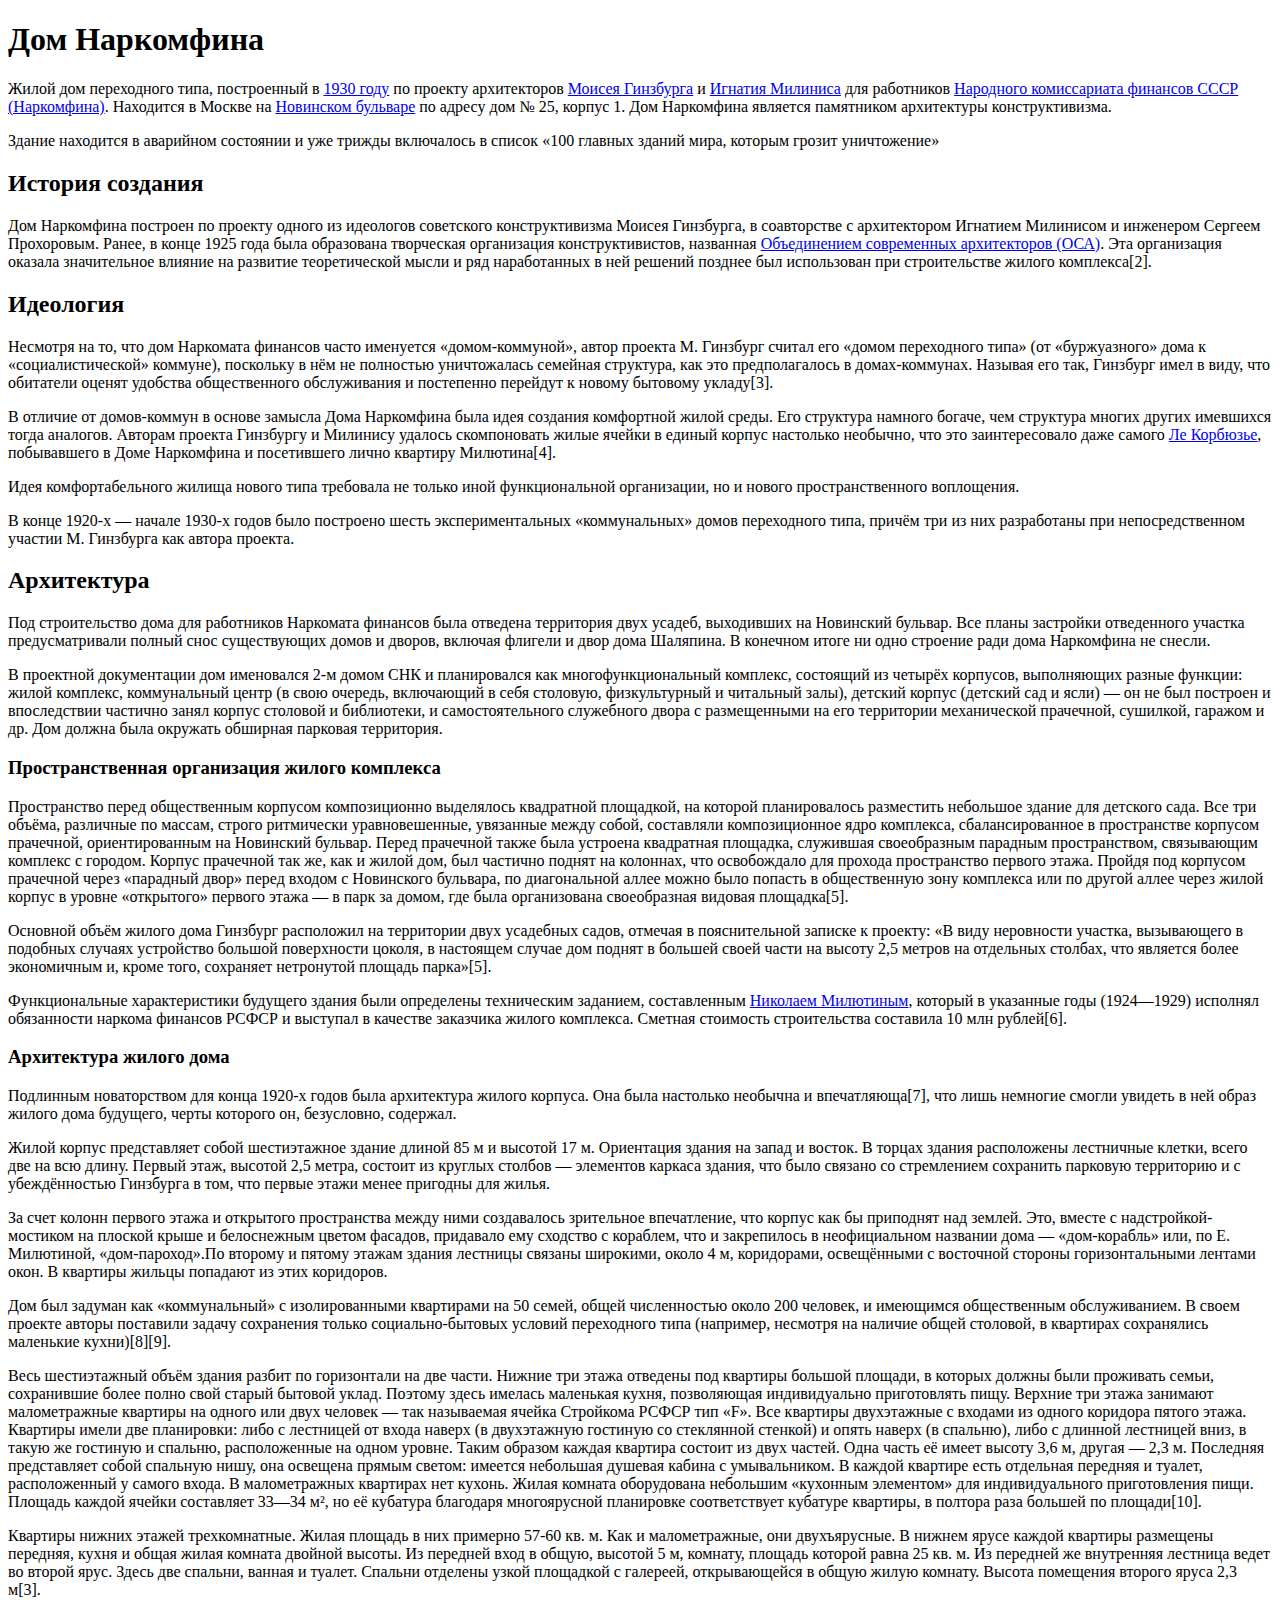
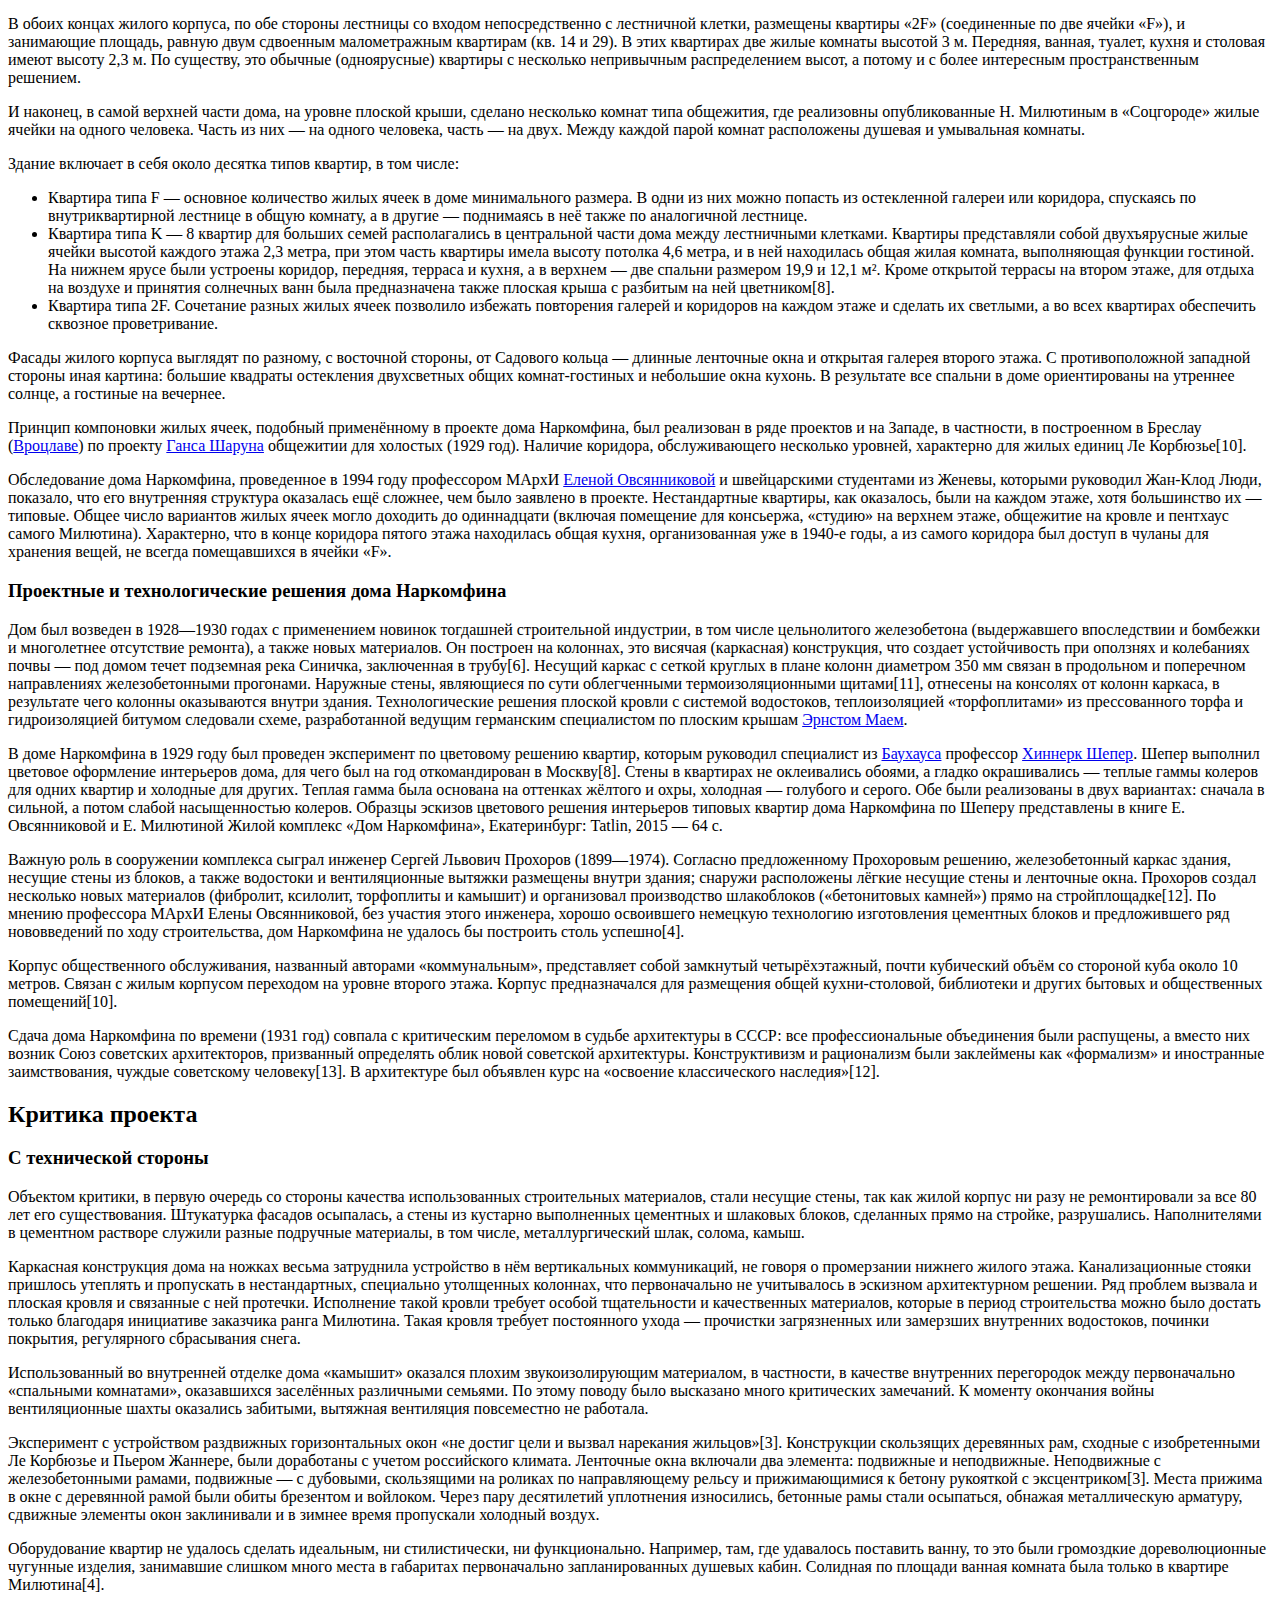
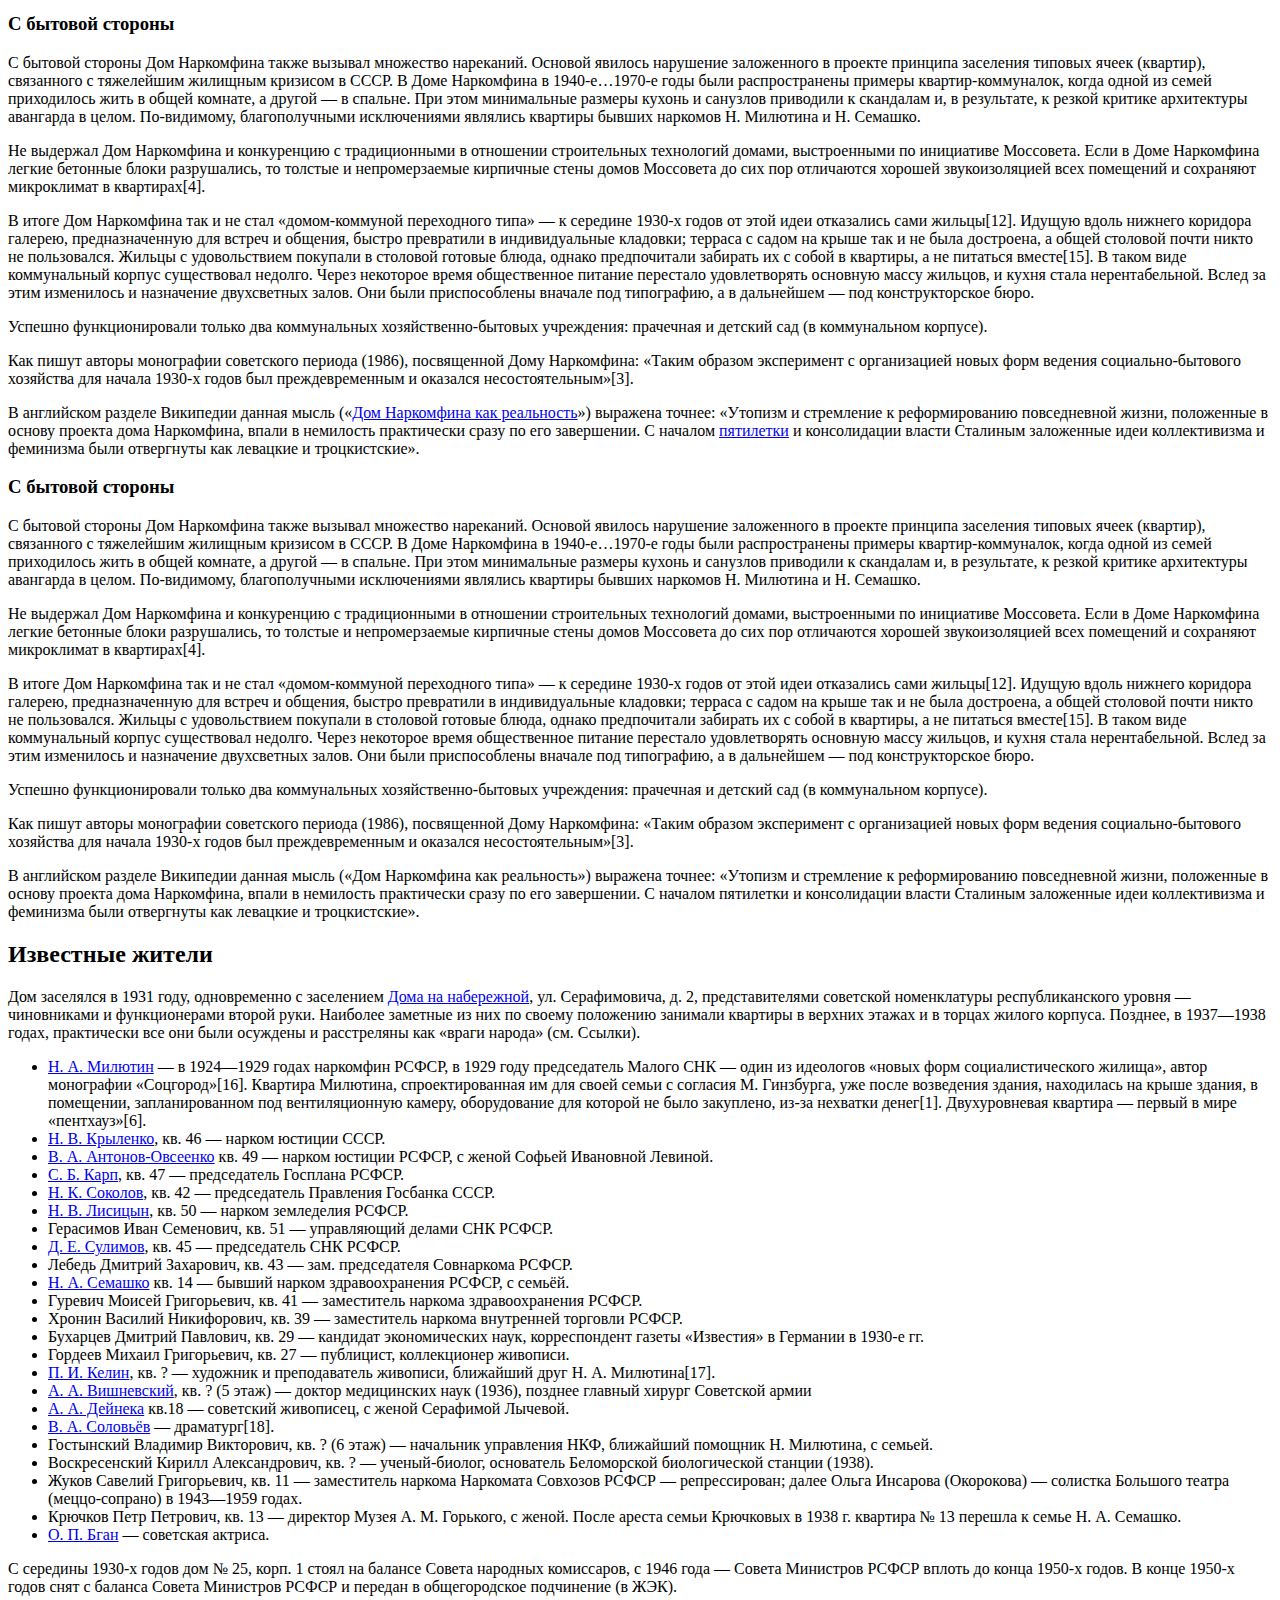
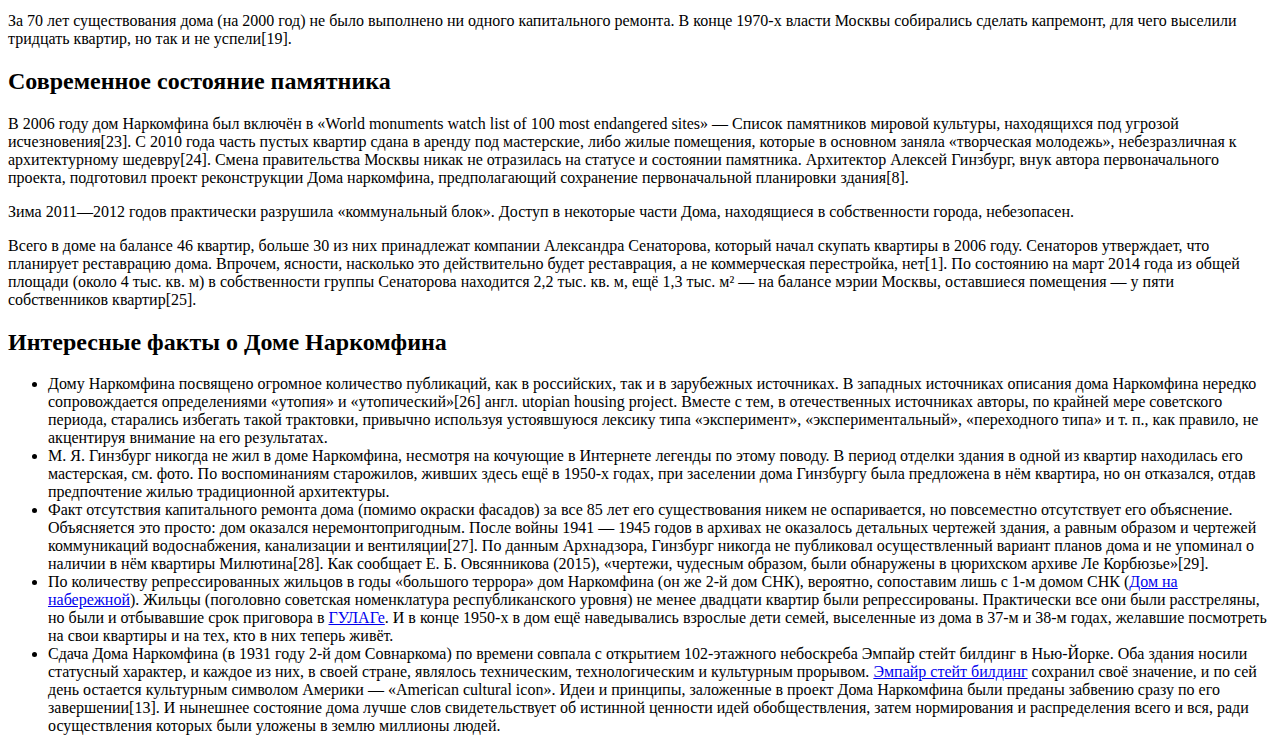
==== index.html @ de41ae31 "Revert "Revert "добавила index.html в проект""" ====
<!DOCTYPE html>
<html>
  <head>
    <meta charset="utf-8">
    <title>Дом Наркомфина</title>
  </head>
  <body>
    <h1>Дом Наркомфина</h1>
    <p>Жилой дом переходного типа, построенный в <a href="https://ru.wikipedia.org/wiki/1930_%D0%B3%D0%BE%D0%B4">1930 году</a> по проекту архитекторов <a href="https://ru.wikipedia.org/wiki/%D0%93%D0%B8%D0%BD%D0%B7%D0%B1%D1%83%D1%80%D0%B3,_%D0%9C%D0%BE%D0%B8%D1%81%D0%B5%D0%B9_%D0%AF%D0%BA%D0%BE%D0%B2%D0%BB%D0%B5%D0%B2%D0%B8%D1%87">Моисея Гинзбурга</a> и <a href="https://ru.wikipedia.org/wiki/%D0%9C%D0%B8%D0%BB%D0%B8%D0%BD%D0%B8%D1%81,_%D0%98%D0%B3%D0%BD%D0%B0%D1%82%D0%B8%D0%B9_%D0%A4%D1%80%D0%B0%D0%BD%D1%86%D0%B5%D0%B2%D0%B8%D1%87">Игнатия Милиниса</a> для работников <a href="https://ru.wikipedia.org/wiki/%D0%9D%D0%B0%D1%80%D0%BE%D0%B4%D0%BD%D1%8B%D0%B9_%D0%BA%D0%BE%D0%BC%D0%B8%D1%81%D1%81%D0%B0%D1%80%D0%B8%D0%B0%D1%82_%D1%84%D0%B8%D0%BD%D0%B0%D0%BD%D1%81%D0%BE%D0%B2">Народного комиссариата финансов СССР (Наркомфина)</a>. Находится в Москве на <a href="https://ru.wikipedia.org/wiki/%D0%9D%D0%BE%D0%B2%D0%B8%D0%BD%D1%81%D0%BA%D0%B8%D0%B9_%D0%B1%D1%83%D0%BB%D1%8C%D0%B2%D0%B0%D1%80">Новинском бульваре</a> по адресу дом № 25, корпус 1. Дом Наркомфина является памятником архитектуры конструктивизма.</p>
    <p>Здание находится в аварийном состоянии и уже трижды включалось в список «100 главных зданий мира, которым грозит уничтожение»</p>

    <h2>История создания</h2>
    <p>Дом Наркомфина построен по проекту одного из идеологов советского конструктивизма Моисея Гинзбурга, в соавторстве с архитектором Игнатием Милинисом и инженером Сергеем Прохоровым. Ранее, в конце 1925 года была образована творческая организация конструктивистов, названная <a href="https://ru.wikipedia.org/wiki/%D0%9E%D0%B1%D1%8A%D0%B5%D0%B4%D0%B8%D0%BD%D0%B5%D0%BD%D0%B8%D0%B5_%D1%81%D0%BE%D0%B2%D1%80%D0%B5%D0%BC%D0%B5%D0%BD%D0%BD%D1%8B%D1%85_%D0%B0%D1%80%D1%85%D0%B8%D1%82%D0%B5%D0%BA%D1%82%D0%BE%D1%80%D0%BE%D0%B2">Объединением современных архитекторов (ОСА)</a>. Эта организация оказала значительное влияние на развитие теоретической мысли и ряд наработанных в ней решений позднее был использован при строительстве жилого комплекса[2].</p>

    <h2>Идеология</h2>
    <p>Несмотря на то, что дом Наркомата финансов часто именуется «домом-коммуной», автор проекта М. Гинзбург считал его «домом переходного типа» (от «буржуазного» дома к «социалистической» коммуне), поскольку в нём не полностью уничтожалась семейная структура, как это предполагалось в домах-коммунах. Называя его так, Гинзбург имел в виду, что обитатели оценят удобства общественного обслуживания и постепенно перейдут к новому бытовому укладу[3].</p>
    <p>В отличие от домов-коммун в основе замысла Дома Наркомфина была идея создания комфортной жилой среды. Его структура намного богаче, чем структура многих других имевшихся тогда аналогов. Авторам проекта Гинзбургу и Милинису удалось скомпоновать жилые ячейки в единый корпус настолько необычно, что это заинтересовало даже самого <a href="https://ru.wikipedia.org/wiki/%D0%9B%D0%B5_%D0%9A%D0%BE%D1%80%D0%B1%D1%8E%D0%B7%D1%8C%D0%B5">Ле Корбюзье</a>, побывавшего в Доме Наркомфина и посетившего лично квартиру Милютина[4].</p>
    <p>Идея комфортабельного жилища нового типа требовала не только иной функциональной организации, но и нового пространственного воплощения.</p>
    <p>В конце 1920-х — начале 1930-х годов было построено шесть экспериментальных «коммунальных» домов переходного типа, причём три из них разработаны при непосредственном участии М. Гинзбурга как автора проекта.</p>

    <h2>Архитектура</h2>
    <p>Под строительство дома для работников Наркомата финансов была отведена территория двух усадеб, выходивших на Новинский бульвар. Все планы застройки отведенного участка предусматривали полный снос существующих домов и дворов, включая флигели и двор дома Шаляпина. В конечном итоге ни одно строение ради дома Наркомфина не снесли.</p>
    <p>В проектной документации дом именовался 2-м домом СНК и планировался как многофункциональный комплекс, состоящий из четырёх корпусов, выполняющих разные функции: жилой комплекс, коммунальный центр (в свою очередь, включающий в себя столовую, физкультурный и читальный залы), детский корпус (детский сад и ясли) — он не был построен и впоследствии частично занял корпус столовой и библиотеки, и самостоятельного служебного двора с размещенными на его территории механической прачечной, сушилкой, гаражом и др. Дом должна была окружать обширная парковая территория.</p>

    <h3>Пространственная организация жилого комплекса</h3>
    <p>Пространство перед общественным корпусом композиционно выделялось квадратной площадкой, на которой планировалось разместить небольшое здание для детского сада. Все три объёма, различные по массам, строго ритмически уравновешенные, увязанные между собой, составляли композиционное ядро комплекса, сбалансированное в пространстве корпусом прачечной, ориентированным на Новинский бульвар. Перед прачечной также была устроена квадратная площадка, служившая своеобразным парадным пространством, связывающим комплекс с городом. Корпус прачечной так же, как и жилой дом, был частично поднят на колоннах, что освобождало для прохода пространство первого этажа. Пройдя под корпусом прачечной через «парадный двор» перед входом с Новинского бульвара, по диагональной аллее можно было попасть в общественную зону комплекса или по другой аллее через жилой корпус в уровне «открытого» первого этажа — в парк за домом, где была организована своеобразная видовая площадка[5].</p>
    <p>Основной объём жилого дома Гинзбург расположил на территории двух усадебных садов, отмечая в пояснительной записке к проекту: «В виду неровности участка, вызывающего в подобных случаях устройство большой поверхности цоколя, в настоящем случае дом поднят в большей своей части на высоту 2,5 метров на отдельных столбах, что является более экономичным и, кроме того, сохраняет нетронутой площадь парка»[5].</p>
    <p>Функциональные характеристики будущего здания были определены техническим заданием, составленным <a href="https://ru.wikipedia.org/wiki/%D0%9C%D0%B8%D0%BB%D1%8E%D1%82%D0%B8%D0%BD,_%D0%9D%D0%B8%D0%BA%D0%BE%D0%BB%D0%B0%D0%B9_%D0%90%D0%BB%D0%B5%D0%BA%D1%81%D0%B0%D0%BD%D0%B4%D1%80%D0%BE%D0%B2%D0%B8%D1%87">Николаем Милютиным</a>, который в указанные годы (1924—1929) исполнял обязанности наркома финансов РСФСР и выступал в качестве заказчика жилого комплекса. Сметная стоимость строительства составила 10 млн рублей[6].</p>

    <h3>Архитектура жилого дома</h3>
    <p>Подлинным новаторством для конца 1920-х годов была архитектура жилого корпуса. Она была настолько необычна и впечатляюща[7], что лишь немногие смогли увидеть в ней образ жилого дома будущего, черты которого он, безусловно, содержал.</p>
    <p>Жилой корпус представляет собой шестиэтажное здание длиной 85 м и высотой 17 м. Ориентация здания на запад и восток. В торцах здания расположены лестничные клетки, всего две на всю длину. Первый этаж, высотой 2,5 метра, состоит из круглых столбов — элементов каркаса здания, что было связано со стремлением сохранить парковую территорию и с убеждённостью Гинзбурга в том, что первые этажи менее пригодны для жилья.</p>
    <p>За счет колонн первого этажа и открытого пространства между ними создавалось зрительное впечатление, что корпус как бы приподнят над землей. Это, вместе с надстройкой-мостиком на плоской крыше и белоснежным цветом фасадов, придавало ему сходство с кораблем, что и закрепилось в неофициальном названии дома — «дом-корабль» или, по Е. Милютиной, «дом-пароход».По второму и пятому этажам здания лестницы связаны широкими, около 4 м, коридорами, освещёнными с восточной стороны горизонтальными лентами окон. В квартиры жильцы попадают из этих коридоров.</p>
    <p>Дом был задуман как «коммунальный» с изолированными квартирами на 50 семей, общей численностью около 200 человек, и имеющимся общественным обслуживанием. В своем проекте авторы поставили задачу сохранения только социально-бытовых условий переходного типа (например, несмотря на наличие общей столовой, в квартирах сохранялись маленькие кухни)[8][9].</p>
    <p>Весь шестиэтажный объём здания разбит по горизонтали на две части. Нижние три этажа отведены под квартиры большой площади, в которых должны были проживать семьи, сохранившие более полно свой старый бытовой уклад. Поэтому здесь имелась маленькая кухня, позволяющая индивидуально приготовлять пищу. Верхние три этажа занимают малометражные квартиры на одного или двух человек — так называемая ячейка Стройкома РСФСР тип «F». Все квартиры двухэтажные с входами из одного коридора пятого этажа. Квартиры имели две планировки: либо с лестницей от входа наверх (в двухэтажную гостиную со стеклянной стенкой) и опять наверх (в спальню), либо с длинной лестницей вниз, в такую же гостиную и спальню, расположенные на одном уровне. Таким образом каждая квартира состоит из двух частей. Одна часть её имеет высоту 3,6 м, другая — 2,3 м. Последняя представляет собой спальную нишу, она освещена прямым светом: имеется небольшая душевая кабина с умывальником. В каждой квартире есть отдельная передняя и туалет, расположенный у самого входа. В малометражных квартирах нет кухонь. Жилая комната оборудована небольшим «кухонным элементом» для индивидуального приготовления пищи. Площадь каждой ячейки составляет 33—34 м², но её кубатура благодаря многоярусной планировке соответствует кубатуре квартиры, в полтора раза большей по площади[10].</p>
    <p>Квартиры нижних этажей трехкомнатные. Жилая площадь в них примерно 57-60 кв. м. Как и малометражные, они двухъярусные. В нижнем ярусе каждой квартиры размещены передняя, кухня и общая жилая комната двойной высоты. Из передней вход в общую, высотой 5 м, комнату, площадь которой равна 25 кв. м. Из передней же внутренняя лестница ведет во второй ярус. Здесь две спальни, ванная и туалет. Спальни отделены узкой площадкой с галереей, открывающейся в общую жилую комнату. Высота помещения второго яруса 2,3 м[3].</p>
    <p>В обоих концах жилого корпуса, по обе стороны лестницы со входом непосредственно с лестничной клетки, размещены квартиры «2F» (соединенные по две ячейки «F»), и занимающие площадь, равную двум сдвоенным малометражным квартирам (кв. 14 и 29). В этих квартирах две жилые комнаты высотой 3 м. Передняя, ванная, туалет, кухня и столовая имеют высоту 2,3 м. По существу, это обычные (одноярусные) квартиры с несколько непривычным распределением высот, а потому и с более интересным пространственным решением.</p>
    <p>И наконец, в самой верхней части дома, на уровне плоской крыши, сделано несколько комнат типа общежития, где реализовны опубликованные Н. Милютиным в «Соцгороде» жилые ячейки на одного человека. Часть из них — на одного человека, часть — на двух. Между каждой парой комнат расположены душевая и умывальная комнаты.</p>
    <p>Здание включает в себя около десятка типов квартир, в том числе:</p>

   <ul>
     <li>Квартира типа F — основное количество жилых ячеек в доме минимального размера. В одни из них можно попасть из остекленной галереи или коридора, спускаясь по внутриквартирной лестнице в общую комнату, а в другие — поднимаясь в неё также по аналогичной лестнице.</li>
     <li>Квартира типа K — 8 квартир для больших семей располагались в центральной части дома между лестничными клетками. Квартиры представляли собой двухъярусные жилые ячейки высотой каждого этажа 2,3 метра, при этом часть квартиры имела высоту потолка 4,6 метра, и в ней находилась общая жилая комната, выполняющая функции гостиной. На нижнем ярусе были устроены коридор, передняя, терраса и кухня, а в верхнем — две спальни размером 19,9 и 12,1 м². Кроме открытой террасы на втором этаже, для отдыха на воздухе и принятия солнечных ванн была предназначена также плоская крыша с разбитым на ней цветником[8].</li>
     <li>Квартира типа 2F. Сочетание разных жилых ячеек позволило избежать повторения галерей и коридоров на каждом этаже и сделать их светлыми, а во всех квартирах обеспечить сквозное проветривание.</li>
   </ul>

    <p>Фасады жилого корпуса выглядят по разному, с восточной стороны, от Садового кольца — длинные ленточные окна и открытая галерея второго этажа. С противоположной западной стороны иная картина: большие квадраты остекления двухсветных общих комнат-гостиных и небольшие окна кухонь. В результате все спальни в доме ориентированы на утреннее солнце, а гостиные на вечернее.</p>
    <p>Принцип компоновки жилых ячеек, подобный применённому в проекте дома Наркомфина, был реализован в ряде проектов и на Западе, в частности, в построенном в Бреслау (<a href="https://ru.wikipedia.org/wiki/%D0%92%D1%80%D0%BE%D1%86%D0%BB%D0%B0%D0%B2">Вроцлаве</a>) по проекту <a href="https://ru.wikipedia.org/wiki/%D0%A8%D0%B0%D1%80%D1%83%D0%BD,_%D0%93%D0%B0%D0%BD%D1%81_%D0%91%D0%B5%D1%80%D0%BD%D1%85%D0%B0%D1%80%D0%B4">Ганса Шаруна</a> общежитии для холостых (1929 год). Наличие коридора, обслуживающего несколько уровней, характерно для жилых единиц Ле Корбюзье[10].</p>
    <p>Обследование дома Наркомфина, проведенное в 1994 году профессором МАрхИ <a href="https://ru.wikipedia.org/wiki/%D0%9E%D0%B2%D1%81%D1%8F%D0%BD%D0%BD%D0%B8%D0%BA%D0%BE%D0%B2%D0%B0,_%D0%95%D0%BB%D0%B5%D0%BD%D0%B0_%D0%91%D0%BE%D1%80%D0%B8%D1%81%D0%BE%D0%B2%D0%BD%D0%B0">Еленой Овсянниковой</a> и швейцарскими студентами из Женевы, которыми руководил Жан-Клод Люди, показало, что его внутренняя структура оказалась ещё сложнее, чем было заявлено в проекте. Нестандартные квартиры, как оказалось, были на каждом этаже, хотя большинство их — типовые. Общее число вариантов жилых ячеек могло доходить до одиннадцати (включая помещение для консьержа, «студию» на верхнем этаже, общежитие на кровле и пентхаус самого Милютина). Характерно, что в конце коридора пятого этажа находилась общая кухня, организованная уже в 1940-е годы, а из самого коридора был доступ в чуланы для хранения вещей, не всегда помещавшихся в ячейки «F».</p>

    <h3>Проектные и технологические решения дома Наркомфина</h3>
    <p>Дом был возведен в 1928—1930 годах с применением новинок тогдашней строительной индустрии, в том числе цельнолитого железобетона (выдержавшего впоследствии и бомбежки и многолетнее отсутствие ремонта), а также новых материалов. Он построен на колоннах, это висячая (каркасная) конструкция, что создает устойчивость при оползнях и колебаниях почвы — под домом течет подземная река Синичка, заключенная в трубу[6]. Несущий каркас с сеткой круглых в плане колонн диаметром 350 мм связан в продольном и поперечном направлениях железобетонными прогонами. Наружные стены, являющиеся по сути облегченными термоизоляционными щитами[11], отнесены на консолях от колонн каркаса, в результате чего колонны оказываются внутри здания. Технологические решения плоской кровли с системой водостоков, теплоизоляцией «торфоплитами» из прессованного торфа и гидроизоляцией битумом следовали схеме, разработанной ведущим германским специалистом по плоским крышам <a href="https://ru.wikipedia.org/wiki/%D0%9C%D0%B0%D0%B9,_%D0%AD%D1%80%D0%BD%D1%81%D1%82">Эрнстом Маем</a>.</p>
    <p>В доме Наркомфина в 1929 году был проведен эксперимент по цветовому решению квартир, которым руководил специалист из <a href="https://ru.wikipedia.org/wiki/%D0%91%D0%B0%D1%83%D1%85%D0%B0%D1%83%D1%81">Баухауса</a> профессор <a href="дом гаркоhttps://de.wikipedia.org/wiki/Hinnerk_Scheper">Хиннерк Шепер</a>. Шепер выполнил цветовое оформление интерьеров дома, для чего был на год откомандирован в Москву[8]. Стены в квартирах не оклеивались обоями, а гладко окрашивались — теплые гаммы колеров для одних квартир и холодные для других. Теплая гамма была основана на оттенках жёлтого и охры, холодная — голубого и серого. Обе были реализованы в двух вариантах: сначала в сильной, а потом слабой насыщенностью колеров. Образцы эскизов цветового решения интерьеров типовых квартир дома Наркомфина по Шеперу представлены в книге Е. Овсянниковой и Е. Милютиной Жилой комплекс «Дом Наркомфина», Екатеринбург: Tatlin, 2015 — 64 с.</p>
    <p>Важную роль в сооружении комплекса сыграл инженер Сергей Львович Прохоров (1899—1974). Согласно предложенному Прохоровым решению, железобетонный каркас здания, несущие стены из блоков, а также водостоки и вентиляционные вытяжки размещены внутри здания; снаружи расположены лёгкие несущие стены и ленточные окна. Прохоров создал несколько новых материалов (фибролит, ксилолит, торфоплиты и камышит) и организовал производство шлакоблоков («бетонитовых камней») прямо на стройплощадке[12]. По мнению профессора МАрхИ Елены Овсянниковой, без участия этого инженера, хорошо освоившего немецкую технологию изготовления цементных блоков и предложившего ряд нововведений по ходу строительства, дом Наркомфина не удалось бы построить столь успешно[4].</p>
    <p>Корпус общественного обслуживания, названный авторами «коммунальным», представляет собой замкнутый четырёхэтажный, почти кубический объём со стороной куба около 10 метров. Связан с жилым корпусом переходом на уровне второго этажа. Корпус предназначался для размещения общей кухни-столовой, библиотеки и других бытовых и общественных помещений[10].</p>
    <p>Сдача дома Наркомфина по времени (1931 год) совпала с критическим переломом в судьбе архитектуры в СССР: все профессиональные объединения были распущены, а вместо них возник Союз советских архитекторов, призванный определять облик новой советской архитектуры. Конструктивизм и рационализм были заклеймены как «формализм» и иностранные заимствования, чуждые советскому человеку[13]. В архитектуре был объявлен курс на «освоение классического наследия»[12].</p>

    <h2>Критика проекта</h2>
    <h3>С технической стороны</h3>
    <p>Объектом критики, в первую очередь со стороны качества использованных строительных материалов, стали несущие стены, так как жилой корпус ни разу не ремонтировали за все 80 лет его существования. Штукатурка фасадов осыпалась, а стены из кустарно выполненных цементных и шлаковых блоков, сделанных прямо на стройке, разрушались. Наполнителями в цементном растворе служили разные подручные материалы, в том числе, металлургический шлак, солома, камыш.
    <p>Каркасная конструкция дома на ножках весьма затруднила устройство в нём вертикальных коммуникаций, не говоря о промерзании нижнего жилого этажа. Канализационные стояки пришлось утеплять и пропускать в нестандартных, специально утолщенных колоннах, что первоначально не учитывалось в эскизном архитектурном решении. Ряд проблем вызвала и плоская кровля и связанные с ней протечки. Исполнение такой кровли требует особой тщательности и качественных материалов, которые в период строительства можно было достать только благодаря инициативе заказчика ранга Милютина. Такая кровля требует постоянного ухода — прочистки загрязненных или замерзших внутренних водостоков, починки покрытия, регулярного сбрасывания снега.</p>
    <p>Использованный во внутренней отделке дома «камышит» оказался плохим звукоизолирующим материалом, в частности, в качестве внутренних перегородок между первоначально «спальными комнатами», оказавшихся заселённых различными семьями. По этому поводу было высказано много критических замечаний. К моменту окончания войны вентиляционные шахты оказались забитыми, вытяжная вентиляция повсеместно не работала.</p>
    <p>Эксперимент с устройством раздвижных горизонтальных окон «не достиг цели и вызвал нарекания жильцов»[3]. Конструкции скользящих деревянных рам, сходные с изобретенными Ле Корбюзье и Пьером Жаннере, были доработаны с учетом российского климата. Ленточные окна включали два элемента: подвижные и неподвижные. Неподвижные с железобетонными рамами, подвижные — с дубовыми, скользящими на роликах по направляющему рельсу и прижимающимися к бетону рукояткой с эксцентриком[3]. Места прижима в окне с деревянной рамой были обиты брезентом и войлоком. Через пару десятилетий уплотнения износились, бетонные рамы стали осыпаться, обнажая металлическую арматуру, сдвижные элементы окон заклинивали и в зимнее время пропускали холодный воздух.</p>
    <p>Оборудование квартир не удалось сделать идеальным, ни стилистически, ни функционально. Например, там, где удавалось поставить ванну, то это были громоздкие дореволюционные чугунные изделия, занимавшие слишком много места в габаритах первоначально запланированных душевых кабин. Солидная по площади ванная комната была только в квартире Милютина[4].</p>
    <h3>С бытовой стороны</h3>
    <p>С бытовой стороны Дом Наркомфина также вызывал множество нареканий. Основой явилось нарушение заложенного в проекте принципа заселения типовых ячеек (квартир), связанного с тяжелейшим жилищным кризисом в СССР. В Доме Наркомфина в 1940-е…1970-е годы были распространены примеры квартир-коммуналок, когда одной из семей приходилось жить в общей комнате, а другой — в спальне. При этом минимальные размеры кухонь и санузлов приводили к скандалам и, в результате, к резкой критике архитектуры авангарда в целом. По-видимому, благополучными исключениями являлись квартиры бывших наркомов Н. Милютина и Н. Семашко.</p>
    <p>Не выдержал Дом Наркомфина и конкуренцию с традиционными в отношении строительных технологий домами, выстроенными по инициативе Моссовета. Если в Доме Наркомфина легкие бетонные блоки разрушались, то толстые и непромерзаемые кирпичные стены домов Моссовета до сих пор отличаются хорошей звукоизоляцией всех помещений и сохраняют микроклимат в квартирах[4].</p>
    <p>В итоге Дом Наркомфина так и не стал «домом-коммуной переходного типа» — к середине 1930-х годов от этой идеи отказались сами жильцы[12]. Идущую вдоль нижнего коридора галерею, предназначенную для встреч и общения, быстро превратили в индивидуальные кладовки; терраса с садом на крыше так и не была достроена, а общей столовой почти никто не пользовался. Жильцы с удовольствием покупали в столовой готовые блюда, однако предпочитали забирать их с собой в квартиры, а не питаться вместе[15]. В таком виде коммунальный корпус существовал недолго. Через некоторое время общественное питание перестало удовлетворять основную массу жильцов, и кухня стала нерентабельной. Вслед за этим изменилось и назначение двухсветных залов. Они были приспособлены вначале под типографию, а в дальнейшем — под конструкторское бюро.</p>
    <p>Успешно функционировали только два коммунальных хозяйственно-бытовых учреждения: прачечная и детский сад (в коммунальном корпусе).</p>
    <p>Как пишут авторы монографии советского периода (1986), посвященной Дому Наркомфина: «Таким образом эксперимент с организацией новых форм ведения социально-бытового хозяйства для начала 1930-х годов был преждевременным и оказался несостоятельным»[3].</p>
    <p>В английском разделе Википедии данная мысль («<a href="https://en.wikipedia.org/wiki/Narkomfin_building#The_Narkomfin_building_as_reality">Дом Наркомфина как реальность</a>») выражена точнее: «Утопизм и стремление к реформированию повседневной жизни, положенные в основу проекта дома Наркомфина, впали в немилость практически сразу по его завершении. С началом <a href="https://ru.wikipedia.org/wiki/%D0%9F%D0%B5%D1%80%D0%B2%D0%B0%D1%8F_%D0%BF%D1%8F%D1%82%D0%B8%D0%BB%D0%B5%D1%82%D0%BA%D0%B0">пятилетки</a> и консолидации власти Сталиным заложенные идеи коллективизма и феминизма были отвергнуты как левацкие и троцкистские».</p>

    <h3>С бытовой стороны</h3>
    <p>С бытовой стороны Дом Наркомфина также вызывал множество нареканий. Основой явилось нарушение заложенного в проекте принципа заселения типовых ячеек (квартир), связанного с тяжелейшим жилищным кризисом в СССР. В Доме Наркомфина в 1940-е…1970-е годы были распространены примеры квартир-коммуналок, когда одной из семей приходилось жить в общей комнате, а другой — в спальне. При этом минимальные размеры кухонь и санузлов приводили к скандалам и, в результате, к резкой критике архитектуры авангарда в целом. По-видимому, благополучными исключениями являлись квартиры бывших наркомов Н. Милютина и Н. Семашко.</p>
    <p>Не выдержал Дом Наркомфина и конкуренцию с традиционными в отношении строительных технологий домами, выстроенными по инициативе Моссовета. Если в Доме Наркомфина легкие бетонные блоки разрушались, то толстые и непромерзаемые кирпичные стены домов Моссовета до сих пор отличаются хорошей звукоизоляцией всех помещений и сохраняют микроклимат в квартирах[4].</p>
    <p>В итоге Дом Наркомфина так и не стал «домом-коммуной переходного типа» — к середине 1930-х годов от этой идеи отказались сами жильцы[12]. Идущую вдоль нижнего коридора галерею, предназначенную для встреч и общения, быстро превратили в индивидуальные кладовки; терраса с садом на крыше так и не была достроена, а общей столовой почти никто не пользовался. Жильцы с удовольствием покупали в столовой готовые блюда, однако предпочитали забирать их с собой в квартиры, а не питаться вместе[15]. В таком виде коммунальный корпус существовал недолго. Через некоторое время общественное питание перестало удовлетворять основную массу жильцов, и кухня стала нерентабельной. Вслед за этим изменилось и назначение двухсветных залов. Они были приспособлены вначале под типографию, а в дальнейшем — под конструкторское бюро.</p>
    <p>Успешно функционировали только два коммунальных хозяйственно-бытовых учреждения: прачечная и детский сад (в коммунальном корпусе).</p>
    <p>Как пишут авторы монографии советского периода (1986), посвященной Дому Наркомфина: «Таким образом эксперимент с организацией новых форм ведения социально-бытового хозяйства для начала 1930-х годов был преждевременным и оказался несостоятельным»[3].</p>
    <p>В английском разделе Википедии данная мысль («Дом Наркомфина как реальность») выражена точнее: «Утопизм и стремление к реформированию повседневной жизни, положенные в основу проекта дома Наркомфина, впали в немилость практически сразу по его завершении. С началом пятилетки и консолидации власти Сталиным заложенные идеи коллективизма и феминизма были отвергнуты как левацкие и троцкистские».</p>

    <h2>Известные жители</h2>
    <p>Дом заселялся в 1931 году, одновременно с заселением <a href="https://ru.wikipedia.org/wiki/%D0%94%D0%BE%D0%BC_%D0%BD%D0%B0_%D0%BD%D0%B0%D0%B1%D0%B5%D1%80%D0%B5%D0%B6%D0%BD%D0%BE%D0%B9">Дома на набережной</a>, ул. Серафимовича, д. 2, представителями советской номенклатуры республиканского уровня — чиновниками и функционерами второй руки. Наиболее заметные из них по своему положению занимали квартиры в верхних этажах и в торцах жилого корпуса. Позднее, в 1937—1938 годах, практически все они были осуждены и расстреляны как «враги народа» (см. Ссылки).</p>

   <ul>
     <li><a href="https://ru.wikipedia.org/wiki/%D0%9C%D0%B8%D0%BB%D1%8E%D1%82%D0%B8%D0%BD,_%D0%9D%D0%B8%D0%BA%D0%BE%D0%BB%D0%B0%D0%B9_%D0%90%D0%BB%D0%B5%D0%BA%D1%81%D0%B0%D0%BD%D0%B4%D1%80%D0%BE%D0%B2%D0%B8%D1%87">Н. А. Милютин</a> — в 1924—1929 годах наркомфин РСФСР, в 1929 году председатель Малого СНК — один из идеологов «новых форм социалистического жилища», автор монографии «Соцгород»[16]. Квартира Милютина, спроектированная им для своей семьи с согласия М. Гинзбурга, уже после возведения здания, находилась на крыше здания, в помещении, запланированном под вентиляционную камеру, оборудование для которой не было закуплено, из-за нехватки денег[1]. Двухуровневая квартира — первый в мире «пентхауз»[6].</li>
     <li><a href="https://ru.wikipedia.org/wiki/%D0%9A%D1%80%D1%8B%D0%BB%D0%B5%D0%BD%D0%BA%D0%BE,_%D0%9D%D0%B8%D0%BA%D0%BE%D0%BB%D0%B0%D0%B9_%D0%92%D0%B0%D1%81%D0%B8%D0%BB%D1%8C%D0%B5%D0%B2%D0%B8%D1%87">Н. В. Крыленко</a>, кв. 46 — нарком юстиции СССР.</li>
     <li><a href="https://ru.wikipedia.org/wiki/%D0%90%D0%BD%D1%82%D0%BE%D0%BD%D0%BE%D0%B2-%D0%9E%D0%B2%D1%81%D0%B5%D0%B5%D0%BD%D0%BA%D0%BE,_%D0%92%D0%BB%D0%B0%D0%B4%D0%B8%D0%BC%D0%B8%D1%80_%D0%90%D0%BB%D0%B5%D0%BA%D1%81%D0%B0%D0%BD%D0%B4%D1%80%D0%BE%D0%B2%D0%B8%D1%87">В. А. Антонов-Овсеенко</a> кв. 49 — нарком юстиции РСФСР, с женой Софьей Ивановной Левиной.</li>
     <li><a href="https://ru.wikipedia.org/wiki/%D0%9A%D0%B0%D1%80%D0%BF,_%D0%A1%D0%B5%D1%80%D0%B3%D0%B5%D0%B9_%D0%91%D0%B5%D0%BD%D0%B5%D0%B4%D0%B8%D0%BA%D1%82%D0%BE%D0%B2%D0%B8%D1%87">С. Б. Карп</a>, кв. 47 — председатель Госплана РСФСР.</li>
     <li><a href="https://ru.wikipedia.org/wiki/%D0%A1%D0%BE%D0%BA%D0%BE%D0%BB%D0%BE%D0%B2,_%D0%9D%D0%B8%D0%BA%D0%BE%D0%BB%D0%B0%D0%B9_%D0%9A%D0%BE%D0%BD%D1%81%D1%82%D0%B0%D0%BD%D1%82%D0%B8%D0%BD%D0%BE%D0%B2%D0%B8%D1%87">Н. К. Соколов</a>, кв. 42 — председатель Правления Госбанка СССР.</li>
     <li><a href="https://ru.wikipedia.org/wiki/%D0%9B%D0%B8%D1%81%D0%B8%D1%86%D1%8B%D0%BD_%D0%9D%D0%B8%D0%BA%D0%BE%D0%BB%D0%B0%D0%B9_%D0%92%D0%B0%D1%81%D0%B8%D0%BB%D1%8C%D0%B5%D0%B2%D0%B8%D1%87">Н. В. Лисицын</a>, кв. 50 — нарком земледелия РСФСР.</li>
     <li>Герасимов Иван Семенович, кв. 51 — управляющий делами СНК РСФСР.</li>
     <li><a href="https://ru.wikipedia.org/wiki/%D0%A1%D1%83%D0%BB%D0%B8%D0%BC%D0%BE%D0%B2,_%D0%94%D0%B0%D0%BD%D0%B8%D0%B8%D0%BB_%D0%95%D0%B3%D0%BE%D1%80%D0%BE%D0%B2%D0%B8%D1%87">Д. Е. Сулимов</a>, кв. 45 — председатель СНК РСФСР.</li>
     <li>Лебедь Дмитрий Захарович, кв. 43 — зам. председателя Совнаркома РСФСР.</li>
     <li><a href="https://ru.wikipedia.org/wiki/%D0%A1%D0%B5%D0%BC%D0%B0%D1%88%D0%BA%D0%BE,_%D0%9D%D0%B8%D0%BA%D0%BE%D0%BB%D0%B0%D0%B9_%D0%90%D0%BB%D0%B5%D0%BA%D1%81%D0%B0%D0%BD%D0%B4%D1%80%D0%BE%D0%B2%D0%B8%D1%87">Н. А. Семашко</a> кв. 14 — бывший нарком здравоохранения РСФСР, с семьёй.</li>
     <li>Гуревич Моисей Григорьевич, кв. 41 — заместитель наркома здравоохранения РСФСР.</li>
     <li>Хронин Василий Никифорович, кв. 39 — заместитель наркома внутренней торговли РСФСР.</li>
     <li>Бухарцев Дмитрий Павлович, кв. 29 — кандидат экономических наук, корреспондент газеты «Известия» в Германии в 1930-е гг.</li>
     <li>Гордеев Михаил Григорьевич, кв. 27 — публицист, коллекционер живописи.</li>
     <li><a href="https://ru.wikipedia.org/wiki/%D0%9A%D0%B5%D0%BB%D0%B8%D0%BD,_%D0%9F%D0%B5%D1%82%D1%80_%D0%98%D0%B2%D0%B0%D0%BD%D0%BE%D0%B2%D0%B8%D1%87">П. И. Келин</a>, кв. ? — художник и преподаватель живописи, ближайший друг Н. А. Милютина[17].</li>
     <li><a href="https://ru.wikipedia.org/wiki/%D0%92%D0%B8%D1%88%D0%BD%D0%B5%D0%B2%D1%81%D0%BA%D0%B8%D0%B9,_%D0%90%D0%BB%D0%B5%D0%BA%D1%81%D0%B0%D0%BD%D0%B4%D1%80_%D0%90%D0%BB%D0%B5%D0%BA%D1%81%D0%B0%D0%BD%D0%B4%D1%80%D0%BE%D0%B2%D0%B8%D1%87_(%D1%81%D1%82%D0%B0%D1%80%D1%88%D0%B8%D0%B9)">А. А. Вишневский</a>, кв. ? (5 этаж) — доктор медицинских наук (1936), позднее главный хирург Советской армии</li>
     <li><a href="https://ru.wikipedia.org/wiki/%D0%94%D0%B5%D0%B9%D0%BD%D0%B5%D0%BA%D0%B0,_%D0%90%D0%BB%D0%B5%D0%BA%D1%81%D0%B0%D0%BD%D0%B4%D1%80_%D0%90%D0%BB%D0%B5%D0%BA%D1%81%D0%B0%D0%BD%D0%B4%D1%80%D0%BE%D0%B2%D0%B8%D1%87">А. А. Дейнека</a> кв.18 — советский живописец, с женой Серафимой Лычевой.</li>
     <li><a href="https://ru.wikipedia.org/wiki/%D0%A1%D0%BE%D0%BB%D0%BE%D0%B2%D1%8C%D1%91%D0%B2,_%D0%92%D0%BB%D0%B0%D0%B4%D0%B8%D0%BC%D0%B8%D1%80_%D0%90%D0%BB%D0%B5%D0%BA%D1%81%D0%B0%D0%BD%D0%B4%D1%80%D0%BE%D0%B2%D0%B8%D1%87_(%D0%B4%D1%80%D0%B0%D0%BC%D0%B0%D1%82%D1%83%D1%80%D0%B3)">В. А. Соловьёв</a> — драматург[18].</li>
     <li>Гостынский Владимир Викторович, кв. ? (6 этаж) — начальник управления НКФ, ближайший помощник Н. Милютина, с семьей.</li>
     <li>Воскресенский Кирилл Александрович, кв. ? — ученый-биолог, основатель Беломорской биологической станции (1938).</li>
     <li>Жуков Савелий Григорьевич, кв. 11 — заместитель наркома Наркомата Совхозов РСФСР — репрессирован; далее Ольга Инсарова (Окорокова) — солистка Большого театра (меццо-сопрано) в 1943—1959 годах.</li>
     <li>Крючков Петр Петрович, кв. 13 — директор Музея А. М. Горького, с женой. После ареста семьи Крючковых в 1938 г. квартира № 13 перешла к семье Н. А. Семашко.</li>
     <li><a href="https://ru.wikipedia.org/wiki/%D0%91%D0%B3%D0%B0%D0%BD,_%D0%9E%D0%BB%D1%8C%D0%B3%D0%B0_%D0%9F%D0%B0%D0%B2%D0%BB%D0%BE%D0%B2%D0%BD%D0%B0">О. П. Бган</a> — советская актриса.</li>
   </ul>

   <p>С середины 1930-х годов дом № 25, корп. 1 стоял на балансе Совета народных комиссаров, с 1946 года — Совета Министров РСФСР вплоть до конца 1950-х годов. В конце 1950-х годов снят с баланса Совета Министров РСФСР и передан в общегородское подчинение (в ЖЭК).</p>
   <p>За 70 лет существования дома (на 2000 год) не было выполнено ни одного капитального ремонта. В конце 1970-х власти Москвы собирались сделать капремонт, для чего выселили тридцать квартир, но так и не успели[19].</p>

   <h2>Современное состояние памятника</h2>
   <p>В 2006 году дом Наркомфина был включён в «World monuments watch list of 100 most endangered sites» — Список памятников мировой культуры, находящихся под угрозой исчезновения[23]. С 2010 года часть пустых квартир сдана в аренду под мастерские, либо жилые помещения, которые в основном заняла «творческая молодежь», небезразличная к архитектурному шедевру[24]. Смена правительства Москвы никак не отразилась на статусе и состоянии памятника. Архитектор Алексей Гинзбург, внук автора первоначального проекта, подготовил проект реконструкции Дома наркомфина, предполагающий сохранение первоначальной планировки здания[8].</p>
   <p>Зима 2011—2012 годов практически разрушила «коммунальный блок». Доступ в некоторые части Дома, находящиеся в собственности города, небезопасен.</p>
   <p>Всего в доме на балансе 46 квартир, больше 30 из них принадлежат компании Александра Сенаторова, который начал скупать квартиры в 2006 году. Сенаторов утверждает, что планирует реставрацию дома. Впрочем, ясности, насколько это действительно будет реставрация, а не коммерческая перестройка, нет[1]. По состоянию на март 2014 года из общей площади (около 4 тыс. кв. м) в собственности группы Сенаторова находится 2,2 тыс. кв. м, ещё 1,3 тыс. м² — на балансе мэрии Москвы, оставшиеся помещения — у пяти собственников квартир[25].</p>

   <h2>Интересные факты о Доме Наркомфина</h2>
   <ul>
     <li>Дому Наркомфина посвящено огромное количество публикаций, как в российских, так и в зарубежных источниках. В западных источниках описания дома Наркомфина нередко сопровождается определениями «утопия» и «утопический»[26] англ. utopian housing project. Вместе с тем, в отечественных источниках авторы, по крайней мере советского периода, старались избегать такой трактовки, привычно используя устоявшуюся лексику типа «эксперимент», «экспериментальный», «переходного типа» и т. п., как правило, не акцентируя внимание на его результатах.</li>
     <li>М. Я. Гинзбург никогда не жил в доме Наркомфина, несмотря на кочующие в Интернете легенды по этому поводу. В период отделки здания в одной из квартир находилась его мастерская, см. фото. По воспоминаниям старожилов, живших здесь ещё в 1950-х годах, при заселении дома Гинзбургу была предложена в нём квартира, но он отказался, отдав предпочтение жилью традиционной архитектуры.
     <li>Факт отсутствия капитального ремонта дома (помимо окраски фасадов) за все 85 лет его существования никем не оспаривается, но повсеместно отсутствует его объяснение. Объясняется это просто: дом оказался неремонтопригодным. После войны 1941 — 1945 годов в архивах не оказалось детальных чертежей здания, а равным образом и чертежей коммуникаций водоснабжения, канализации и вентиляции[27]. По данным Архнадзора, Гинзбург никогда не публиковал осуществленный вариант планов дома и не упоминал о наличии в нём квартиры Милютина[28]. Как сообщает Е. Б. Овсянникова (2015), «чертежи, чудесным образом, были обнаружены в цюрихском архиве Ле Корбюзье»[29].</li>
     <li>По количеству репрессированных жильцов в годы «большого террора» дом Наркомфина (он же 2-й дом СНК), вероятно, сопоставим лишь с 1-м домом СНК (<a href="https://ru.wikipedia.org/wiki/%D0%94%D0%BE%D0%BC_%D0%BD%D0%B0_%D0%BD%D0%B0%D0%B1%D0%B5%D1%80%D0%B5%D0%B6%D0%BD%D0%BE%D0%B9">Дом на набережной</a>). Жильцы (поголовно советская номенклатура республиканского уровня) не менее двадцати квартир были репрессированы. Практически все они были расстреляны, но были и отбывавшие срок приговора в <a href="https://ru.wikipedia.org/wiki/%D0%93%D0%A3%D0%9B%D0%90%D0%93">ГУЛАГе</a>. И в конце 1950-х в дом ещё наведывались взрослые дети семей, выселенные из дома в 37-м и 38-м годах, желавшие посмотреть на свои квартиры и на тех, кто в них теперь живёт.</li>
     <li>Сдача Дома Наркомфина (в 1931 году 2-й дом Совнаркома) по времени совпала с открытием 102-этажного небоскреба Эмпайр стейт билдинг в Нью-Йорке. Оба здания носили статусный характер, и каждое из них, в своей стране, являлось техническим, технологическим и культурным прорывом. <a href="https://ru.wikipedia.org/wiki/%D0%AD%D0%BC%D0%BF%D0%B0%D0%B9%D1%80-%D1%81%D1%82%D0%B5%D0%B9%D1%82-%D0%B1%D0%B8%D0%BB%D0%B4%D0%B8%D0%BD%D0%B3">Эмпайр стейт билдинг</a> сохранил своё значение, и по сей день остается культурным символом Америки — «American cultural icon». Идеи и принципы, заложенные в проект Дома Наркомфина были преданы забвению сразу по его завершении[13]. И нынешнее состояние дома лучше слов свидетельствует об истинной ценности идей обобществления, затем нормирования и распределения всего и вся, ради осуществления которых были уложены в землю миллионы людей.</li>
   </ul>


  </body>
</html>
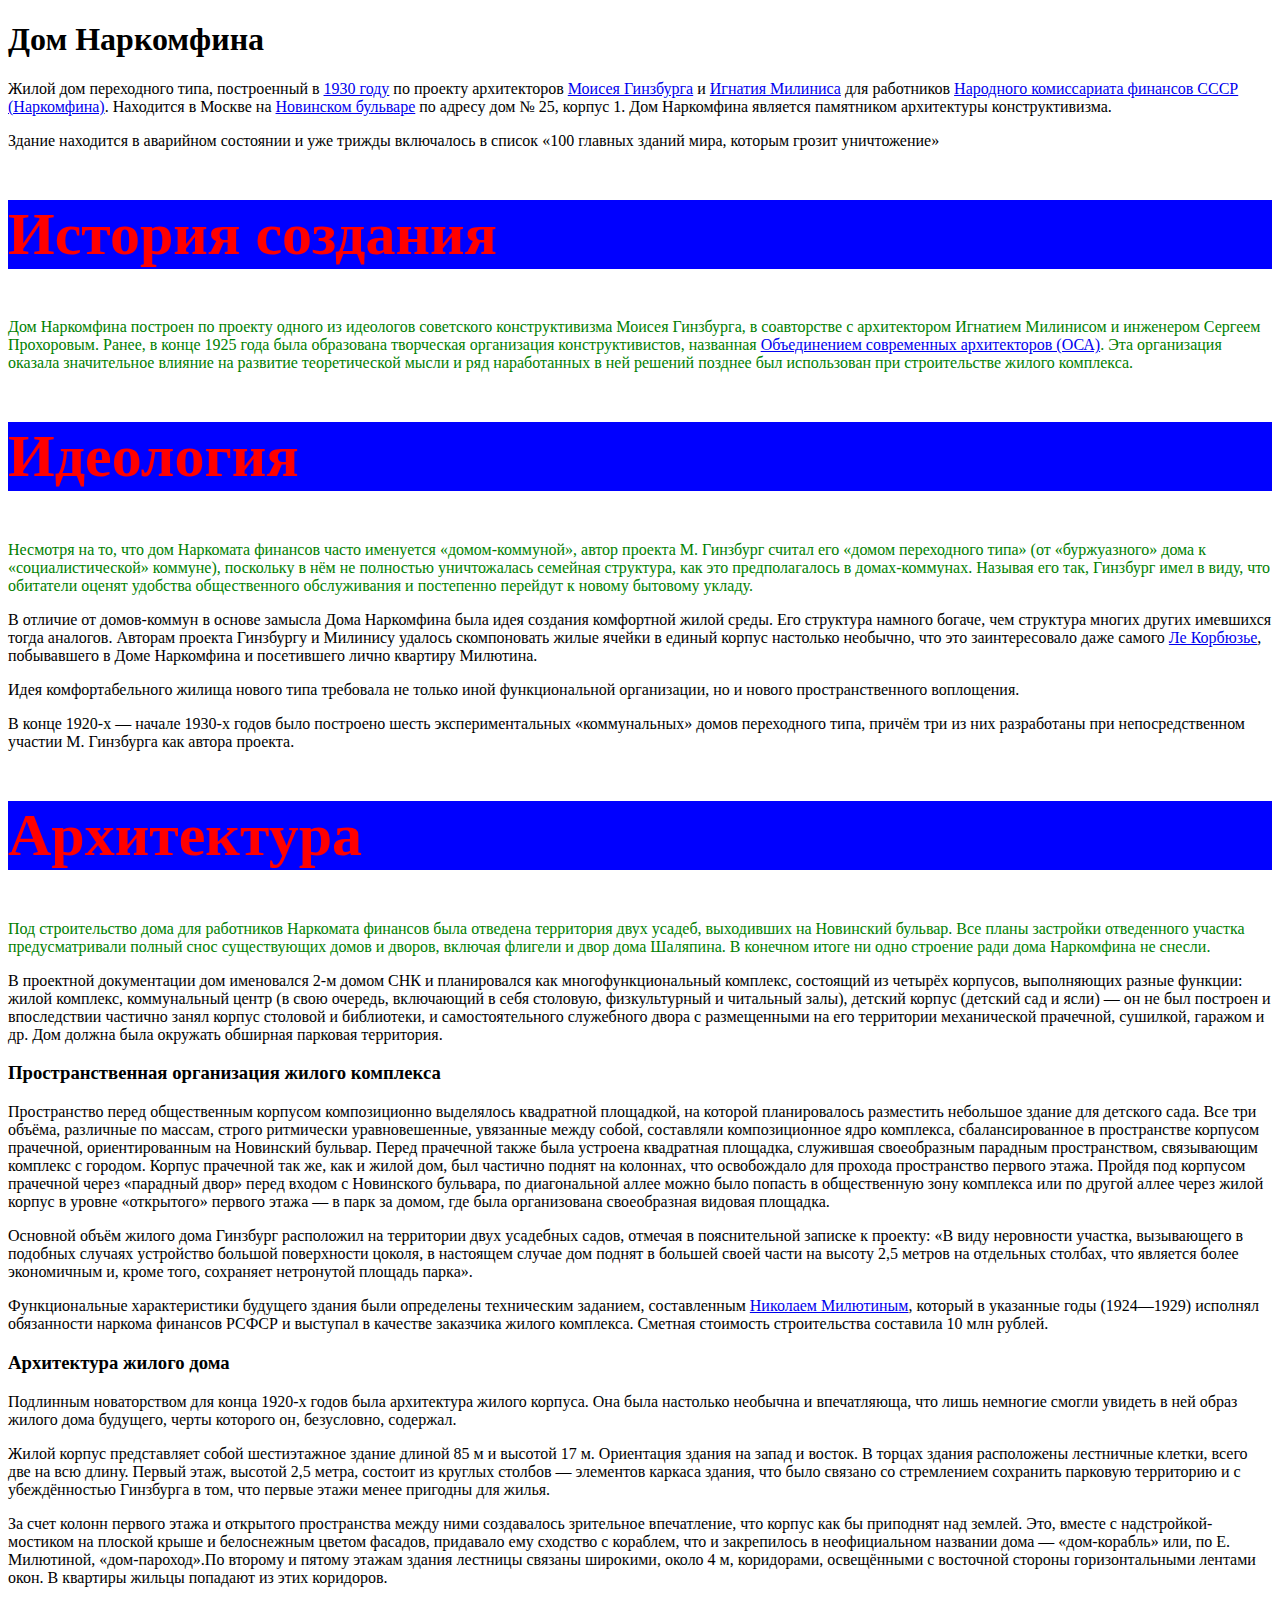
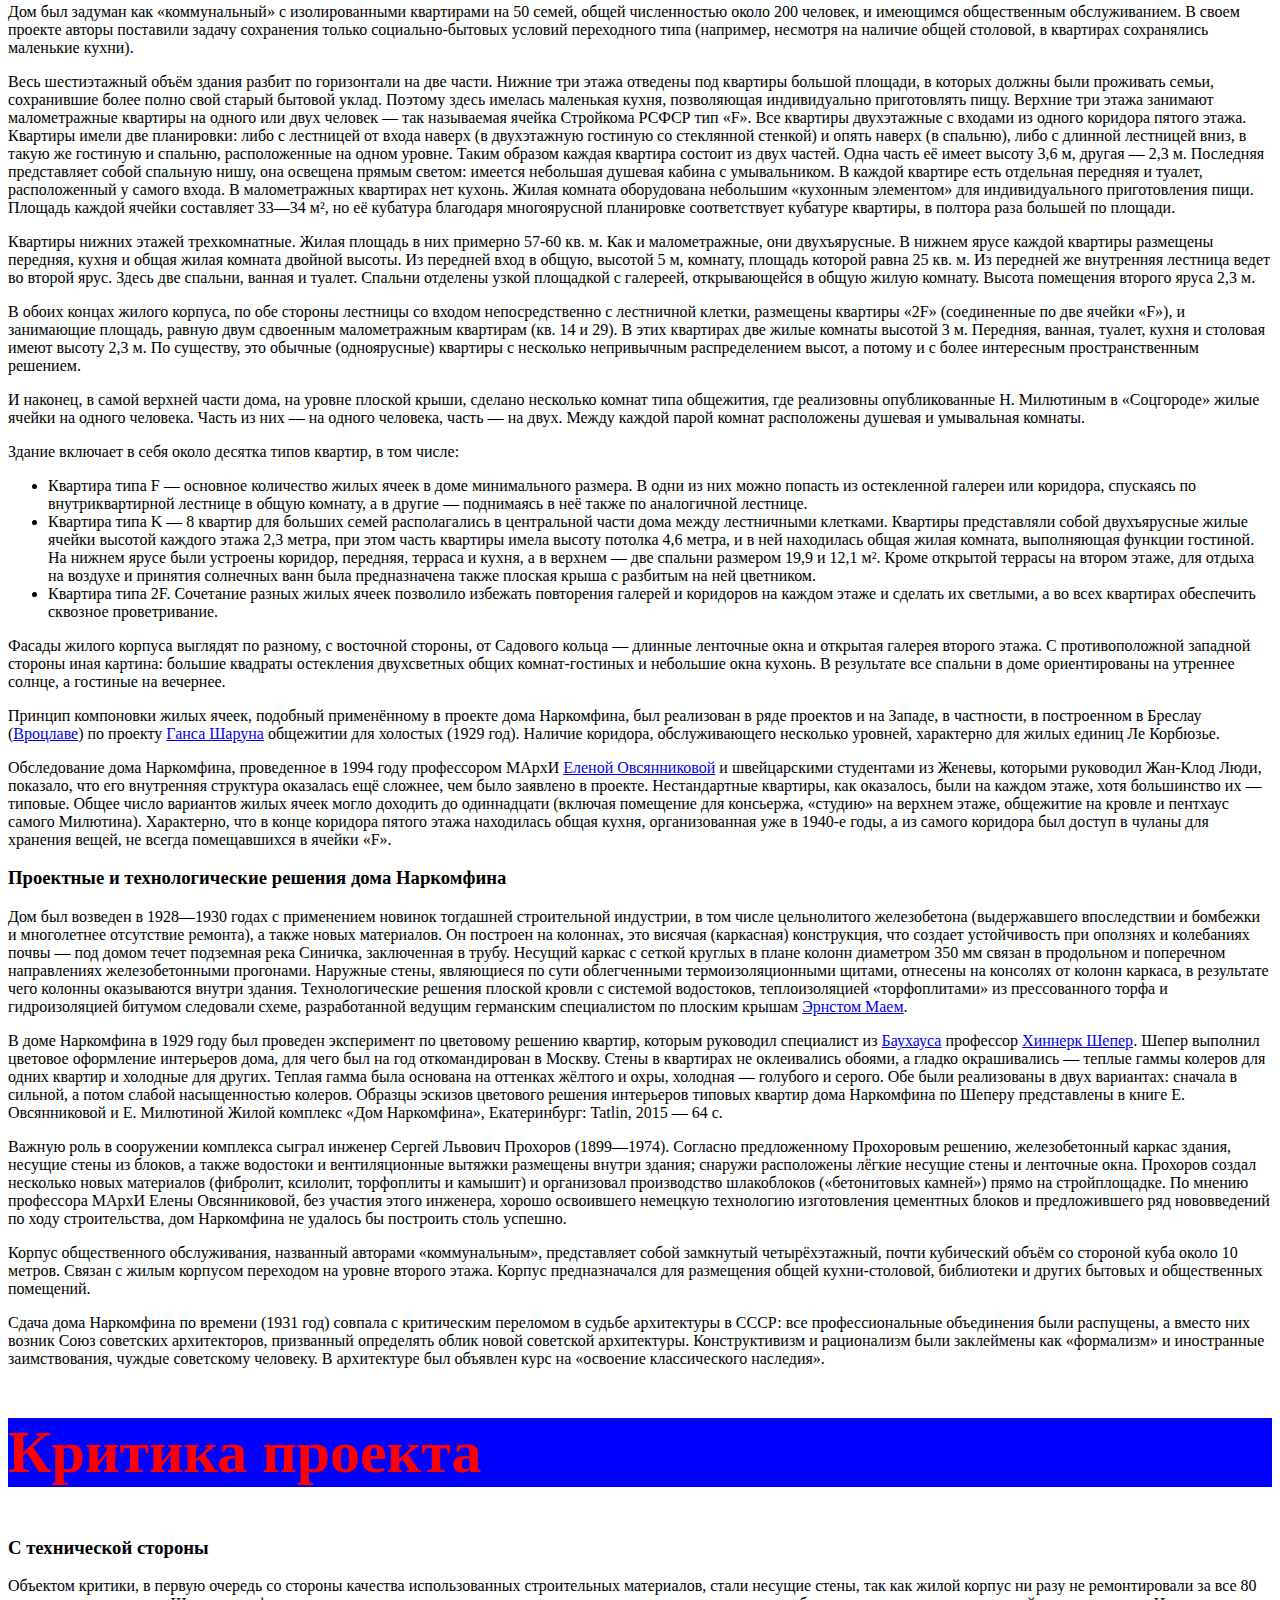
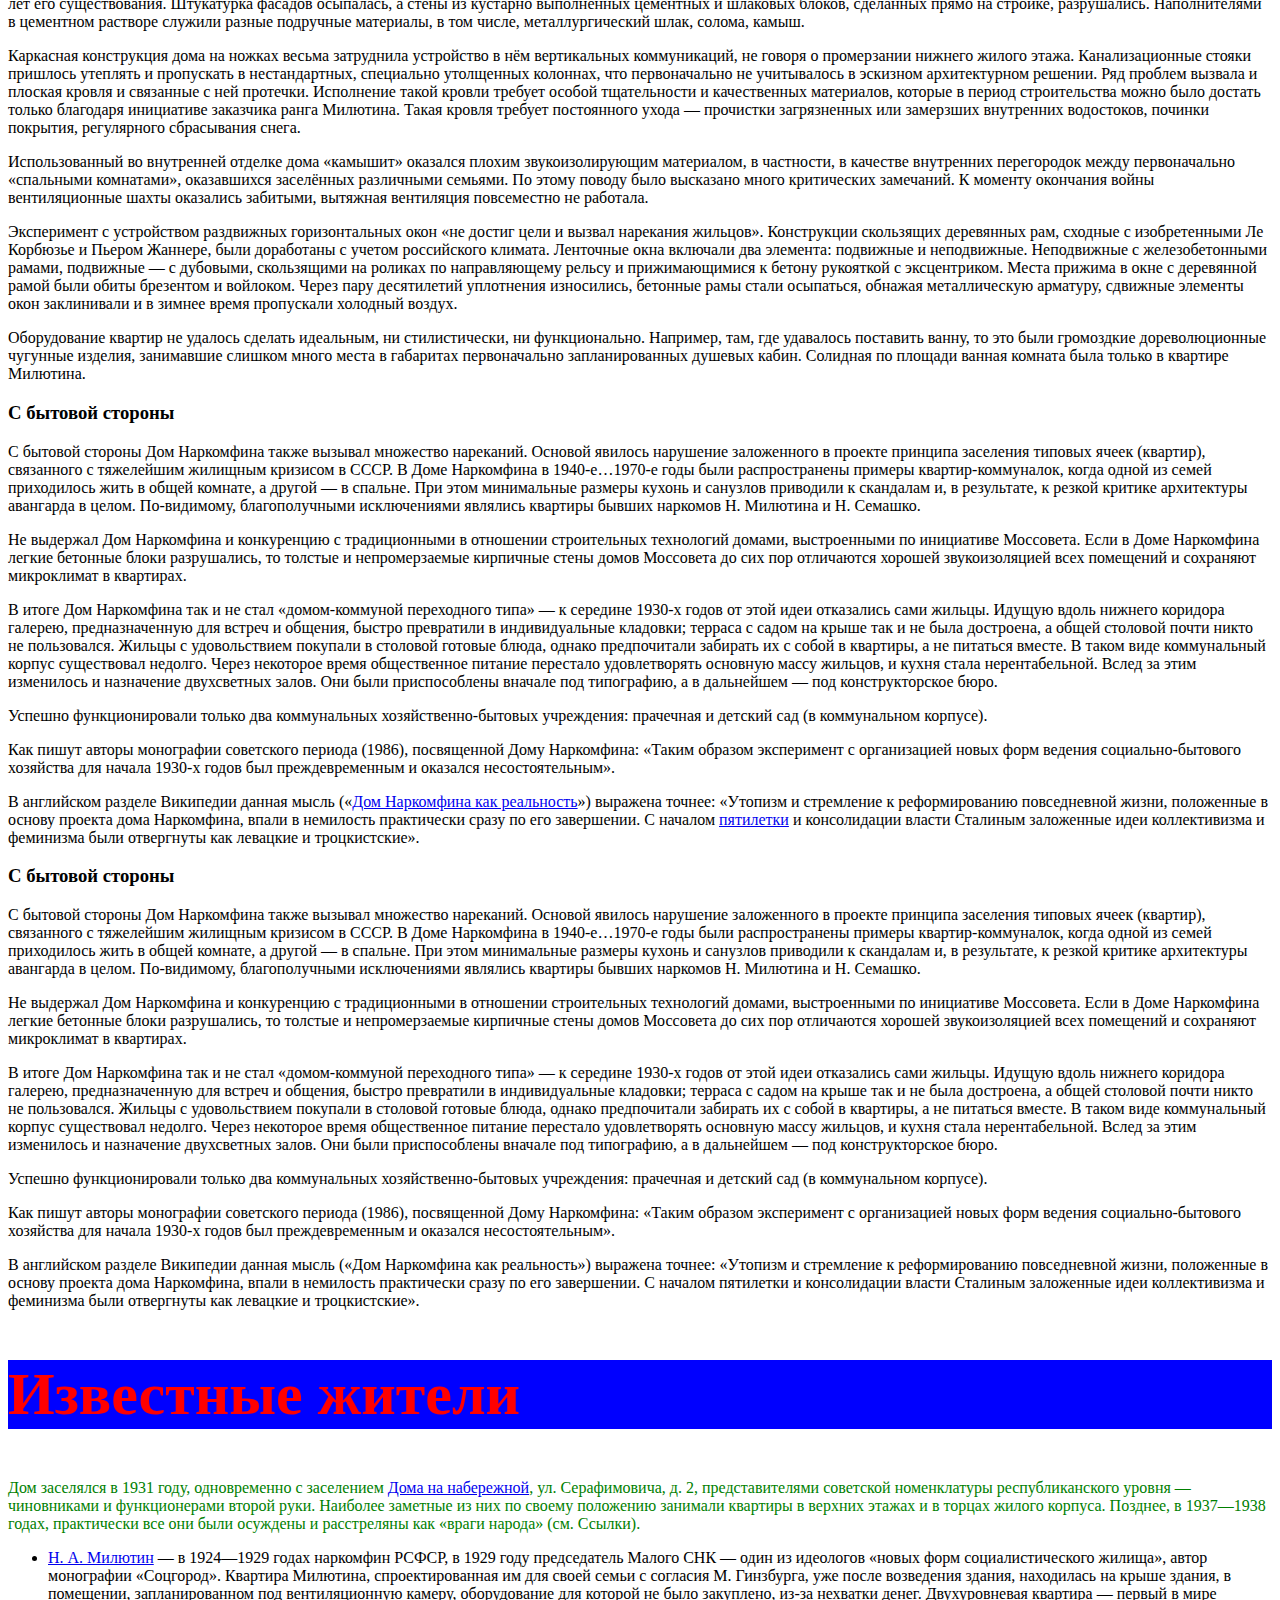
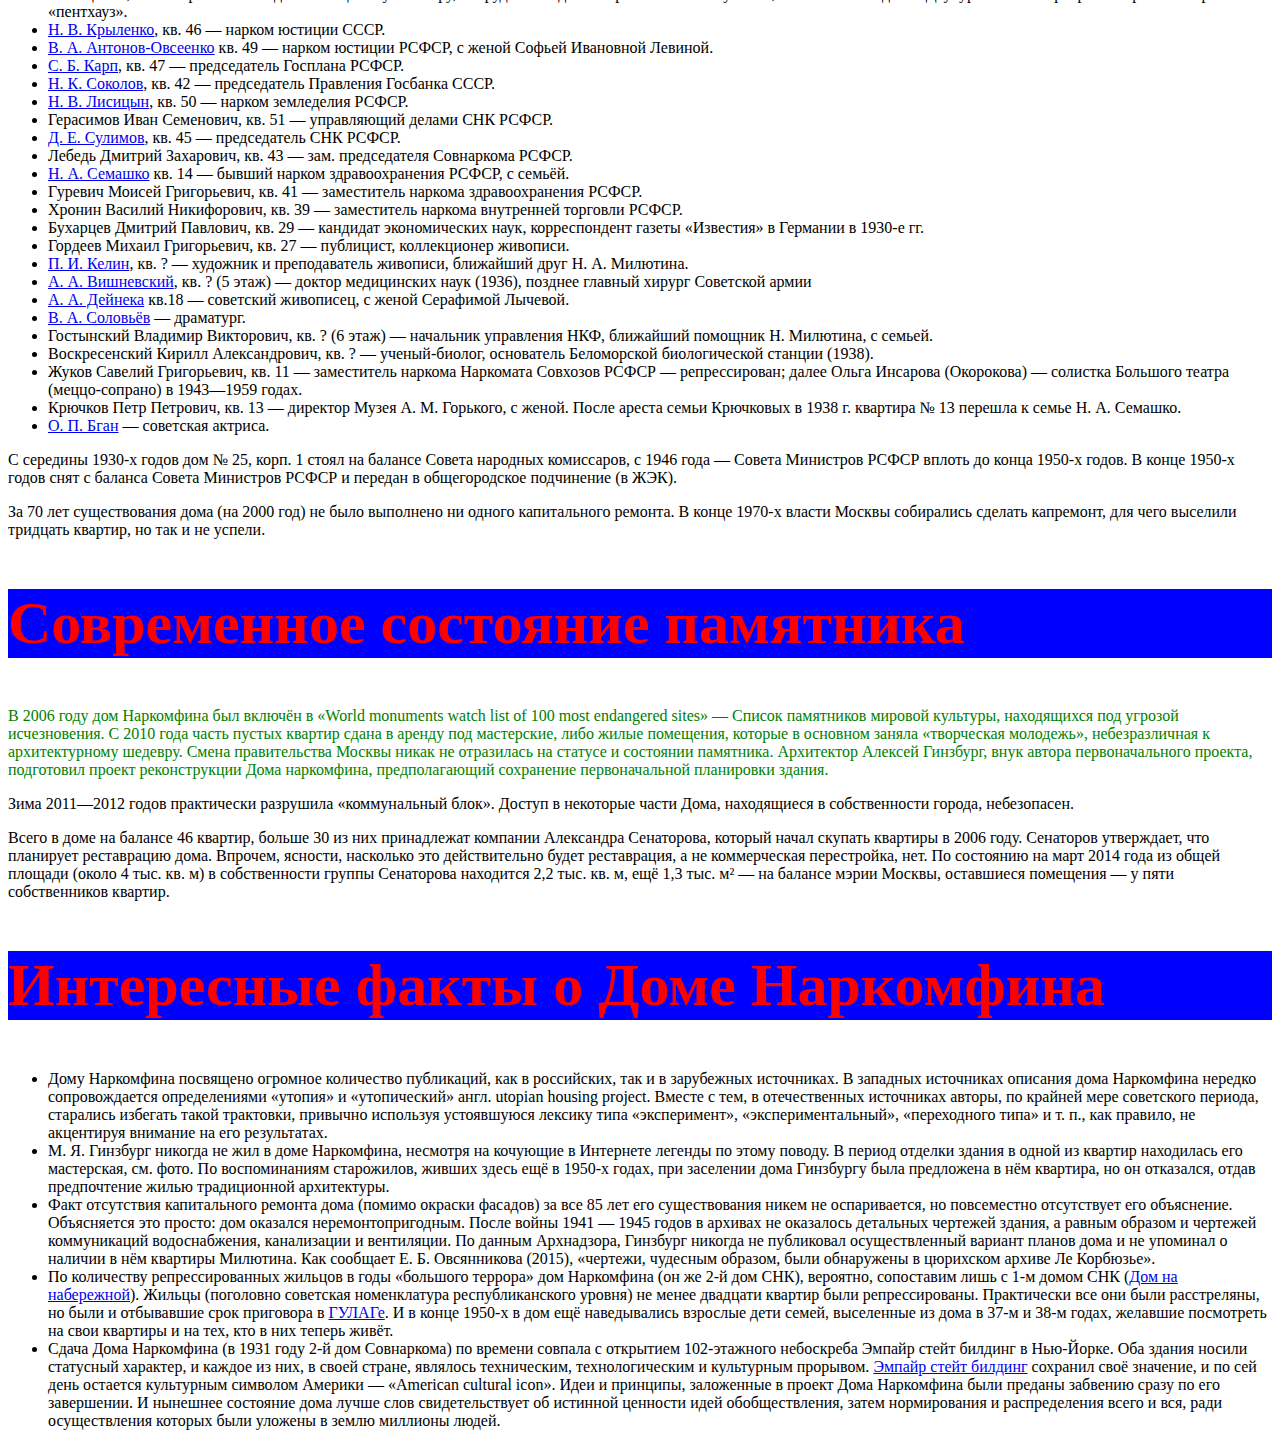
==== commit db258934: "временное сохранение работы" ====
--- a/index.html
+++ b/index.html
@@ -3,18 +3,30 @@
   <head>
     <meta charset="utf-8">
     <title>Дом Наркомфина</title>
+
+    <style>
+    h2{
+      color: red;
+      font-size: 60px;
+      background-color: blue;
+    }
+
+    h2+p{
+      color: green;
+    }
+    </style>
   </head>
   <body>
     <h1>Дом Наркомфина</h1>
-    <p>Жилой дом переходного типа, построенный в <a href="https://ru.wikipedia.org/wiki/1930_%D0%B3%D0%BE%D0%B4">1930 году</a> по проекту архитекторов <a href="https://ru.wikipedia.org/wiki/%D0%93%D0%B8%D0%BD%D0%B7%D0%B1%D1%83%D1%80%D0%B3,_%D0%9C%D0%BE%D0%B8%D1%81%D0%B5%D0%B9_%D0%AF%D0%BA%D0%BE%D0%B2%D0%BB%D0%B5%D0%B2%D0%B8%D1%87">Моисея Гинзбурга</a> и <a href="https://ru.wikipedia.org/wiki/%D0%9C%D0%B8%D0%BB%D0%B8%D0%BD%D0%B8%D1%81,_%D0%98%D0%B3%D0%BD%D0%B0%D1%82%D0%B8%D0%B9_%D0%A4%D1%80%D0%B0%D0%BD%D1%86%D0%B5%D0%B2%D0%B8%D1%87">Игнатия Милиниса</a> для работников <a href="https://ru.wikipedia.org/wiki/%D0%9D%D0%B0%D1%80%D0%BE%D0%B4%D0%BD%D1%8B%D0%B9_%D0%BA%D0%BE%D0%BC%D0%B8%D1%81%D1%81%D0%B0%D1%80%D0%B8%D0%B0%D1%82_%D1%84%D0%B8%D0%BD%D0%B0%D0%BD%D1%81%D0%BE%D0%B2">Народного комиссариата финансов СССР (Наркомфина)</a>. Находится в Москве на <a href="https://ru.wikipedia.org/wiki/%D0%9D%D0%BE%D0%B2%D0%B8%D0%BD%D1%81%D0%BA%D0%B8%D0%B9_%D0%B1%D1%83%D0%BB%D1%8C%D0%B2%D0%B0%D1%80">Новинском бульваре</a> по адресу дом № 25, корпус 1. Дом Наркомфина является памятником архитектуры конструктивизма.</p>
+    <p>Жилой дом переходного типа, построенный в <a target="_blank" href="https://ru.wikipedia.org/wiki/1930_%D0%B3%D0%BE%D0%B4">1930 году</a> по проекту архитекторов <a target="_blank" href="https://ru.wikipedia.org/wiki/%D0%93%D0%B8%D0%BD%D0%B7%D0%B1%D1%83%D1%80%D0%B3,_%D0%9C%D0%BE%D0%B8%D1%81%D0%B5%D0%B9_%D0%AF%D0%BA%D0%BE%D0%B2%D0%BB%D0%B5%D0%B2%D0%B8%D1%87">Моисея Гинзбурга</a> и <a target="_blank" href="https://ru.wikipedia.org/wiki/%D0%9C%D0%B8%D0%BB%D0%B8%D0%BD%D0%B8%D1%81,_%D0%98%D0%B3%D0%BD%D0%B0%D1%82%D0%B8%D0%B9_%D0%A4%D1%80%D0%B0%D0%BD%D1%86%D0%B5%D0%B2%D0%B8%D1%87">Игнатия Милиниса</a> для работников <a target="_blank" href="https://ru.wikipedia.org/wiki/%D0%9D%D0%B0%D1%80%D0%BE%D0%B4%D0%BD%D1%8B%D0%B9_%D0%BA%D0%BE%D0%BC%D0%B8%D1%81%D1%81%D0%B0%D1%80%D0%B8%D0%B0%D1%82_%D1%84%D0%B8%D0%BD%D0%B0%D0%BD%D1%81%D0%BE%D0%B2">Народного комиссариата финансов СССР (Наркомфина)</a>. Находится в Москве на <a target="_blank" href="https://ru.wikipedia.org/wiki/%D0%9D%D0%BE%D0%B2%D0%B8%D0%BD%D1%81%D0%BA%D0%B8%D0%B9_%D0%B1%D1%83%D0%BB%D1%8C%D0%B2%D0%B0%D1%80">Новинском бульваре</a> по адресу дом № 25, корпус 1. Дом Наркомфина является памятником архитектуры конструктивизма.</p>
     <p>Здание находится в аварийном состоянии и уже трижды включалось в список «100 главных зданий мира, которым грозит уничтожение»</p>
 
     <h2>История создания</h2>
-    <p>Дом Наркомфина построен по проекту одного из идеологов советского конструктивизма Моисея Гинзбурга, в соавторстве с архитектором Игнатием Милинисом и инженером Сергеем Прохоровым. Ранее, в конце 1925 года была образована творческая организация конструктивистов, названная <a href="https://ru.wikipedia.org/wiki/%D0%9E%D0%B1%D1%8A%D0%B5%D0%B4%D0%B8%D0%BD%D0%B5%D0%BD%D0%B8%D0%B5_%D1%81%D0%BE%D0%B2%D1%80%D0%B5%D0%BC%D0%B5%D0%BD%D0%BD%D1%8B%D1%85_%D0%B0%D1%80%D1%85%D0%B8%D1%82%D0%B5%D0%BA%D1%82%D0%BE%D1%80%D0%BE%D0%B2">Объединением современных архитекторов (ОСА)</a>. Эта организация оказала значительное влияние на развитие теоретической мысли и ряд наработанных в ней решений позднее был использован при строительстве жилого комплекса[2].</p>
+    <p>Дом Наркомфина построен по проекту одного из идеологов советского конструктивизма Моисея Гинзбурга, в соавторстве с архитектором Игнатием Милинисом и инженером Сергеем Прохоровым. Ранее, в конце 1925 года была образована творческая организация конструктивистов, названная <a target="_blank" href="https://ru.wikipedia.org/wiki/%D0%9E%D0%B1%D1%8A%D0%B5%D0%B4%D0%B8%D0%BD%D0%B5%D0%BD%D0%B8%D0%B5_%D1%81%D0%BE%D0%B2%D1%80%D0%B5%D0%BC%D0%B5%D0%BD%D0%BD%D1%8B%D1%85_%D0%B0%D1%80%D1%85%D0%B8%D1%82%D0%B5%D0%BA%D1%82%D0%BE%D1%80%D0%BE%D0%B2">Объединением современных архитекторов (ОСА)</a>. Эта организация оказала значительное влияние на развитие теоретической мысли и ряд наработанных в ней решений позднее был использован при строительстве жилого комплекса.</p>
 
     <h2>Идеология</h2>
-    <p>Несмотря на то, что дом Наркомата финансов часто именуется «домом-коммуной», автор проекта М. Гинзбург считал его «домом переходного типа» (от «буржуазного» дома к «социалистической» коммуне), поскольку в нём не полностью уничтожалась семейная структура, как это предполагалось в домах-коммунах. Называя его так, Гинзбург имел в виду, что обитатели оценят удобства общественного обслуживания и постепенно перейдут к новому бытовому укладу[3].</p>
-    <p>В отличие от домов-коммун в основе замысла Дома Наркомфина была идея создания комфортной жилой среды. Его структура намного богаче, чем структура многих других имевшихся тогда аналогов. Авторам проекта Гинзбургу и Милинису удалось скомпоновать жилые ячейки в единый корпус настолько необычно, что это заинтересовало даже самого <a href="https://ru.wikipedia.org/wiki/%D0%9B%D0%B5_%D0%9A%D0%BE%D1%80%D0%B1%D1%8E%D0%B7%D1%8C%D0%B5">Ле Корбюзье</a>, побывавшего в Доме Наркомфина и посетившего лично квартиру Милютина[4].</p>
+    <p>Несмотря на то, что дом Наркомата финансов часто именуется «домом-коммуной», автор проекта М. Гинзбург считал его «домом переходного типа» (от «буржуазного» дома к «социалистической» коммуне), поскольку в нём не полностью уничтожалась семейная структура, как это предполагалось в домах-коммунах. Называя его так, Гинзбург имел в виду, что обитатели оценят удобства общественного обслуживания и постепенно перейдут к новому бытовому укладу.</p>
+    <p>В отличие от домов-коммун в основе замысла Дома Наркомфина была идея создания комфортной жилой среды. Его структура намного богаче, чем структура многих других имевшихся тогда аналогов. Авторам проекта Гинзбургу и Милинису удалось скомпоновать жилые ячейки в единый корпус настолько необычно, что это заинтересовало даже самого <a target="_blank" href="https://ru.wikipedia.org/wiki/%D0%9B%D0%B5_%D0%9A%D0%BE%D1%80%D0%B1%D1%8E%D0%B7%D1%8C%D0%B5">Ле Корбюзье</a>, побывавшего в Доме Наркомфина и посетившего лично квартиру Милютина.</p>
     <p>Идея комфортабельного жилища нового типа требовала не только иной функциональной организации, но и нового пространственного воплощения.</p>
     <p>В конце 1920-х — начале 1930-х годов было построено шесть экспериментальных «коммунальных» домов переходного типа, причём три из них разработаны при непосредственном участии М. Гинзбурга как автора проекта.</p>
 
@@ -23,105 +35,105 @@
     <p>В проектной документации дом именовался 2-м домом СНК и планировался как многофункциональный комплекс, состоящий из четырёх корпусов, выполняющих разные функции: жилой комплекс, коммунальный центр (в свою очередь, включающий в себя столовую, физкультурный и читальный залы), детский корпус (детский сад и ясли) — он не был построен и впоследствии частично занял корпус столовой и библиотеки, и самостоятельного служебного двора с размещенными на его территории механической прачечной, сушилкой, гаражом и др. Дом должна была окружать обширная парковая территория.</p>
 
     <h3>Пространственная организация жилого комплекса</h3>
-    <p>Пространство перед общественным корпусом композиционно выделялось квадратной площадкой, на которой планировалось разместить небольшое здание для детского сада. Все три объёма, различные по массам, строго ритмически уравновешенные, увязанные между собой, составляли композиционное ядро комплекса, сбалансированное в пространстве корпусом прачечной, ориентированным на Новинский бульвар. Перед прачечной также была устроена квадратная площадка, служившая своеобразным парадным пространством, связывающим комплекс с городом. Корпус прачечной так же, как и жилой дом, был частично поднят на колоннах, что освобождало для прохода пространство первого этажа. Пройдя под корпусом прачечной через «парадный двор» перед входом с Новинского бульвара, по диагональной аллее можно было попасть в общественную зону комплекса или по другой аллее через жилой корпус в уровне «открытого» первого этажа — в парк за домом, где была организована своеобразная видовая площадка[5].</p>
-    <p>Основной объём жилого дома Гинзбург расположил на территории двух усадебных садов, отмечая в пояснительной записке к проекту: «В виду неровности участка, вызывающего в подобных случаях устройство большой поверхности цоколя, в настоящем случае дом поднят в большей своей части на высоту 2,5 метров на отдельных столбах, что является более экономичным и, кроме того, сохраняет нетронутой площадь парка»[5].</p>
-    <p>Функциональные характеристики будущего здания были определены техническим заданием, составленным <a href="https://ru.wikipedia.org/wiki/%D0%9C%D0%B8%D0%BB%D1%8E%D1%82%D0%B8%D0%BD,_%D0%9D%D0%B8%D0%BA%D0%BE%D0%BB%D0%B0%D0%B9_%D0%90%D0%BB%D0%B5%D0%BA%D1%81%D0%B0%D0%BD%D0%B4%D1%80%D0%BE%D0%B2%D0%B8%D1%87">Николаем Милютиным</a>, который в указанные годы (1924—1929) исполнял обязанности наркома финансов РСФСР и выступал в качестве заказчика жилого комплекса. Сметная стоимость строительства составила 10 млн рублей[6].</p>
+    <p>Пространство перед общественным корпусом композиционно выделялось квадратной площадкой, на которой планировалось разместить небольшое здание для детского сада. Все три объёма, различные по массам, строго ритмически уравновешенные, увязанные между собой, составляли композиционное ядро комплекса, сбалансированное в пространстве корпусом прачечной, ориентированным на Новинский бульвар. Перед прачечной также была устроена квадратная площадка, служившая своеобразным парадным пространством, связывающим комплекс с городом. Корпус прачечной так же, как и жилой дом, был частично поднят на колоннах, что освобождало для прохода пространство первого этажа. Пройдя под корпусом прачечной через «парадный двор» перед входом с Новинского бульвара, по диагональной аллее можно было попасть в общественную зону комплекса или по другой аллее через жилой корпус в уровне «открытого» первого этажа — в парк за домом, где была организована своеобразная видовая площадка.</p>
+    <p>Основной объём жилого дома Гинзбург расположил на территории двух усадебных садов, отмечая в пояснительной записке к проекту: «В виду неровности участка, вызывающего в подобных случаях устройство большой поверхности цоколя, в настоящем случае дом поднят в большей своей части на высоту 2,5 метров на отдельных столбах, что является более экономичным и, кроме того, сохраняет нетронутой площадь парка».</p>
+    <p>Функциональные характеристики будущего здания были определены техническим заданием, составленным <a target="_blank" href="https://ru.wikipedia.org/wiki/%D0%9C%D0%B8%D0%BB%D1%8E%D1%82%D0%B8%D0%BD,_%D0%9D%D0%B8%D0%BA%D0%BE%D0%BB%D0%B0%D0%B9_%D0%90%D0%BB%D0%B5%D0%BA%D1%81%D0%B0%D0%BD%D0%B4%D1%80%D0%BE%D0%B2%D0%B8%D1%87">Николаем Милютиным</a>, который в указанные годы (1924—1929) исполнял обязанности наркома финансов РСФСР и выступал в качестве заказчика жилого комплекса. Сметная стоимость строительства составила 10 млн рублей.</p>
 
     <h3>Архитектура жилого дома</h3>
-    <p>Подлинным новаторством для конца 1920-х годов была архитектура жилого корпуса. Она была настолько необычна и впечатляюща[7], что лишь немногие смогли увидеть в ней образ жилого дома будущего, черты которого он, безусловно, содержал.</p>
+    <p>Подлинным новаторством для конца 1920-х годов была архитектура жилого корпуса. Она была настолько необычна и впечатляюща, что лишь немногие смогли увидеть в ней образ жилого дома будущего, черты которого он, безусловно, содержал.</p>
     <p>Жилой корпус представляет собой шестиэтажное здание длиной 85 м и высотой 17 м. Ориентация здания на запад и восток. В торцах здания расположены лестничные клетки, всего две на всю длину. Первый этаж, высотой 2,5 метра, состоит из круглых столбов — элементов каркаса здания, что было связано со стремлением сохранить парковую территорию и с убеждённостью Гинзбурга в том, что первые этажи менее пригодны для жилья.</p>
     <p>За счет колонн первого этажа и открытого пространства между ними создавалось зрительное впечатление, что корпус как бы приподнят над землей. Это, вместе с надстройкой-мостиком на плоской крыше и белоснежным цветом фасадов, придавало ему сходство с кораблем, что и закрепилось в неофициальном названии дома — «дом-корабль» или, по Е. Милютиной, «дом-пароход».По второму и пятому этажам здания лестницы связаны широкими, около 4 м, коридорами, освещёнными с восточной стороны горизонтальными лентами окон. В квартиры жильцы попадают из этих коридоров.</p>
-    <p>Дом был задуман как «коммунальный» с изолированными квартирами на 50 семей, общей численностью около 200 человек, и имеющимся общественным обслуживанием. В своем проекте авторы поставили задачу сохранения только социально-бытовых условий переходного типа (например, несмотря на наличие общей столовой, в квартирах сохранялись маленькие кухни)[8][9].</p>
-    <p>Весь шестиэтажный объём здания разбит по горизонтали на две части. Нижние три этажа отведены под квартиры большой площади, в которых должны были проживать семьи, сохранившие более полно свой старый бытовой уклад. Поэтому здесь имелась маленькая кухня, позволяющая индивидуально приготовлять пищу. Верхние три этажа занимают малометражные квартиры на одного или двух человек — так называемая ячейка Стройкома РСФСР тип «F». Все квартиры двухэтажные с входами из одного коридора пятого этажа. Квартиры имели две планировки: либо с лестницей от входа наверх (в двухэтажную гостиную со стеклянной стенкой) и опять наверх (в спальню), либо с длинной лестницей вниз, в такую же гостиную и спальню, расположенные на одном уровне. Таким образом каждая квартира состоит из двух частей. Одна часть её имеет высоту 3,6 м, другая — 2,3 м. Последняя представляет собой спальную нишу, она освещена прямым светом: имеется небольшая душевая кабина с умывальником. В каждой квартире есть отдельная передняя и туалет, расположенный у самого входа. В малометражных квартирах нет кухонь. Жилая комната оборудована небольшим «кухонным элементом» для индивидуального приготовления пищи. Площадь каждой ячейки составляет 33—34 м², но её кубатура благодаря многоярусной планировке соответствует кубатуре квартиры, в полтора раза большей по площади[10].</p>
-    <p>Квартиры нижних этажей трехкомнатные. Жилая площадь в них примерно 57-60 кв. м. Как и малометражные, они двухъярусные. В нижнем ярусе каждой квартиры размещены передняя, кухня и общая жилая комната двойной высоты. Из передней вход в общую, высотой 5 м, комнату, площадь которой равна 25 кв. м. Из передней же внутренняя лестница ведет во второй ярус. Здесь две спальни, ванная и туалет. Спальни отделены узкой площадкой с галереей, открывающейся в общую жилую комнату. Высота помещения второго яруса 2,3 м[3].</p>
+    <p>Дом был задуман как «коммунальный» с изолированными квартирами на 50 семей, общей численностью около 200 человек, и имеющимся общественным обслуживанием. В своем проекте авторы поставили задачу сохранения только социально-бытовых условий переходного типа (например, несмотря на наличие общей столовой, в квартирах сохранялись маленькие кухни).</p>
+    <p>Весь шестиэтажный объём здания разбит по горизонтали на две части. Нижние три этажа отведены под квартиры большой площади, в которых должны были проживать семьи, сохранившие более полно свой старый бытовой уклад. Поэтому здесь имелась маленькая кухня, позволяющая индивидуально приготовлять пищу. Верхние три этажа занимают малометражные квартиры на одного или двух человек — так называемая ячейка Стройкома РСФСР тип «F». Все квартиры двухэтажные с входами из одного коридора пятого этажа. Квартиры имели две планировки: либо с лестницей от входа наверх (в двухэтажную гостиную со стеклянной стенкой) и опять наверх (в спальню), либо с длинной лестницей вниз, в такую же гостиную и спальню, расположенные на одном уровне. Таким образом каждая квартира состоит из двух частей. Одна часть её имеет высоту 3,6 м, другая — 2,3 м. Последняя представляет собой спальную нишу, она освещена прямым светом: имеется небольшая душевая кабина с умывальником. В каждой квартире есть отдельная передняя и туалет, расположенный у самого входа. В малометражных квартирах нет кухонь. Жилая комната оборудована небольшим «кухонным элементом» для индивидуального приготовления пищи. Площадь каждой ячейки составляет 33—34 м², но её кубатура благодаря многоярусной планировке соответствует кубатуре квартиры, в полтора раза большей по площади.</p>
+    <p>Квартиры нижних этажей трехкомнатные. Жилая площадь в них примерно 57-60 кв. м. Как и малометражные, они двухъярусные. В нижнем ярусе каждой квартиры размещены передняя, кухня и общая жилая комната двойной высоты. Из передней вход в общую, высотой 5 м, комнату, площадь которой равна 25 кв. м. Из передней же внутренняя лестница ведет во второй ярус. Здесь две спальни, ванная и туалет. Спальни отделены узкой площадкой с галереей, открывающейся в общую жилую комнату. Высота помещения второго яруса 2,3 м.</p>
     <p>В обоих концах жилого корпуса, по обе стороны лестницы со входом непосредственно с лестничной клетки, размещены квартиры «2F» (соединенные по две ячейки «F»), и занимающие площадь, равную двум сдвоенным малометражным квартирам (кв. 14 и 29). В этих квартирах две жилые комнаты высотой 3 м. Передняя, ванная, туалет, кухня и столовая имеют высоту 2,3 м. По существу, это обычные (одноярусные) квартиры с несколько непривычным распределением высот, а потому и с более интересным пространственным решением.</p>
     <p>И наконец, в самой верхней части дома, на уровне плоской крыши, сделано несколько комнат типа общежития, где реализовны опубликованные Н. Милютиным в «Соцгороде» жилые ячейки на одного человека. Часть из них — на одного человека, часть — на двух. Между каждой парой комнат расположены душевая и умывальная комнаты.</p>
     <p>Здание включает в себя около десятка типов квартир, в том числе:</p>
 
    <ul>
      <li>Квартира типа F — основное количество жилых ячеек в доме минимального размера. В одни из них можно попасть из остекленной галереи или коридора, спускаясь по внутриквартирной лестнице в общую комнату, а в другие — поднимаясь в неё также по аналогичной лестнице.</li>
-     <li>Квартира типа K — 8 квартир для больших семей располагались в центральной части дома между лестничными клетками. Квартиры представляли собой двухъярусные жилые ячейки высотой каждого этажа 2,3 метра, при этом часть квартиры имела высоту потолка 4,6 метра, и в ней находилась общая жилая комната, выполняющая функции гостиной. На нижнем ярусе были устроены коридор, передняя, терраса и кухня, а в верхнем — две спальни размером 19,9 и 12,1 м². Кроме открытой террасы на втором этаже, для отдыха на воздухе и принятия солнечных ванн была предназначена также плоская крыша с разбитым на ней цветником[8].</li>
+     <li>Квартира типа K — 8 квартир для больших семей располагались в центральной части дома между лестничными клетками. Квартиры представляли собой двухъярусные жилые ячейки высотой каждого этажа 2,3 метра, при этом часть квартиры имела высоту потолка 4,6 метра, и в ней находилась общая жилая комната, выполняющая функции гостиной. На нижнем ярусе были устроены коридор, передняя, терраса и кухня, а в верхнем — две спальни размером 19,9 и 12,1 м². Кроме открытой террасы на втором этаже, для отдыха на воздухе и принятия солнечных ванн была предназначена также плоская крыша с разбитым на ней цветником.</li>
      <li>Квартира типа 2F. Сочетание разных жилых ячеек позволило избежать повторения галерей и коридоров на каждом этаже и сделать их светлыми, а во всех квартирах обеспечить сквозное проветривание.</li>
    </ul>
 
     <p>Фасады жилого корпуса выглядят по разному, с восточной стороны, от Садового кольца — длинные ленточные окна и открытая галерея второго этажа. С противоположной западной стороны иная картина: большие квадраты остекления двухсветных общих комнат-гостиных и небольшие окна кухонь. В результате все спальни в доме ориентированы на утреннее солнце, а гостиные на вечернее.</p>
-    <p>Принцип компоновки жилых ячеек, подобный применённому в проекте дома Наркомфина, был реализован в ряде проектов и на Западе, в частности, в построенном в Бреслау (<a href="https://ru.wikipedia.org/wiki/%D0%92%D1%80%D0%BE%D1%86%D0%BB%D0%B0%D0%B2">Вроцлаве</a>) по проекту <a href="https://ru.wikipedia.org/wiki/%D0%A8%D0%B0%D1%80%D1%83%D0%BD,_%D0%93%D0%B0%D0%BD%D1%81_%D0%91%D0%B5%D1%80%D0%BD%D1%85%D0%B0%D1%80%D0%B4">Ганса Шаруна</a> общежитии для холостых (1929 год). Наличие коридора, обслуживающего несколько уровней, характерно для жилых единиц Ле Корбюзье[10].</p>
-    <p>Обследование дома Наркомфина, проведенное в 1994 году профессором МАрхИ <a href="https://ru.wikipedia.org/wiki/%D0%9E%D0%B2%D1%81%D1%8F%D0%BD%D0%BD%D0%B8%D0%BA%D0%BE%D0%B2%D0%B0,_%D0%95%D0%BB%D0%B5%D0%BD%D0%B0_%D0%91%D0%BE%D1%80%D0%B8%D1%81%D0%BE%D0%B2%D0%BD%D0%B0">Еленой Овсянниковой</a> и швейцарскими студентами из Женевы, которыми руководил Жан-Клод Люди, показало, что его внутренняя структура оказалась ещё сложнее, чем было заявлено в проекте. Нестандартные квартиры, как оказалось, были на каждом этаже, хотя большинство их — типовые. Общее число вариантов жилых ячеек могло доходить до одиннадцати (включая помещение для консьержа, «студию» на верхнем этаже, общежитие на кровле и пентхаус самого Милютина). Характерно, что в конце коридора пятого этажа находилась общая кухня, организованная уже в 1940-е годы, а из самого коридора был доступ в чуланы для хранения вещей, не всегда помещавшихся в ячейки «F».</p>
+    <p>Принцип компоновки жилых ячеек, подобный применённому в проекте дома Наркомфина, был реализован в ряде проектов и на Западе, в частности, в построенном в Бреслау (<a target="_blank" href="https://ru.wikipedia.org/wiki/%D0%92%D1%80%D0%BE%D1%86%D0%BB%D0%B0%D0%B2">Вроцлаве</a>) по проекту <a target="_blank" href="https://ru.wikipedia.org/wiki/%D0%A8%D0%B0%D1%80%D1%83%D0%BD,_%D0%93%D0%B0%D0%BD%D1%81_%D0%91%D0%B5%D1%80%D0%BD%D1%85%D0%B0%D1%80%D0%B4">Ганса Шаруна</a> общежитии для холостых (1929 год). Наличие коридора, обслуживающего несколько уровней, характерно для жилых единиц Ле Корбюзье.</p>
+    <p>Обследование дома Наркомфина, проведенное в 1994 году профессором МАрхИ <a target="_blank" href="https://ru.wikipedia.org/wiki/%D0%9E%D0%B2%D1%81%D1%8F%D0%BD%D0%BD%D0%B8%D0%BA%D0%BE%D0%B2%D0%B0,_%D0%95%D0%BB%D0%B5%D0%BD%D0%B0_%D0%91%D0%BE%D1%80%D0%B8%D1%81%D0%BE%D0%B2%D0%BD%D0%B0">Еленой Овсянниковой</a> и швейцарскими студентами из Женевы, которыми руководил Жан-Клод Люди, показало, что его внутренняя структура оказалась ещё сложнее, чем было заявлено в проекте. Нестандартные квартиры, как оказалось, были на каждом этаже, хотя большинство их — типовые. Общее число вариантов жилых ячеек могло доходить до одиннадцати (включая помещение для консьержа, «студию» на верхнем этаже, общежитие на кровле и пентхаус самого Милютина). Характерно, что в конце коридора пятого этажа находилась общая кухня, организованная уже в 1940-е годы, а из самого коридора был доступ в чуланы для хранения вещей, не всегда помещавшихся в ячейки «F».</p>
 
     <h3>Проектные и технологические решения дома Наркомфина</h3>
-    <p>Дом был возведен в 1928—1930 годах с применением новинок тогдашней строительной индустрии, в том числе цельнолитого железобетона (выдержавшего впоследствии и бомбежки и многолетнее отсутствие ремонта), а также новых материалов. Он построен на колоннах, это висячая (каркасная) конструкция, что создает устойчивость при оползнях и колебаниях почвы — под домом течет подземная река Синичка, заключенная в трубу[6]. Несущий каркас с сеткой круглых в плане колонн диаметром 350 мм связан в продольном и поперечном направлениях железобетонными прогонами. Наружные стены, являющиеся по сути облегченными термоизоляционными щитами[11], отнесены на консолях от колонн каркаса, в результате чего колонны оказываются внутри здания. Технологические решения плоской кровли с системой водостоков, теплоизоляцией «торфоплитами» из прессованного торфа и гидроизоляцией битумом следовали схеме, разработанной ведущим германским специалистом по плоским крышам <a href="https://ru.wikipedia.org/wiki/%D0%9C%D0%B0%D0%B9,_%D0%AD%D1%80%D0%BD%D1%81%D1%82">Эрнстом Маем</a>.</p>
-    <p>В доме Наркомфина в 1929 году был проведен эксперимент по цветовому решению квартир, которым руководил специалист из <a href="https://ru.wikipedia.org/wiki/%D0%91%D0%B0%D1%83%D1%85%D0%B0%D1%83%D1%81">Баухауса</a> профессор <a href="дом гаркоhttps://de.wikipedia.org/wiki/Hinnerk_Scheper">Хиннерк Шепер</a>. Шепер выполнил цветовое оформление интерьеров дома, для чего был на год откомандирован в Москву[8]. Стены в квартирах не оклеивались обоями, а гладко окрашивались — теплые гаммы колеров для одних квартир и холодные для других. Теплая гамма была основана на оттенках жёлтого и охры, холодная — голубого и серого. Обе были реализованы в двух вариантах: сначала в сильной, а потом слабой насыщенностью колеров. Образцы эскизов цветового решения интерьеров типовых квартир дома Наркомфина по Шеперу представлены в книге Е. Овсянниковой и Е. Милютиной Жилой комплекс «Дом Наркомфина», Екатеринбург: Tatlin, 2015 — 64 с.</p>
-    <p>Важную роль в сооружении комплекса сыграл инженер Сергей Львович Прохоров (1899—1974). Согласно предложенному Прохоровым решению, железобетонный каркас здания, несущие стены из блоков, а также водостоки и вентиляционные вытяжки размещены внутри здания; снаружи расположены лёгкие несущие стены и ленточные окна. Прохоров создал несколько новых материалов (фибролит, ксилолит, торфоплиты и камышит) и организовал производство шлакоблоков («бетонитовых камней») прямо на стройплощадке[12]. По мнению профессора МАрхИ Елены Овсянниковой, без участия этого инженера, хорошо освоившего немецкую технологию изготовления цементных блоков и предложившего ряд нововведений по ходу строительства, дом Наркомфина не удалось бы построить столь успешно[4].</p>
-    <p>Корпус общественного обслуживания, названный авторами «коммунальным», представляет собой замкнутый четырёхэтажный, почти кубический объём со стороной куба около 10 метров. Связан с жилым корпусом переходом на уровне второго этажа. Корпус предназначался для размещения общей кухни-столовой, библиотеки и других бытовых и общественных помещений[10].</p>
-    <p>Сдача дома Наркомфина по времени (1931 год) совпала с критическим переломом в судьбе архитектуры в СССР: все профессиональные объединения были распущены, а вместо них возник Союз советских архитекторов, призванный определять облик новой советской архитектуры. Конструктивизм и рационализм были заклеймены как «формализм» и иностранные заимствования, чуждые советскому человеку[13]. В архитектуре был объявлен курс на «освоение классического наследия»[12].</p>
+    <p>Дом был возведен в 1928—1930 годах с применением новинок тогдашней строительной индустрии, в том числе цельнолитого железобетона (выдержавшего впоследствии и бомбежки и многолетнее отсутствие ремонта), а также новых материалов. Он построен на колоннах, это висячая (каркасная) конструкция, что создает устойчивость при оползнях и колебаниях почвы — под домом течет подземная река Синичка, заключенная в трубу. Несущий каркас с сеткой круглых в плане колонн диаметром 350 мм связан в продольном и поперечном направлениях железобетонными прогонами. Наружные стены, являющиеся по сути облегченными термоизоляционными щитами, отнесены на консолях от колонн каркаса, в результате чего колонны оказываются внутри здания. Технологические решения плоской кровли с системой водостоков, теплоизоляцией «торфоплитами» из прессованного торфа и гидроизоляцией битумом следовали схеме, разработанной ведущим германским специалистом по плоским крышам <a target="_blank" href="https://ru.wikipedia.org/wiki/%D0%9C%D0%B0%D0%B9,_%D0%AD%D1%80%D0%BD%D1%81%D1%82">Эрнстом Маем</a>.</p>
+    <p>В доме Наркомфина в 1929 году был проведен эксперимент по цветовому решению квартир, которым руководил специалист из <a target="_blank" href="https://ru.wikipedia.org/wiki/%D0%91%D0%B0%D1%83%D1%85%D0%B0%D1%83%D1%81">Баухауса</a> профессор <a target="_blank" href="дом гаркоhttps://de.wikipedia.org/wiki/Hinnerk_Scheper">Хиннерк Шепер</a>. Шепер выполнил цветовое оформление интерьеров дома, для чего был на год откомандирован в Москву. Стены в квартирах не оклеивались обоями, а гладко окрашивались — теплые гаммы колеров для одних квартир и холодные для других. Теплая гамма была основана на оттенках жёлтого и охры, холодная — голубого и серого. Обе были реализованы в двух вариантах: сначала в сильной, а потом слабой насыщенностью колеров. Образцы эскизов цветового решения интерьеров типовых квартир дома Наркомфина по Шеперу представлены в книге Е. Овсянниковой и Е. Милютиной Жилой комплекс «Дом Наркомфина», Екатеринбург: Tatlin, 2015 — 64 с.</p>
+    <p>Важную роль в сооружении комплекса сыграл инженер Сергей Львович Прохоров (1899—1974). Согласно предложенному Прохоровым решению, железобетонный каркас здания, несущие стены из блоков, а также водостоки и вентиляционные вытяжки размещены внутри здания; снаружи расположены лёгкие несущие стены и ленточные окна. Прохоров создал несколько новых материалов (фибролит, ксилолит, торфоплиты и камышит) и организовал производство шлакоблоков («бетонитовых камней») прямо на стройплощадке. По мнению профессора МАрхИ Елены Овсянниковой, без участия этого инженера, хорошо освоившего немецкую технологию изготовления цементных блоков и предложившего ряд нововведений по ходу строительства, дом Наркомфина не удалось бы построить столь успешно.</p>
+    <p>Корпус общественного обслуживания, названный авторами «коммунальным», представляет собой замкнутый четырёхэтажный, почти кубический объём со стороной куба около 10 метров. Связан с жилым корпусом переходом на уровне второго этажа. Корпус предназначался для размещения общей кухни-столовой, библиотеки и других бытовых и общественных помещений.</p>
+    <p>Сдача дома Наркомфина по времени (1931 год) совпала с критическим переломом в судьбе архитектуры в СССР: все профессиональные объединения были распущены, а вместо них возник Союз советских архитекторов, призванный определять облик новой советской архитектуры. Конструктивизм и рационализм были заклеймены как «формализм» и иностранные заимствования, чуждые советскому человеку. В архитектуре был объявлен курс на «освоение классического наследия».</p>
 
     <h2>Критика проекта</h2>
     <h3>С технической стороны</h3>
     <p>Объектом критики, в первую очередь со стороны качества использованных строительных материалов, стали несущие стены, так как жилой корпус ни разу не ремонтировали за все 80 лет его существования. Штукатурка фасадов осыпалась, а стены из кустарно выполненных цементных и шлаковых блоков, сделанных прямо на стройке, разрушались. Наполнителями в цементном растворе служили разные подручные материалы, в том числе, металлургический шлак, солома, камыш.
     <p>Каркасная конструкция дома на ножках весьма затруднила устройство в нём вертикальных коммуникаций, не говоря о промерзании нижнего жилого этажа. Канализационные стояки пришлось утеплять и пропускать в нестандартных, специально утолщенных колоннах, что первоначально не учитывалось в эскизном архитектурном решении. Ряд проблем вызвала и плоская кровля и связанные с ней протечки. Исполнение такой кровли требует особой тщательности и качественных материалов, которые в период строительства можно было достать только благодаря инициативе заказчика ранга Милютина. Такая кровля требует постоянного ухода — прочистки загрязненных или замерзших внутренних водостоков, починки покрытия, регулярного сбрасывания снега.</p>
     <p>Использованный во внутренней отделке дома «камышит» оказался плохим звукоизолирующим материалом, в частности, в качестве внутренних перегородок между первоначально «спальными комнатами», оказавшихся заселённых различными семьями. По этому поводу было высказано много критических замечаний. К моменту окончания войны вентиляционные шахты оказались забитыми, вытяжная вентиляция повсеместно не работала.</p>
-    <p>Эксперимент с устройством раздвижных горизонтальных окон «не достиг цели и вызвал нарекания жильцов»[3]. Конструкции скользящих деревянных рам, сходные с изобретенными Ле Корбюзье и Пьером Жаннере, были доработаны с учетом российского климата. Ленточные окна включали два элемента: подвижные и неподвижные. Неподвижные с железобетонными рамами, подвижные — с дубовыми, скользящими на роликах по направляющему рельсу и прижимающимися к бетону рукояткой с эксцентриком[3]. Места прижима в окне с деревянной рамой были обиты брезентом и войлоком. Через пару десятилетий уплотнения износились, бетонные рамы стали осыпаться, обнажая металлическую арматуру, сдвижные элементы окон заклинивали и в зимнее время пропускали холодный воздух.</p>
-    <p>Оборудование квартир не удалось сделать идеальным, ни стилистически, ни функционально. Например, там, где удавалось поставить ванну, то это были громоздкие дореволюционные чугунные изделия, занимавшие слишком много места в габаритах первоначально запланированных душевых кабин. Солидная по площади ванная комната была только в квартире Милютина[4].</p>
+    <p>Эксперимент с устройством раздвижных горизонтальных окон «не достиг цели и вызвал нарекания жильцов». Конструкции скользящих деревянных рам, сходные с изобретенными Ле Корбюзье и Пьером Жаннере, были доработаны с учетом российского климата. Ленточные окна включали два элемента: подвижные и неподвижные. Неподвижные с железобетонными рамами, подвижные — с дубовыми, скользящими на роликах по направляющему рельсу и прижимающимися к бетону рукояткой с эксцентриком. Места прижима в окне с деревянной рамой были обиты брезентом и войлоком. Через пару десятилетий уплотнения износились, бетонные рамы стали осыпаться, обнажая металлическую арматуру, сдвижные элементы окон заклинивали и в зимнее время пропускали холодный воздух.</p>
+    <p>Оборудование квартир не удалось сделать идеальным, ни стилистически, ни функционально. Например, там, где удавалось поставить ванну, то это были громоздкие дореволюционные чугунные изделия, занимавшие слишком много места в габаритах первоначально запланированных душевых кабин. Солидная по площади ванная комната была только в квартире Милютина.</p>
     <h3>С бытовой стороны</h3>
     <p>С бытовой стороны Дом Наркомфина также вызывал множество нареканий. Основой явилось нарушение заложенного в проекте принципа заселения типовых ячеек (квартир), связанного с тяжелейшим жилищным кризисом в СССР. В Доме Наркомфина в 1940-е…1970-е годы были распространены примеры квартир-коммуналок, когда одной из семей приходилось жить в общей комнате, а другой — в спальне. При этом минимальные размеры кухонь и санузлов приводили к скандалам и, в результате, к резкой критике архитектуры авангарда в целом. По-видимому, благополучными исключениями являлись квартиры бывших наркомов Н. Милютина и Н. Семашко.</p>
-    <p>Не выдержал Дом Наркомфина и конкуренцию с традиционными в отношении строительных технологий домами, выстроенными по инициативе Моссовета. Если в Доме Наркомфина легкие бетонные блоки разрушались, то толстые и непромерзаемые кирпичные стены домов Моссовета до сих пор отличаются хорошей звукоизоляцией всех помещений и сохраняют микроклимат в квартирах[4].</p>
-    <p>В итоге Дом Наркомфина так и не стал «домом-коммуной переходного типа» — к середине 1930-х годов от этой идеи отказались сами жильцы[12]. Идущую вдоль нижнего коридора галерею, предназначенную для встреч и общения, быстро превратили в индивидуальные кладовки; терраса с садом на крыше так и не была достроена, а общей столовой почти никто не пользовался. Жильцы с удовольствием покупали в столовой готовые блюда, однако предпочитали забирать их с собой в квартиры, а не питаться вместе[15]. В таком виде коммунальный корпус существовал недолго. Через некоторое время общественное питание перестало удовлетворять основную массу жильцов, и кухня стала нерентабельной. Вслед за этим изменилось и назначение двухсветных залов. Они были приспособлены вначале под типографию, а в дальнейшем — под конструкторское бюро.</p>
+    <p>Не выдержал Дом Наркомфина и конкуренцию с традиционными в отношении строительных технологий домами, выстроенными по инициативе Моссовета. Если в Доме Наркомфина легкие бетонные блоки разрушались, то толстые и непромерзаемые кирпичные стены домов Моссовета до сих пор отличаются хорошей звукоизоляцией всех помещений и сохраняют микроклимат в квартирах.</p>
+    <p>В итоге Дом Наркомфина так и не стал «домом-коммуной переходного типа» — к середине 1930-х годов от этой идеи отказались сами жильцы. Идущую вдоль нижнего коридора галерею, предназначенную для встреч и общения, быстро превратили в индивидуальные кладовки; терраса с садом на крыше так и не была достроена, а общей столовой почти никто не пользовался. Жильцы с удовольствием покупали в столовой готовые блюда, однако предпочитали забирать их с собой в квартиры, а не питаться вместе. В таком виде коммунальный корпус существовал недолго. Через некоторое время общественное питание перестало удовлетворять основную массу жильцов, и кухня стала нерентабельной. Вслед за этим изменилось и назначение двухсветных залов. Они были приспособлены вначале под типографию, а в дальнейшем — под конструкторское бюро.</p>
     <p>Успешно функционировали только два коммунальных хозяйственно-бытовых учреждения: прачечная и детский сад (в коммунальном корпусе).</p>
-    <p>Как пишут авторы монографии советского периода (1986), посвященной Дому Наркомфина: «Таким образом эксперимент с организацией новых форм ведения социально-бытового хозяйства для начала 1930-х годов был преждевременным и оказался несостоятельным»[3].</p>
-    <p>В английском разделе Википедии данная мысль («<a href="https://en.wikipedia.org/wiki/Narkomfin_building#The_Narkomfin_building_as_reality">Дом Наркомфина как реальность</a>») выражена точнее: «Утопизм и стремление к реформированию повседневной жизни, положенные в основу проекта дома Наркомфина, впали в немилость практически сразу по его завершении. С началом <a href="https://ru.wikipedia.org/wiki/%D0%9F%D0%B5%D1%80%D0%B2%D0%B0%D1%8F_%D0%BF%D1%8F%D1%82%D0%B8%D0%BB%D0%B5%D1%82%D0%BA%D0%B0">пятилетки</a> и консолидации власти Сталиным заложенные идеи коллективизма и феминизма были отвергнуты как левацкие и троцкистские».</p>
+    <p>Как пишут авторы монографии советского периода (1986), посвященной Дому Наркомфина: «Таким образом эксперимент с организацией новых форм ведения социально-бытового хозяйства для начала 1930-х годов был преждевременным и оказался несостоятельным».</p>
+    <p>В английском разделе Википедии данная мысль («<a target="_blank" href="https://en.wikipedia.org/wiki/Narkomfin_building#The_Narkomfin_building_as_reality">Дом Наркомфина как реальность</a>») выражена точнее: «Утопизм и стремление к реформированию повседневной жизни, положенные в основу проекта дома Наркомфина, впали в немилость практически сразу по его завершении. С началом <a target="_blank" href="https://ru.wikipedia.org/wiki/%D0%9F%D0%B5%D1%80%D0%B2%D0%B0%D1%8F_%D0%BF%D1%8F%D1%82%D0%B8%D0%BB%D0%B5%D1%82%D0%BA%D0%B0">пятилетки</a> и консолидации власти Сталиным заложенные идеи коллективизма и феминизма были отвергнуты как левацкие и троцкистские».</p>
 
     <h3>С бытовой стороны</h3>
     <p>С бытовой стороны Дом Наркомфина также вызывал множество нареканий. Основой явилось нарушение заложенного в проекте принципа заселения типовых ячеек (квартир), связанного с тяжелейшим жилищным кризисом в СССР. В Доме Наркомфина в 1940-е…1970-е годы были распространены примеры квартир-коммуналок, когда одной из семей приходилось жить в общей комнате, а другой — в спальне. При этом минимальные размеры кухонь и санузлов приводили к скандалам и, в результате, к резкой критике архитектуры авангарда в целом. По-видимому, благополучными исключениями являлись квартиры бывших наркомов Н. Милютина и Н. Семашко.</p>
-    <p>Не выдержал Дом Наркомфина и конкуренцию с традиционными в отношении строительных технологий домами, выстроенными по инициативе Моссовета. Если в Доме Наркомфина легкие бетонные блоки разрушались, то толстые и непромерзаемые кирпичные стены домов Моссовета до сих пор отличаются хорошей звукоизоляцией всех помещений и сохраняют микроклимат в квартирах[4].</p>
-    <p>В итоге Дом Наркомфина так и не стал «домом-коммуной переходного типа» — к середине 1930-х годов от этой идеи отказались сами жильцы[12]. Идущую вдоль нижнего коридора галерею, предназначенную для встреч и общения, быстро превратили в индивидуальные кладовки; терраса с садом на крыше так и не была достроена, а общей столовой почти никто не пользовался. Жильцы с удовольствием покупали в столовой готовые блюда, однако предпочитали забирать их с собой в квартиры, а не питаться вместе[15]. В таком виде коммунальный корпус существовал недолго. Через некоторое время общественное питание перестало удовлетворять основную массу жильцов, и кухня стала нерентабельной. Вслед за этим изменилось и назначение двухсветных залов. Они были приспособлены вначале под типографию, а в дальнейшем — под конструкторское бюро.</p>
+    <p>Не выдержал Дом Наркомфина и конкуренцию с традиционными в отношении строительных технологий домами, выстроенными по инициативе Моссовета. Если в Доме Наркомфина легкие бетонные блоки разрушались, то толстые и непромерзаемые кирпичные стены домов Моссовета до сих пор отличаются хорошей звукоизоляцией всех помещений и сохраняют микроклимат в квартирах.</p>
+    <p>В итоге Дом Наркомфина так и не стал «домом-коммуной переходного типа» — к середине 1930-х годов от этой идеи отказались сами жильцы. Идущую вдоль нижнего коридора галерею, предназначенную для встреч и общения, быстро превратили в индивидуальные кладовки; терраса с садом на крыше так и не была достроена, а общей столовой почти никто не пользовался. Жильцы с удовольствием покупали в столовой готовые блюда, однако предпочитали забирать их с собой в квартиры, а не питаться вместе. В таком виде коммунальный корпус существовал недолго. Через некоторое время общественное питание перестало удовлетворять основную массу жильцов, и кухня стала нерентабельной. Вслед за этим изменилось и назначение двухсветных залов. Они были приспособлены вначале под типографию, а в дальнейшем — под конструкторское бюро.</p>
     <p>Успешно функционировали только два коммунальных хозяйственно-бытовых учреждения: прачечная и детский сад (в коммунальном корпусе).</p>
-    <p>Как пишут авторы монографии советского периода (1986), посвященной Дому Наркомфина: «Таким образом эксперимент с организацией новых форм ведения социально-бытового хозяйства для начала 1930-х годов был преждевременным и оказался несостоятельным»[3].</p>
+    <p>Как пишут авторы монографии советского периода (1986), посвященной Дому Наркомфина: «Таким образом эксперимент с организацией новых форм ведения социально-бытового хозяйства для начала 1930-х годов был преждевременным и оказался несостоятельным».</p>
     <p>В английском разделе Википедии данная мысль («Дом Наркомфина как реальность») выражена точнее: «Утопизм и стремление к реформированию повседневной жизни, положенные в основу проекта дома Наркомфина, впали в немилость практически сразу по его завершении. С началом пятилетки и консолидации власти Сталиным заложенные идеи коллективизма и феминизма были отвергнуты как левацкие и троцкистские».</p>
 
     <h2>Известные жители</h2>
-    <p>Дом заселялся в 1931 году, одновременно с заселением <a href="https://ru.wikipedia.org/wiki/%D0%94%D0%BE%D0%BC_%D0%BD%D0%B0_%D0%BD%D0%B0%D0%B1%D0%B5%D1%80%D0%B5%D0%B6%D0%BD%D0%BE%D0%B9">Дома на набережной</a>, ул. Серафимовича, д. 2, представителями советской номенклатуры республиканского уровня — чиновниками и функционерами второй руки. Наиболее заметные из них по своему положению занимали квартиры в верхних этажах и в торцах жилого корпуса. Позднее, в 1937—1938 годах, практически все они были осуждены и расстреляны как «враги народа» (см. Ссылки).</p>
+    <p>Дом заселялся в 1931 году, одновременно с заселением <a target="_blank" href="https://ru.wikipedia.org/wiki/%D0%94%D0%BE%D0%BC_%D0%BD%D0%B0_%D0%BD%D0%B0%D0%B1%D0%B5%D1%80%D0%B5%D0%B6%D0%BD%D0%BE%D0%B9">Дома на набережной</a>, ул. Серафимовича, д. 2, представителями советской номенклатуры республиканского уровня — чиновниками и функционерами второй руки. Наиболее заметные из них по своему положению занимали квартиры в верхних этажах и в торцах жилого корпуса. Позднее, в 1937—1938 годах, практически все они были осуждены и расстреляны как «враги народа» (см. Ссылки).</p>
 
    <ul>
-     <li><a href="https://ru.wikipedia.org/wiki/%D0%9C%D0%B8%D0%BB%D1%8E%D1%82%D0%B8%D0%BD,_%D0%9D%D0%B8%D0%BA%D0%BE%D0%BB%D0%B0%D0%B9_%D0%90%D0%BB%D0%B5%D0%BA%D1%81%D0%B0%D0%BD%D0%B4%D1%80%D0%BE%D0%B2%D0%B8%D1%87">Н. А. Милютин</a> — в 1924—1929 годах наркомфин РСФСР, в 1929 году председатель Малого СНК — один из идеологов «новых форм социалистического жилища», автор монографии «Соцгород»[16]. Квартира Милютина, спроектированная им для своей семьи с согласия М. Гинзбурга, уже после возведения здания, находилась на крыше здания, в помещении, запланированном под вентиляционную камеру, оборудование для которой не было закуплено, из-за нехватки денег[1]. Двухуровневая квартира — первый в мире «пентхауз»[6].</li>
-     <li><a href="https://ru.wikipedia.org/wiki/%D0%9A%D1%80%D1%8B%D0%BB%D0%B5%D0%BD%D0%BA%D0%BE,_%D0%9D%D0%B8%D0%BA%D0%BE%D0%BB%D0%B0%D0%B9_%D0%92%D0%B0%D1%81%D0%B8%D0%BB%D1%8C%D0%B5%D0%B2%D0%B8%D1%87">Н. В. Крыленко</a>, кв. 46 — нарком юстиции СССР.</li>
-     <li><a href="https://ru.wikipedia.org/wiki/%D0%90%D0%BD%D1%82%D0%BE%D0%BD%D0%BE%D0%B2-%D0%9E%D0%B2%D1%81%D0%B5%D0%B5%D0%BD%D0%BA%D0%BE,_%D0%92%D0%BB%D0%B0%D0%B4%D0%B8%D0%BC%D0%B8%D1%80_%D0%90%D0%BB%D0%B5%D0%BA%D1%81%D0%B0%D0%BD%D0%B4%D1%80%D0%BE%D0%B2%D0%B8%D1%87">В. А. Антонов-Овсеенко</a> кв. 49 — нарком юстиции РСФСР, с женой Софьей Ивановной Левиной.</li>
-     <li><a href="https://ru.wikipedia.org/wiki/%D0%9A%D0%B0%D1%80%D0%BF,_%D0%A1%D0%B5%D1%80%D0%B3%D0%B5%D0%B9_%D0%91%D0%B5%D0%BD%D0%B5%D0%B4%D0%B8%D0%BA%D1%82%D0%BE%D0%B2%D0%B8%D1%87">С. Б. Карп</a>, кв. 47 — председатель Госплана РСФСР.</li>
-     <li><a href="https://ru.wikipedia.org/wiki/%D0%A1%D0%BE%D0%BA%D0%BE%D0%BB%D0%BE%D0%B2,_%D0%9D%D0%B8%D0%BA%D0%BE%D0%BB%D0%B0%D0%B9_%D0%9A%D0%BE%D0%BD%D1%81%D1%82%D0%B0%D0%BD%D1%82%D0%B8%D0%BD%D0%BE%D0%B2%D0%B8%D1%87">Н. К. Соколов</a>, кв. 42 — председатель Правления Госбанка СССР.</li>
-     <li><a href="https://ru.wikipedia.org/wiki/%D0%9B%D0%B8%D1%81%D0%B8%D1%86%D1%8B%D0%BD_%D0%9D%D0%B8%D0%BA%D0%BE%D0%BB%D0%B0%D0%B9_%D0%92%D0%B0%D1%81%D0%B8%D0%BB%D1%8C%D0%B5%D0%B2%D0%B8%D1%87">Н. В. Лисицын</a>, кв. 50 — нарком земледелия РСФСР.</li>
+     <li><a target="_blank" href="https://ru.wikipedia.org/wiki/%D0%9C%D0%B8%D0%BB%D1%8E%D1%82%D0%B8%D0%BD,_%D0%9D%D0%B8%D0%BA%D0%BE%D0%BB%D0%B0%D0%B9_%D0%90%D0%BB%D0%B5%D0%BA%D1%81%D0%B0%D0%BD%D0%B4%D1%80%D0%BE%D0%B2%D0%B8%D1%87">Н. А. Милютин</a> — в 1924—1929 годах наркомфин РСФСР, в 1929 году председатель Малого СНК — один из идеологов «новых форм социалистического жилища», автор монографии «Соцгород». Квартира Милютина, спроектированная им для своей семьи с согласия М. Гинзбурга, уже после возведения здания, находилась на крыше здания, в помещении, запланированном под вентиляционную камеру, оборудование для которой не было закуплено, из-за нехватки денег. Двухуровневая квартира — первый в мире «пентхауз».</li>
+     <li><a target="_blank" href="https://ru.wikipedia.org/wiki/%D0%9A%D1%80%D1%8B%D0%BB%D0%B5%D0%BD%D0%BA%D0%BE,_%D0%9D%D0%B8%D0%BA%D0%BE%D0%BB%D0%B0%D0%B9_%D0%92%D0%B0%D1%81%D0%B8%D0%BB%D1%8C%D0%B5%D0%B2%D0%B8%D1%87">Н. В. Крыленко</a>, кв. 46 — нарком юстиции СССР.</li>
+     <li><a target="_blank" href="https://ru.wikipedia.org/wiki/%D0%90%D0%BD%D1%82%D0%BE%D0%BD%D0%BE%D0%B2-%D0%9E%D0%B2%D1%81%D0%B5%D0%B5%D0%BD%D0%BA%D0%BE,_%D0%92%D0%BB%D0%B0%D0%B4%D0%B8%D0%BC%D0%B8%D1%80_%D0%90%D0%BB%D0%B5%D0%BA%D1%81%D0%B0%D0%BD%D0%B4%D1%80%D0%BE%D0%B2%D0%B8%D1%87">В. А. Антонов-Овсеенко</a> кв. 49 — нарком юстиции РСФСР, с женой Софьей Ивановной Левиной.</li>
+     <li><a target="_blank" href="https://ru.wikipedia.org/wiki/%D0%9A%D0%B0%D1%80%D0%BF,_%D0%A1%D0%B5%D1%80%D0%B3%D0%B5%D0%B9_%D0%91%D0%B5%D0%BD%D0%B5%D0%B4%D0%B8%D0%BA%D1%82%D0%BE%D0%B2%D0%B8%D1%87">С. Б. Карп</a>, кв. 47 — председатель Госплана РСФСР.</li>
+     <li><a target="_blank" href="https://ru.wikipedia.org/wiki/%D0%A1%D0%BE%D0%BA%D0%BE%D0%BB%D0%BE%D0%B2,_%D0%9D%D0%B8%D0%BA%D0%BE%D0%BB%D0%B0%D0%B9_%D0%9A%D0%BE%D0%BD%D1%81%D1%82%D0%B0%D0%BD%D1%82%D0%B8%D0%BD%D0%BE%D0%B2%D0%B8%D1%87">Н. К. Соколов</a>, кв. 42 — председатель Правления Госбанка СССР.</li>
+     <li><a target="_blank" href="https://ru.wikipedia.org/wiki/%D0%9B%D0%B8%D1%81%D0%B8%D1%86%D1%8B%D0%BD_%D0%9D%D0%B8%D0%BA%D0%BE%D0%BB%D0%B0%D0%B9_%D0%92%D0%B0%D1%81%D0%B8%D0%BB%D1%8C%D0%B5%D0%B2%D0%B8%D1%87">Н. В. Лисицын</a>, кв. 50 — нарком земледелия РСФСР.</li>
      <li>Герасимов Иван Семенович, кв. 51 — управляющий делами СНК РСФСР.</li>
-     <li><a href="https://ru.wikipedia.org/wiki/%D0%A1%D1%83%D0%BB%D0%B8%D0%BC%D0%BE%D0%B2,_%D0%94%D0%B0%D0%BD%D0%B8%D0%B8%D0%BB_%D0%95%D0%B3%D0%BE%D1%80%D0%BE%D0%B2%D0%B8%D1%87">Д. Е. Сулимов</a>, кв. 45 — председатель СНК РСФСР.</li>
+     <li><a target="_blank" href="https://ru.wikipedia.org/wiki/%D0%A1%D1%83%D0%BB%D0%B8%D0%BC%D0%BE%D0%B2,_%D0%94%D0%B0%D0%BD%D0%B8%D0%B8%D0%BB_%D0%95%D0%B3%D0%BE%D1%80%D0%BE%D0%B2%D0%B8%D1%87">Д. Е. Сулимов</a>, кв. 45 — председатель СНК РСФСР.</li>
      <li>Лебедь Дмитрий Захарович, кв. 43 — зам. председателя Совнаркома РСФСР.</li>
-     <li><a href="https://ru.wikipedia.org/wiki/%D0%A1%D0%B5%D0%BC%D0%B0%D1%88%D0%BA%D0%BE,_%D0%9D%D0%B8%D0%BA%D0%BE%D0%BB%D0%B0%D0%B9_%D0%90%D0%BB%D0%B5%D0%BA%D1%81%D0%B0%D0%BD%D0%B4%D1%80%D0%BE%D0%B2%D0%B8%D1%87">Н. А. Семашко</a> кв. 14 — бывший нарком здравоохранения РСФСР, с семьёй.</li>
+     <li><a target="_blank" href="https://ru.wikipedia.org/wiki/%D0%A1%D0%B5%D0%BC%D0%B0%D1%88%D0%BA%D0%BE,_%D0%9D%D0%B8%D0%BA%D0%BE%D0%BB%D0%B0%D0%B9_%D0%90%D0%BB%D0%B5%D0%BA%D1%81%D0%B0%D0%BD%D0%B4%D1%80%D0%BE%D0%B2%D0%B8%D1%87">Н. А. Семашко</a> кв. 14 — бывший нарком здравоохранения РСФСР, с семьёй.</li>
      <li>Гуревич Моисей Григорьевич, кв. 41 — заместитель наркома здравоохранения РСФСР.</li>
      <li>Хронин Василий Никифорович, кв. 39 — заместитель наркома внутренней торговли РСФСР.</li>
      <li>Бухарцев Дмитрий Павлович, кв. 29 — кандидат экономических наук, корреспондент газеты «Известия» в Германии в 1930-е гг.</li>
      <li>Гордеев Михаил Григорьевич, кв. 27 — публицист, коллекционер живописи.</li>
-     <li><a href="https://ru.wikipedia.org/wiki/%D0%9A%D0%B5%D0%BB%D0%B8%D0%BD,_%D0%9F%D0%B5%D1%82%D1%80_%D0%98%D0%B2%D0%B0%D0%BD%D0%BE%D0%B2%D0%B8%D1%87">П. И. Келин</a>, кв. ? — художник и преподаватель живописи, ближайший друг Н. А. Милютина[17].</li>
-     <li><a href="https://ru.wikipedia.org/wiki/%D0%92%D0%B8%D1%88%D0%BD%D0%B5%D0%B2%D1%81%D0%BA%D0%B8%D0%B9,_%D0%90%D0%BB%D0%B5%D0%BA%D1%81%D0%B0%D0%BD%D0%B4%D1%80_%D0%90%D0%BB%D0%B5%D0%BA%D1%81%D0%B0%D0%BD%D0%B4%D1%80%D0%BE%D0%B2%D0%B8%D1%87_(%D1%81%D1%82%D0%B0%D1%80%D1%88%D0%B8%D0%B9)">А. А. Вишневский</a>, кв. ? (5 этаж) — доктор медицинских наук (1936), позднее главный хирург Советской армии</li>
-     <li><a href="https://ru.wikipedia.org/wiki/%D0%94%D0%B5%D0%B9%D0%BD%D0%B5%D0%BA%D0%B0,_%D0%90%D0%BB%D0%B5%D0%BA%D1%81%D0%B0%D0%BD%D0%B4%D1%80_%D0%90%D0%BB%D0%B5%D0%BA%D1%81%D0%B0%D0%BD%D0%B4%D1%80%D0%BE%D0%B2%D0%B8%D1%87">А. А. Дейнека</a> кв.18 — советский живописец, с женой Серафимой Лычевой.</li>
-     <li><a href="https://ru.wikipedia.org/wiki/%D0%A1%D0%BE%D0%BB%D0%BE%D0%B2%D1%8C%D1%91%D0%B2,_%D0%92%D0%BB%D0%B0%D0%B4%D0%B8%D0%BC%D0%B8%D1%80_%D0%90%D0%BB%D0%B5%D0%BA%D1%81%D0%B0%D0%BD%D0%B4%D1%80%D0%BE%D0%B2%D0%B8%D1%87_(%D0%B4%D1%80%D0%B0%D0%BC%D0%B0%D1%82%D1%83%D1%80%D0%B3)">В. А. Соловьёв</a> — драматург[18].</li>
+     <li><a target="_blank" href="https://ru.wikipedia.org/wiki/%D0%9A%D0%B5%D0%BB%D0%B8%D0%BD,_%D0%9F%D0%B5%D1%82%D1%80_%D0%98%D0%B2%D0%B0%D0%BD%D0%BE%D0%B2%D0%B8%D1%87">П. И. Келин</a>, кв. ? — художник и преподаватель живописи, ближайший друг Н. А. Милютина.</li>
+     <li><a target="_blank" href="https://ru.wikipedia.org/wiki/%D0%92%D0%B8%D1%88%D0%BD%D0%B5%D0%B2%D1%81%D0%BA%D0%B8%D0%B9,_%D0%90%D0%BB%D0%B5%D0%BA%D1%81%D0%B0%D0%BD%D0%B4%D1%80_%D0%90%D0%BB%D0%B5%D0%BA%D1%81%D0%B0%D0%BD%D0%B4%D1%80%D0%BE%D0%B2%D0%B8%D1%87_(%D1%81%D1%82%D0%B0%D1%80%D1%88%D0%B8%D0%B9)">А. А. Вишневский</a>, кв. ? (5 этаж) — доктор медицинских наук (1936), позднее главный хирург Советской армии</li>
+     <li><a target="_blank" href="https://ru.wikipedia.org/wiki/%D0%94%D0%B5%D0%B9%D0%BD%D0%B5%D0%BA%D0%B0,_%D0%90%D0%BB%D0%B5%D0%BA%D1%81%D0%B0%D0%BD%D0%B4%D1%80_%D0%90%D0%BB%D0%B5%D0%BA%D1%81%D0%B0%D0%BD%D0%B4%D1%80%D0%BE%D0%B2%D0%B8%D1%87">А. А. Дейнека</a> кв.18 — советский живописец, с женой Серафимой Лычевой.</li>
+     <li><a target="_blank" href="https://ru.wikipedia.org/wiki/%D0%A1%D0%BE%D0%BB%D0%BE%D0%B2%D1%8C%D1%91%D0%B2,_%D0%92%D0%BB%D0%B0%D0%B4%D0%B8%D0%BC%D0%B8%D1%80_%D0%90%D0%BB%D0%B5%D0%BA%D1%81%D0%B0%D0%BD%D0%B4%D1%80%D0%BE%D0%B2%D0%B8%D1%87_(%D0%B4%D1%80%D0%B0%D0%BC%D0%B0%D1%82%D1%83%D1%80%D0%B3)">В. А. Соловьёв</a> — драматург.</li>
      <li>Гостынский Владимир Викторович, кв. ? (6 этаж) — начальник управления НКФ, ближайший помощник Н. Милютина, с семьей.</li>
      <li>Воскресенский Кирилл Александрович, кв. ? — ученый-биолог, основатель Беломорской биологической станции (1938).</li>
      <li>Жуков Савелий Григорьевич, кв. 11 — заместитель наркома Наркомата Совхозов РСФСР — репрессирован; далее Ольга Инсарова (Окорокова) — солистка Большого театра (меццо-сопрано) в 1943—1959 годах.</li>
      <li>Крючков Петр Петрович, кв. 13 — директор Музея А. М. Горького, с женой. После ареста семьи Крючковых в 1938 г. квартира № 13 перешла к семье Н. А. Семашко.</li>
-     <li><a href="https://ru.wikipedia.org/wiki/%D0%91%D0%B3%D0%B0%D0%BD,_%D0%9E%D0%BB%D1%8C%D0%B3%D0%B0_%D0%9F%D0%B0%D0%B2%D0%BB%D0%BE%D0%B2%D0%BD%D0%B0">О. П. Бган</a> — советская актриса.</li>
+     <li><a target="_blank" href="https://ru.wikipedia.org/wiki/%D0%91%D0%B3%D0%B0%D0%BD,_%D0%9E%D0%BB%D1%8C%D0%B3%D0%B0_%D0%9F%D0%B0%D0%B2%D0%BB%D0%BE%D0%B2%D0%BD%D0%B0">О. П. Бган</a> — советская актриса.</li>
    </ul>
 
    <p>С середины 1930-х годов дом № 25, корп. 1 стоял на балансе Совета народных комиссаров, с 1946 года — Совета Министров РСФСР вплоть до конца 1950-х годов. В конце 1950-х годов снят с баланса Совета Министров РСФСР и передан в общегородское подчинение (в ЖЭК).</p>
-   <p>За 70 лет существования дома (на 2000 год) не было выполнено ни одного капитального ремонта. В конце 1970-х власти Москвы собирались сделать капремонт, для чего выселили тридцать квартир, но так и не успели[19].</p>
+   <p>За 70 лет существования дома (на 2000 год) не было выполнено ни одного капитального ремонта. В конце 1970-х власти Москвы собирались сделать капремонт, для чего выселили тридцать квартир, но так и не успели.</p>
 
    <h2>Современное состояние памятника</h2>
-   <p>В 2006 году дом Наркомфина был включён в «World monuments watch list of 100 most endangered sites» — Список памятников мировой культуры, находящихся под угрозой исчезновения[23]. С 2010 года часть пустых квартир сдана в аренду под мастерские, либо жилые помещения, которые в основном заняла «творческая молодежь», небезразличная к архитектурному шедевру[24]. Смена правительства Москвы никак не отразилась на статусе и состоянии памятника. Архитектор Алексей Гинзбург, внук автора первоначального проекта, подготовил проект реконструкции Дома наркомфина, предполагающий сохранение первоначальной планировки здания[8].</p>
+   <p>В 2006 году дом Наркомфина был включён в «World monuments watch list of 100 most endangered sites» — Список памятников мировой культуры, находящихся под угрозой исчезновения. С 2010 года часть пустых квартир сдана в аренду под мастерские, либо жилые помещения, которые в основном заняла «творческая молодежь», небезразличная к архитектурному шедевру. Смена правительства Москвы никак не отразилась на статусе и состоянии памятника. Архитектор Алексей Гинзбург, внук автора первоначального проекта, подготовил проект реконструкции Дома наркомфина, предполагающий сохранение первоначальной планировки здания.</p>
    <p>Зима 2011—2012 годов практически разрушила «коммунальный блок». Доступ в некоторые части Дома, находящиеся в собственности города, небезопасен.</p>
-   <p>Всего в доме на балансе 46 квартир, больше 30 из них принадлежат компании Александра Сенаторова, который начал скупать квартиры в 2006 году. Сенаторов утверждает, что планирует реставрацию дома. Впрочем, ясности, насколько это действительно будет реставрация, а не коммерческая перестройка, нет[1]. По состоянию на март 2014 года из общей площади (около 4 тыс. кв. м) в собственности группы Сенаторова находится 2,2 тыс. кв. м, ещё 1,3 тыс. м² — на балансе мэрии Москвы, оставшиеся помещения — у пяти собственников квартир[25].</p>
+   <p>Всего в доме на балансе 46 квартир, больше 30 из них принадлежат компании Александра Сенаторова, который начал скупать квартиры в 2006 году. Сенаторов утверждает, что планирует реставрацию дома. Впрочем, ясности, насколько это действительно будет реставрация, а не коммерческая перестройка, нет. По состоянию на март 2014 года из общей площади (около 4 тыс. кв. м) в собственности группы Сенаторова находится 2,2 тыс. кв. м, ещё 1,3 тыс. м² — на балансе мэрии Москвы, оставшиеся помещения — у пяти собственников квартир.</p>
 
    <h2>Интересные факты о Доме Наркомфина</h2>
    <ul>
-     <li>Дому Наркомфина посвящено огромное количество публикаций, как в российских, так и в зарубежных источниках. В западных источниках описания дома Наркомфина нередко сопровождается определениями «утопия» и «утопический»[26] англ. utopian housing project. Вместе с тем, в отечественных источниках авторы, по крайней мере советского периода, старались избегать такой трактовки, привычно используя устоявшуюся лексику типа «эксперимент», «экспериментальный», «переходного типа» и т. п., как правило, не акцентируя внимание на его результатах.</li>
+     <li>Дому Наркомфина посвящено огромное количество публикаций, как в российских, так и в зарубежных источниках. В западных источниках описания дома Наркомфина нередко сопровождается определениями «утопия» и «утопический» англ. utopian housing project. Вместе с тем, в отечественных источниках авторы, по крайней мере советского периода, старались избегать такой трактовки, привычно используя устоявшуюся лексику типа «эксперимент», «экспериментальный», «переходного типа» и т. п., как правило, не акцентируя внимание на его результатах.</li>
      <li>М. Я. Гинзбург никогда не жил в доме Наркомфина, несмотря на кочующие в Интернете легенды по этому поводу. В период отделки здания в одной из квартир находилась его мастерская, см. фото. По воспоминаниям старожилов, живших здесь ещё в 1950-х годах, при заселении дома Гинзбургу была предложена в нём квартира, но он отказался, отдав предпочтение жилью традиционной архитектуры.
-     <li>Факт отсутствия капитального ремонта дома (помимо окраски фасадов) за все 85 лет его существования никем не оспаривается, но повсеместно отсутствует его объяснение. Объясняется это просто: дом оказался неремонтопригодным. После войны 1941 — 1945 годов в архивах не оказалось детальных чертежей здания, а равным образом и чертежей коммуникаций водоснабжения, канализации и вентиляции[27]. По данным Архнадзора, Гинзбург никогда не публиковал осуществленный вариант планов дома и не упоминал о наличии в нём квартиры Милютина[28]. Как сообщает Е. Б. Овсянникова (2015), «чертежи, чудесным образом, были обнаружены в цюрихском архиве Ле Корбюзье»[29].</li>
-     <li>По количеству репрессированных жильцов в годы «большого террора» дом Наркомфина (он же 2-й дом СНК), вероятно, сопоставим лишь с 1-м домом СНК (<a href="https://ru.wikipedia.org/wiki/%D0%94%D0%BE%D0%BC_%D0%BD%D0%B0_%D0%BD%D0%B0%D0%B1%D0%B5%D1%80%D0%B5%D0%B6%D0%BD%D0%BE%D0%B9">Дом на набережной</a>). Жильцы (поголовно советская номенклатура республиканского уровня) не менее двадцати квартир были репрессированы. Практически все они были расстреляны, но были и отбывавшие срок приговора в <a href="https://ru.wikipedia.org/wiki/%D0%93%D0%A3%D0%9B%D0%90%D0%93">ГУЛАГе</a>. И в конце 1950-х в дом ещё наведывались взрослые дети семей, выселенные из дома в 37-м и 38-м годах, желавшие посмотреть на свои квартиры и на тех, кто в них теперь живёт.</li>
-     <li>Сдача Дома Наркомфина (в 1931 году 2-й дом Совнаркома) по времени совпала с открытием 102-этажного небоскреба Эмпайр стейт билдинг в Нью-Йорке. Оба здания носили статусный характер, и каждое из них, в своей стране, являлось техническим, технологическим и культурным прорывом. <a href="https://ru.wikipedia.org/wiki/%D0%AD%D0%BC%D0%BF%D0%B0%D0%B9%D1%80-%D1%81%D1%82%D0%B5%D0%B9%D1%82-%D0%B1%D0%B8%D0%BB%D0%B4%D0%B8%D0%BD%D0%B3">Эмпайр стейт билдинг</a> сохранил своё значение, и по сей день остается культурным символом Америки — «American cultural icon». Идеи и принципы, заложенные в проект Дома Наркомфина были преданы забвению сразу по его завершении[13]. И нынешнее состояние дома лучше слов свидетельствует об истинной ценности идей обобществления, затем нормирования и распределения всего и вся, ради осуществления которых были уложены в землю миллионы людей.</li>
+     <li>Факт отсутствия капитального ремонта дома (помимо окраски фасадов) за все 85 лет его существования никем не оспаривается, но повсеместно отсутствует его объяснение. Объясняется это просто: дом оказался неремонтопригодным. После войны 1941 — 1945 годов в архивах не оказалось детальных чертежей здания, а равным образом и чертежей коммуникаций водоснабжения, канализации и вентиляции. По данным Архнадзора, Гинзбург никогда не публиковал осуществленный вариант планов дома и не упоминал о наличии в нём квартиры Милютина. Как сообщает Е. Б. Овсянникова (2015), «чертежи, чудесным образом, были обнаружены в цюрихском архиве Ле Корбюзье».</li>
+     <li>По количеству репрессированных жильцов в годы «большого террора» дом Наркомфина (он же 2-й дом СНК), вероятно, сопоставим лишь с 1-м домом СНК (<a target="_blank" href="https://ru.wikipedia.org/wiki/%D0%94%D0%BE%D0%BC_%D0%BD%D0%B0_%D0%BD%D0%B0%D0%B1%D0%B5%D1%80%D0%B5%D0%B6%D0%BD%D0%BE%D0%B9">Дом на набережной</a>). Жильцы (поголовно советская номенклатура республиканского уровня) не менее двадцати квартир были репрессированы. Практически все они были расстреляны, но были и отбывавшие срок приговора в <a target="_blank" href="https://ru.wikipedia.org/wiki/%D0%93%D0%A3%D0%9B%D0%90%D0%93">ГУЛАГе</a>. И в конце 1950-х в дом ещё наведывались взрослые дети семей, выселенные из дома в 37-м и 38-м годах, желавшие посмотреть на свои квартиры и на тех, кто в них теперь живёт.</li>
+     <li>Сдача Дома Наркомфина (в 1931 году 2-й дом Совнаркома) по времени совпала с открытием 102-этажного небоскреба Эмпайр стейт билдинг в Нью-Йорке. Оба здания носили статусный характер, и каждое из них, в своей стране, являлось техническим, технологическим и культурным прорывом. <a target="_blank" href="https://ru.wikipedia.org/wiki/%D0%AD%D0%BC%D0%BF%D0%B0%D0%B9%D1%80-%D1%81%D1%82%D0%B5%D0%B9%D1%82-%D0%B1%D0%B8%D0%BB%D0%B4%D0%B8%D0%BD%D0%B3">Эмпайр стейт билдинг</a> сохранил своё значение, и по сей день остается культурным символом Америки — «American cultural icon». Идеи и принципы, заложенные в проект Дома Наркомфина были преданы забвению сразу по его завершении. И нынешнее состояние дома лучше слов свидетельствует об истинной ценности идей обобществления, затем нормирования и распределения всего и вся, ради осуществления которых были уложены в землю миллионы людей.</li>
    </ul>
 
 
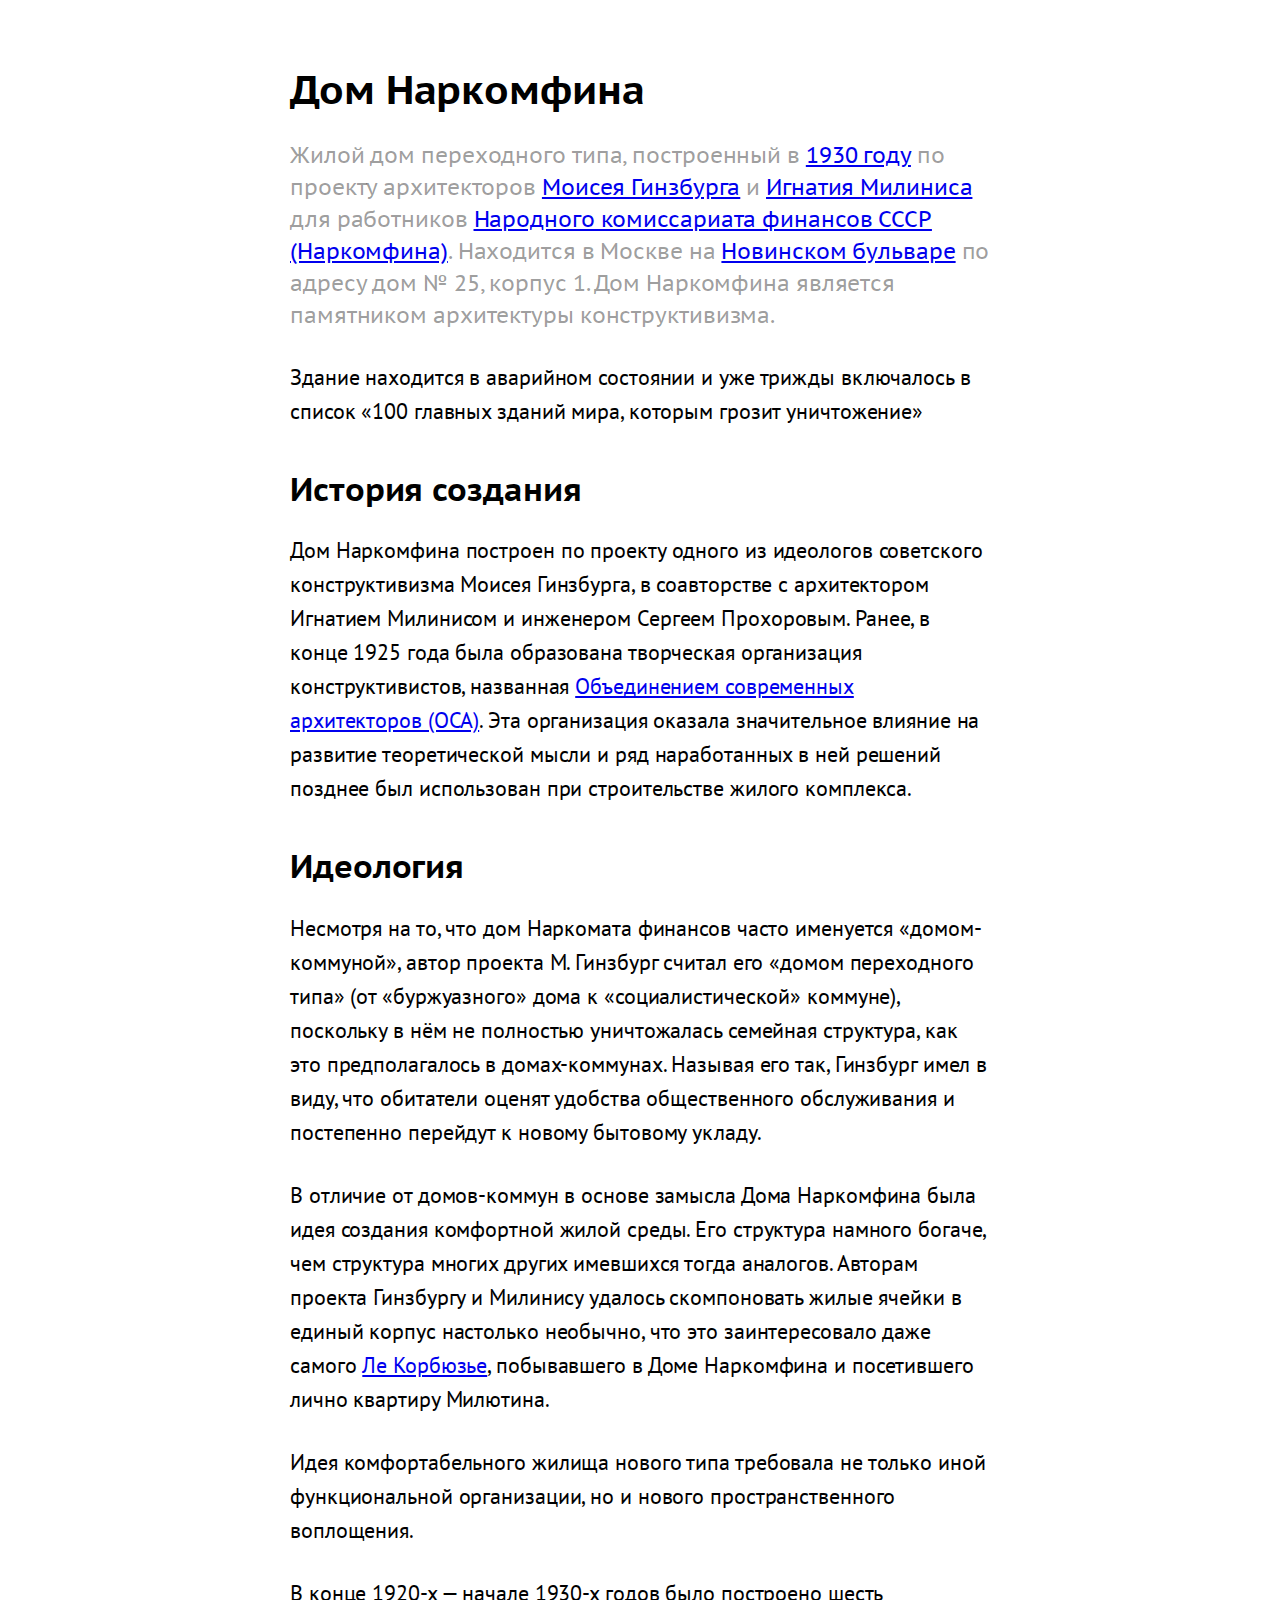
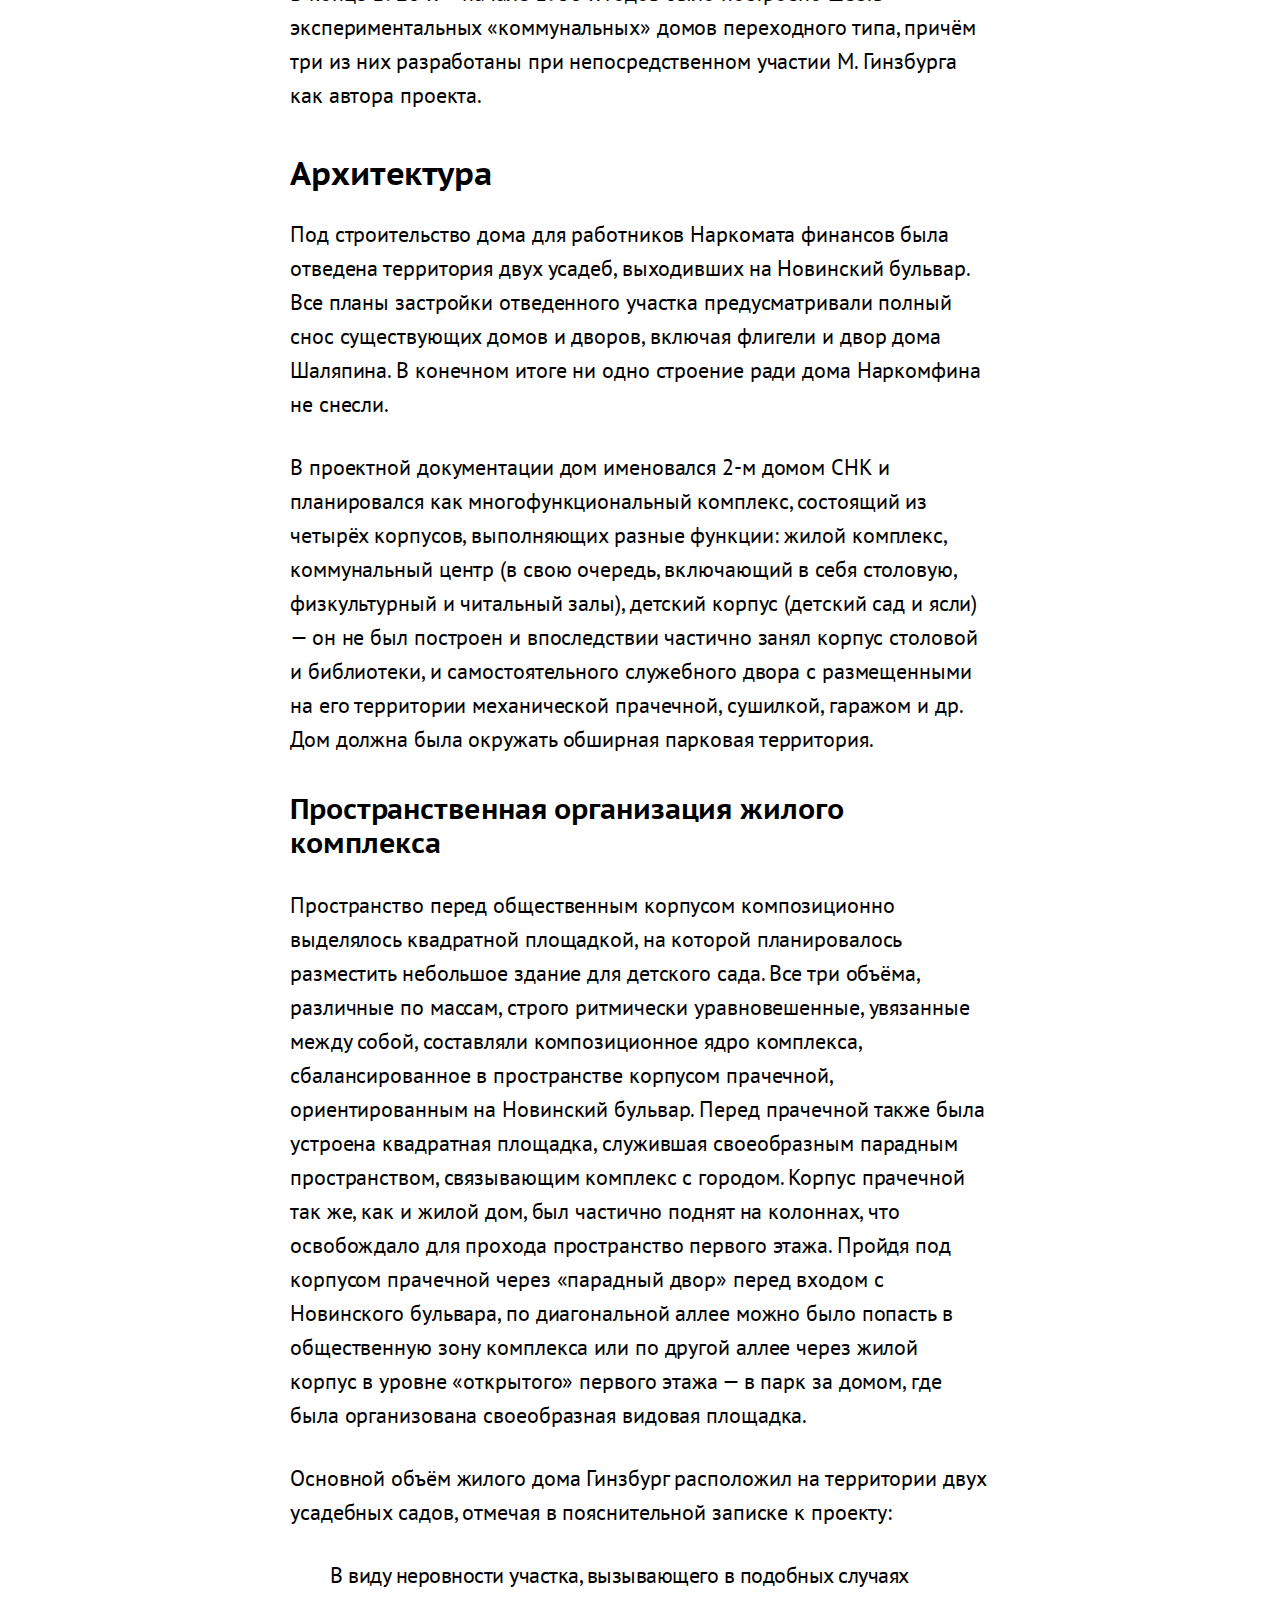
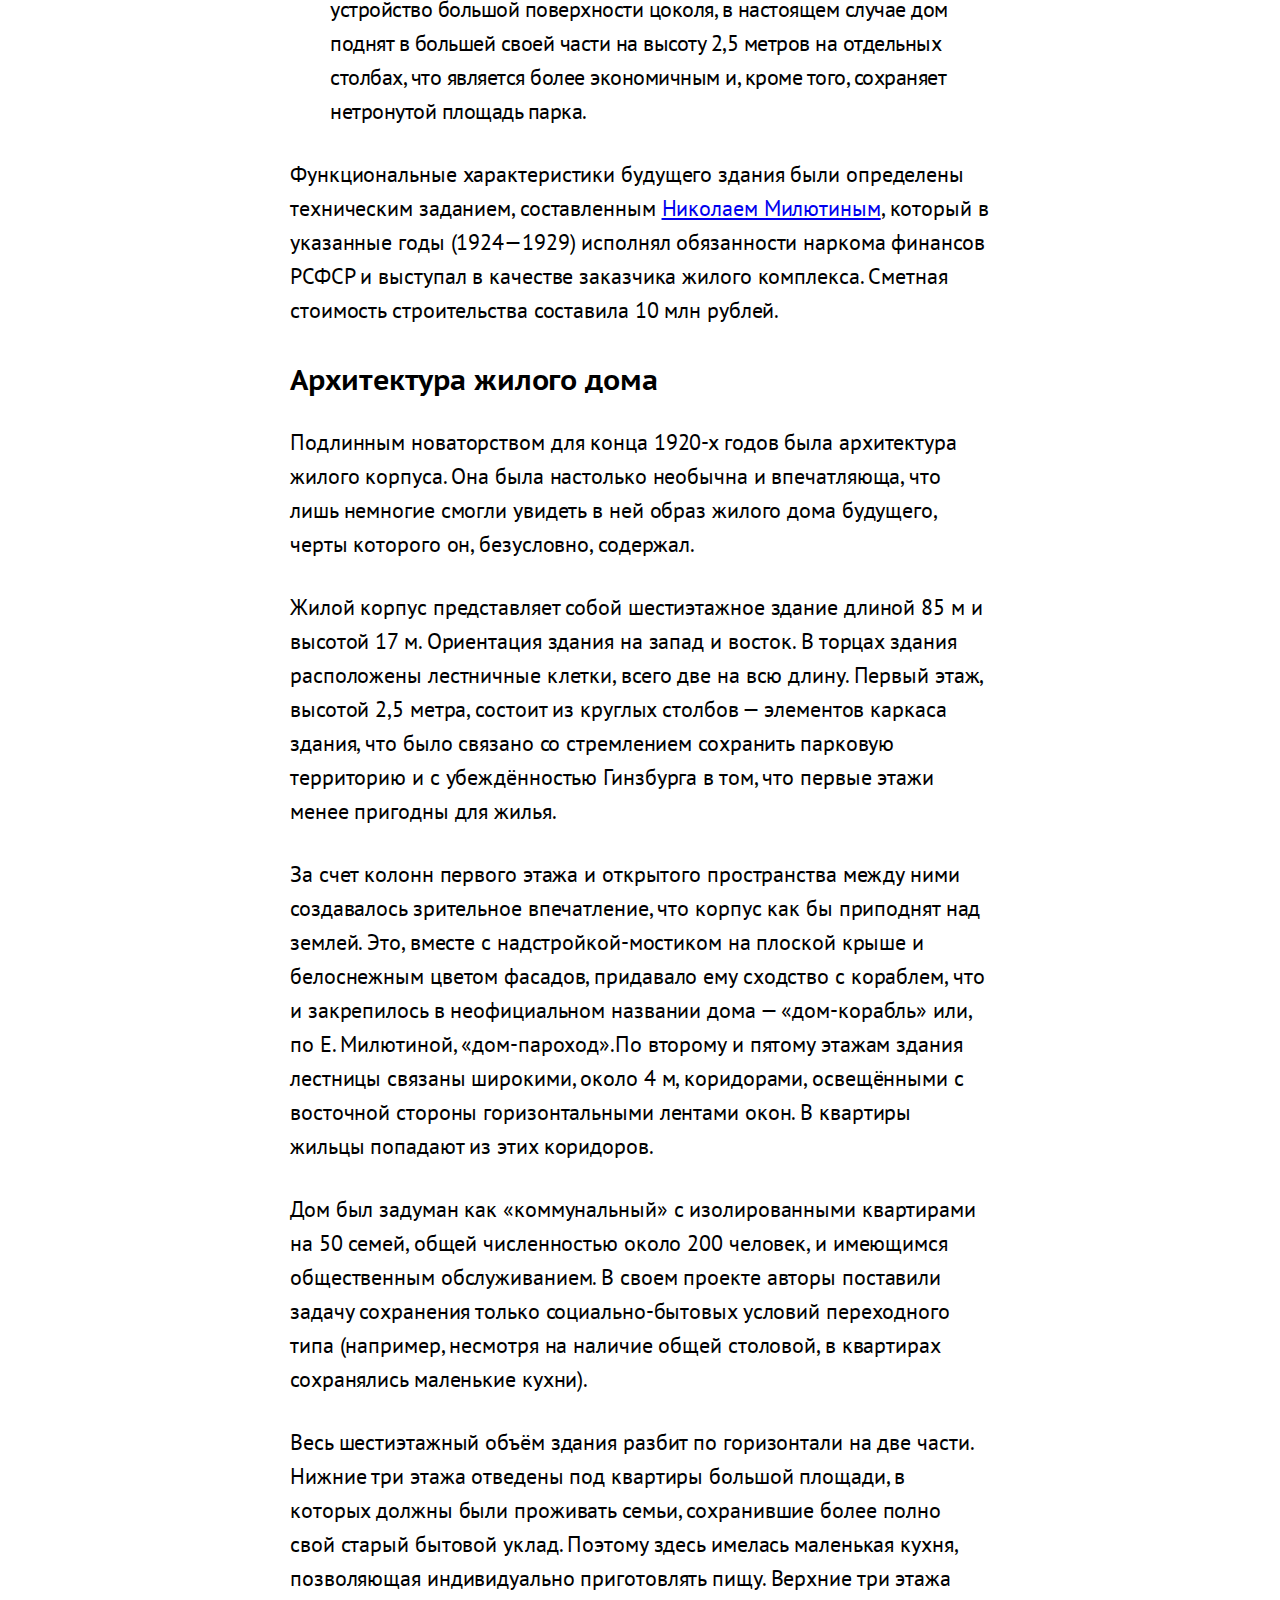
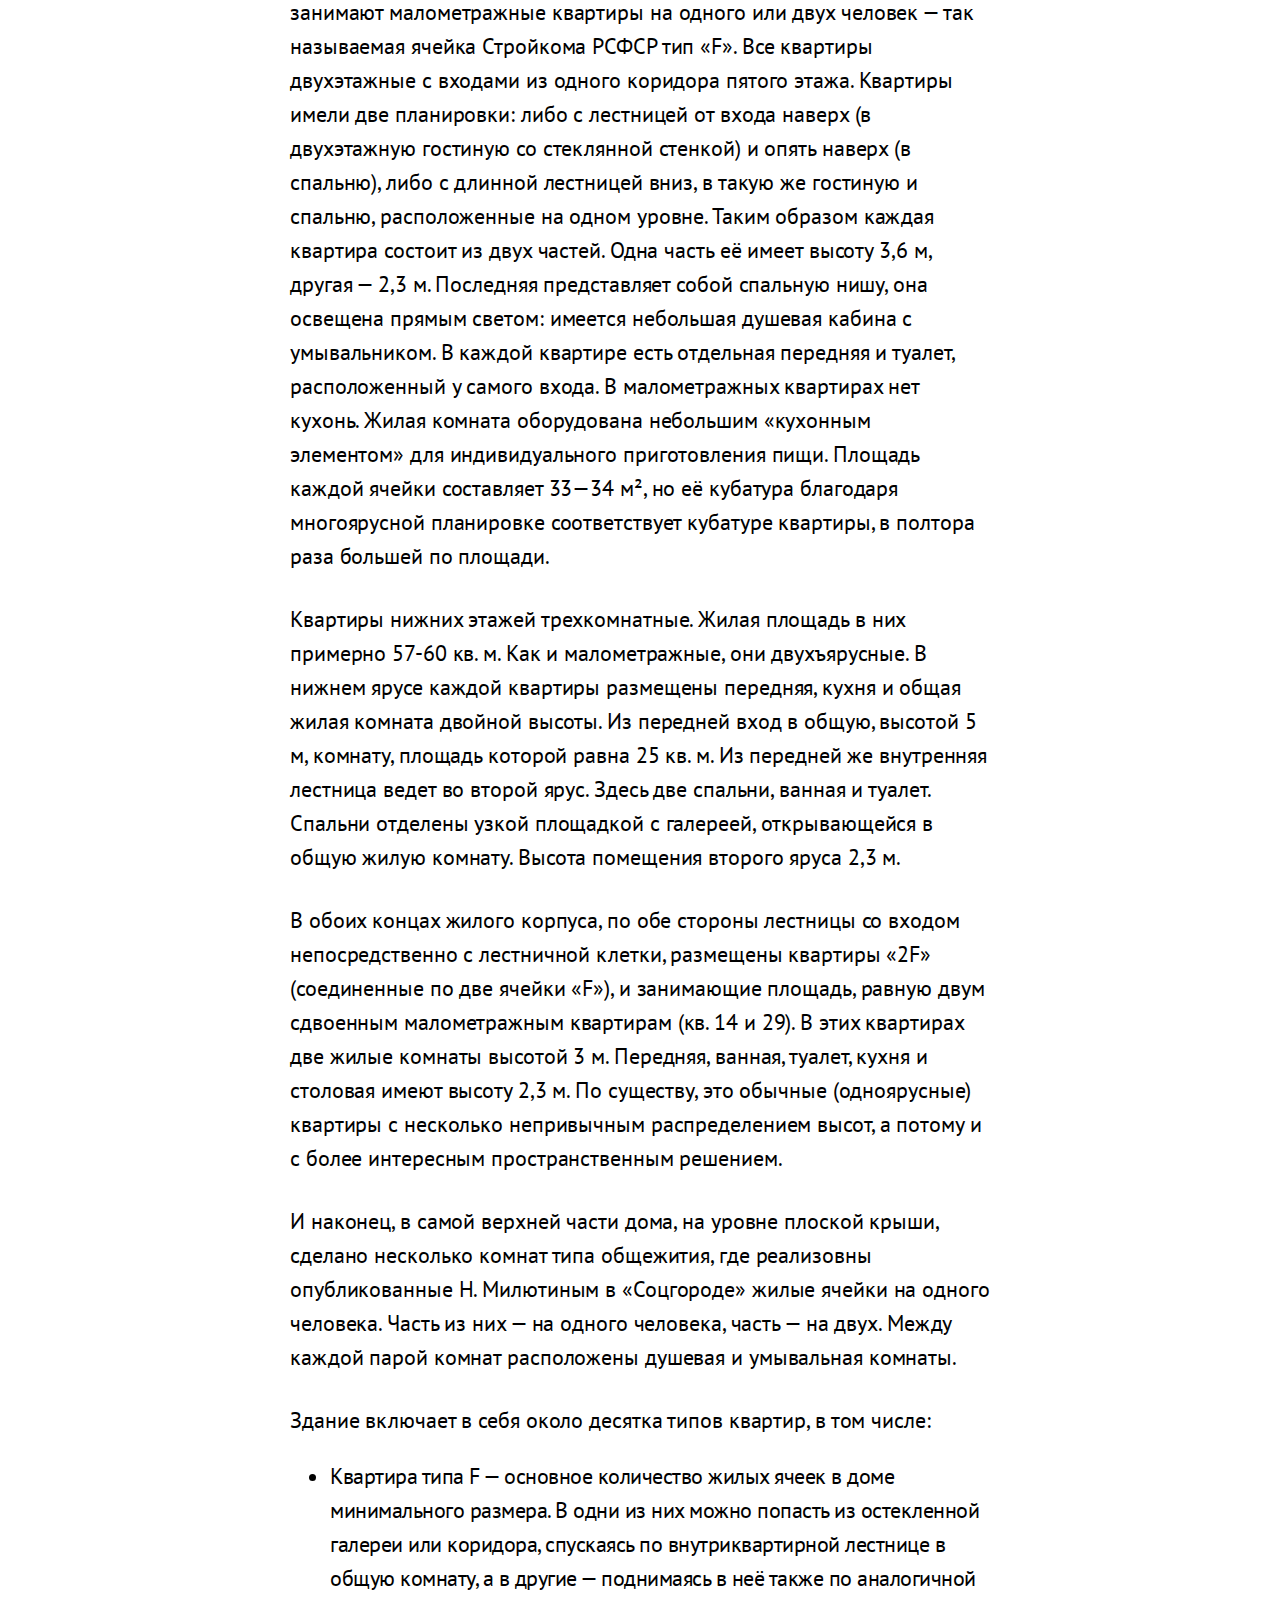
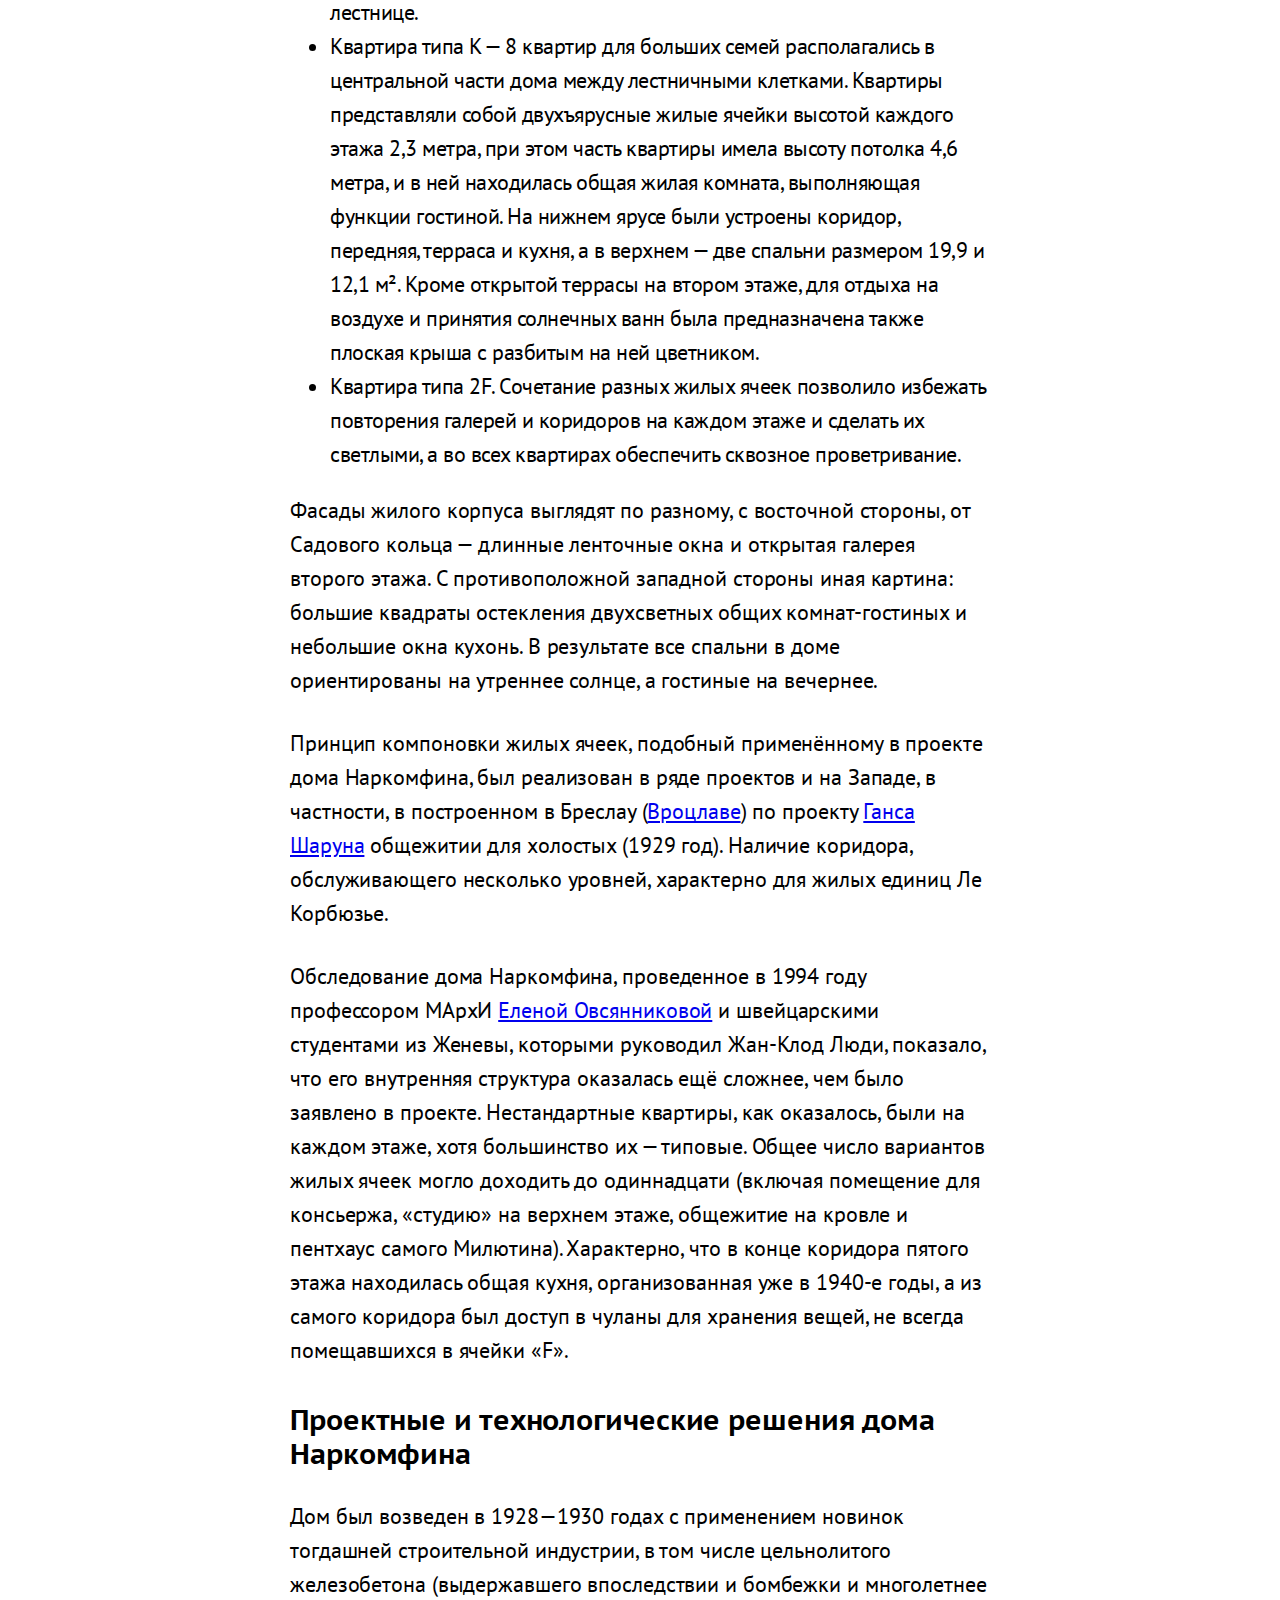
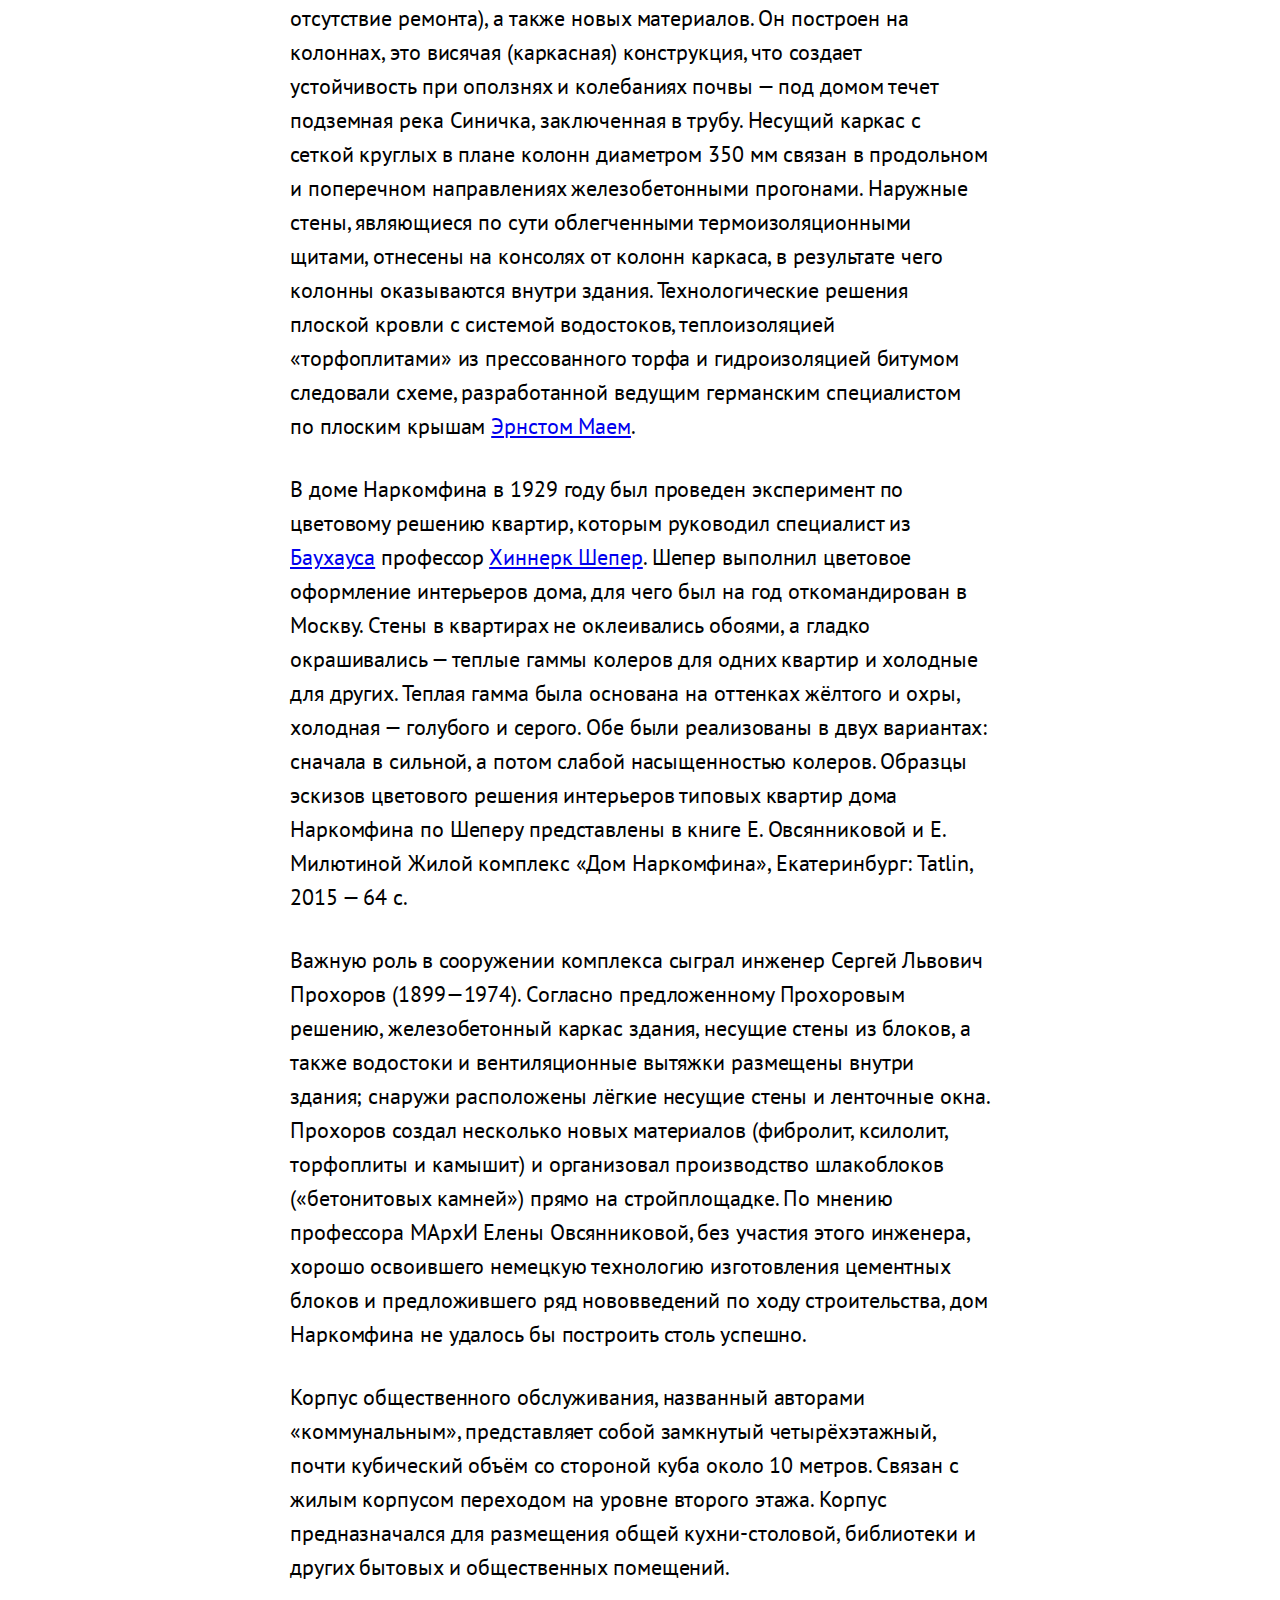
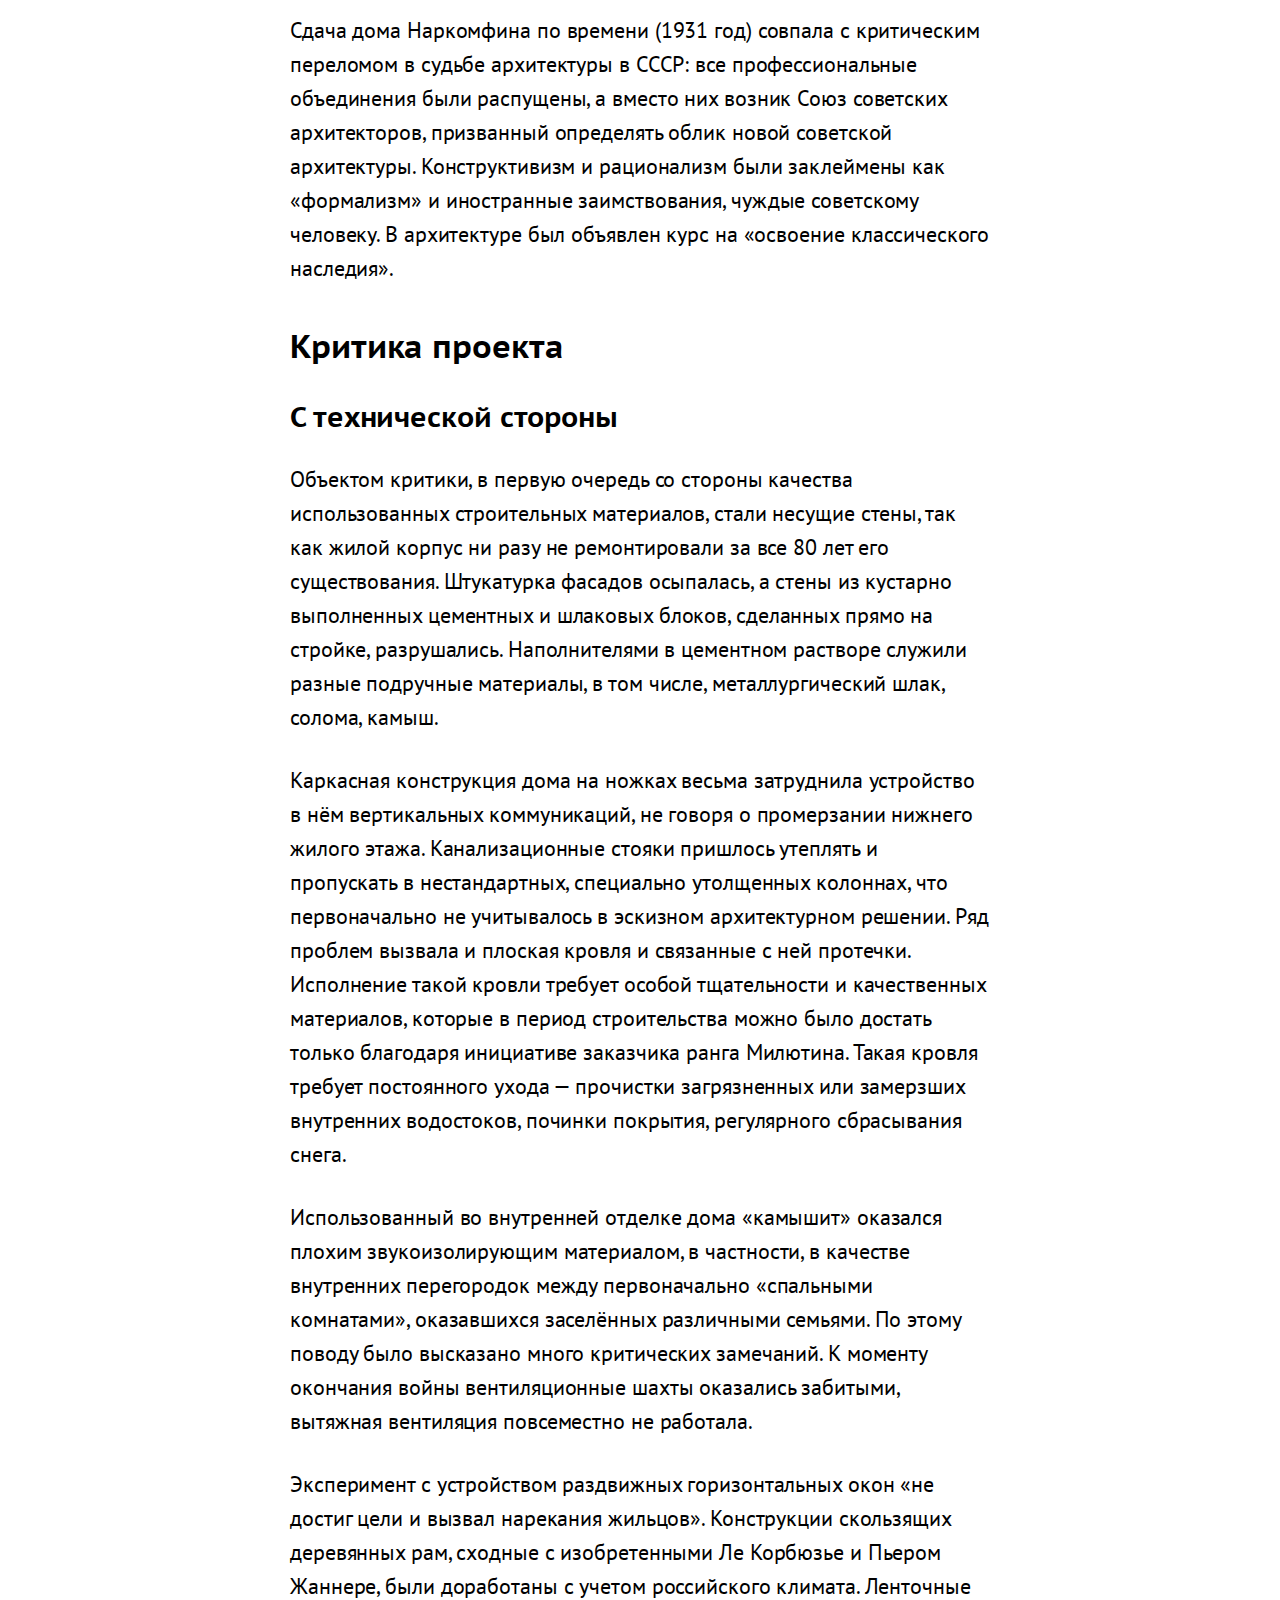
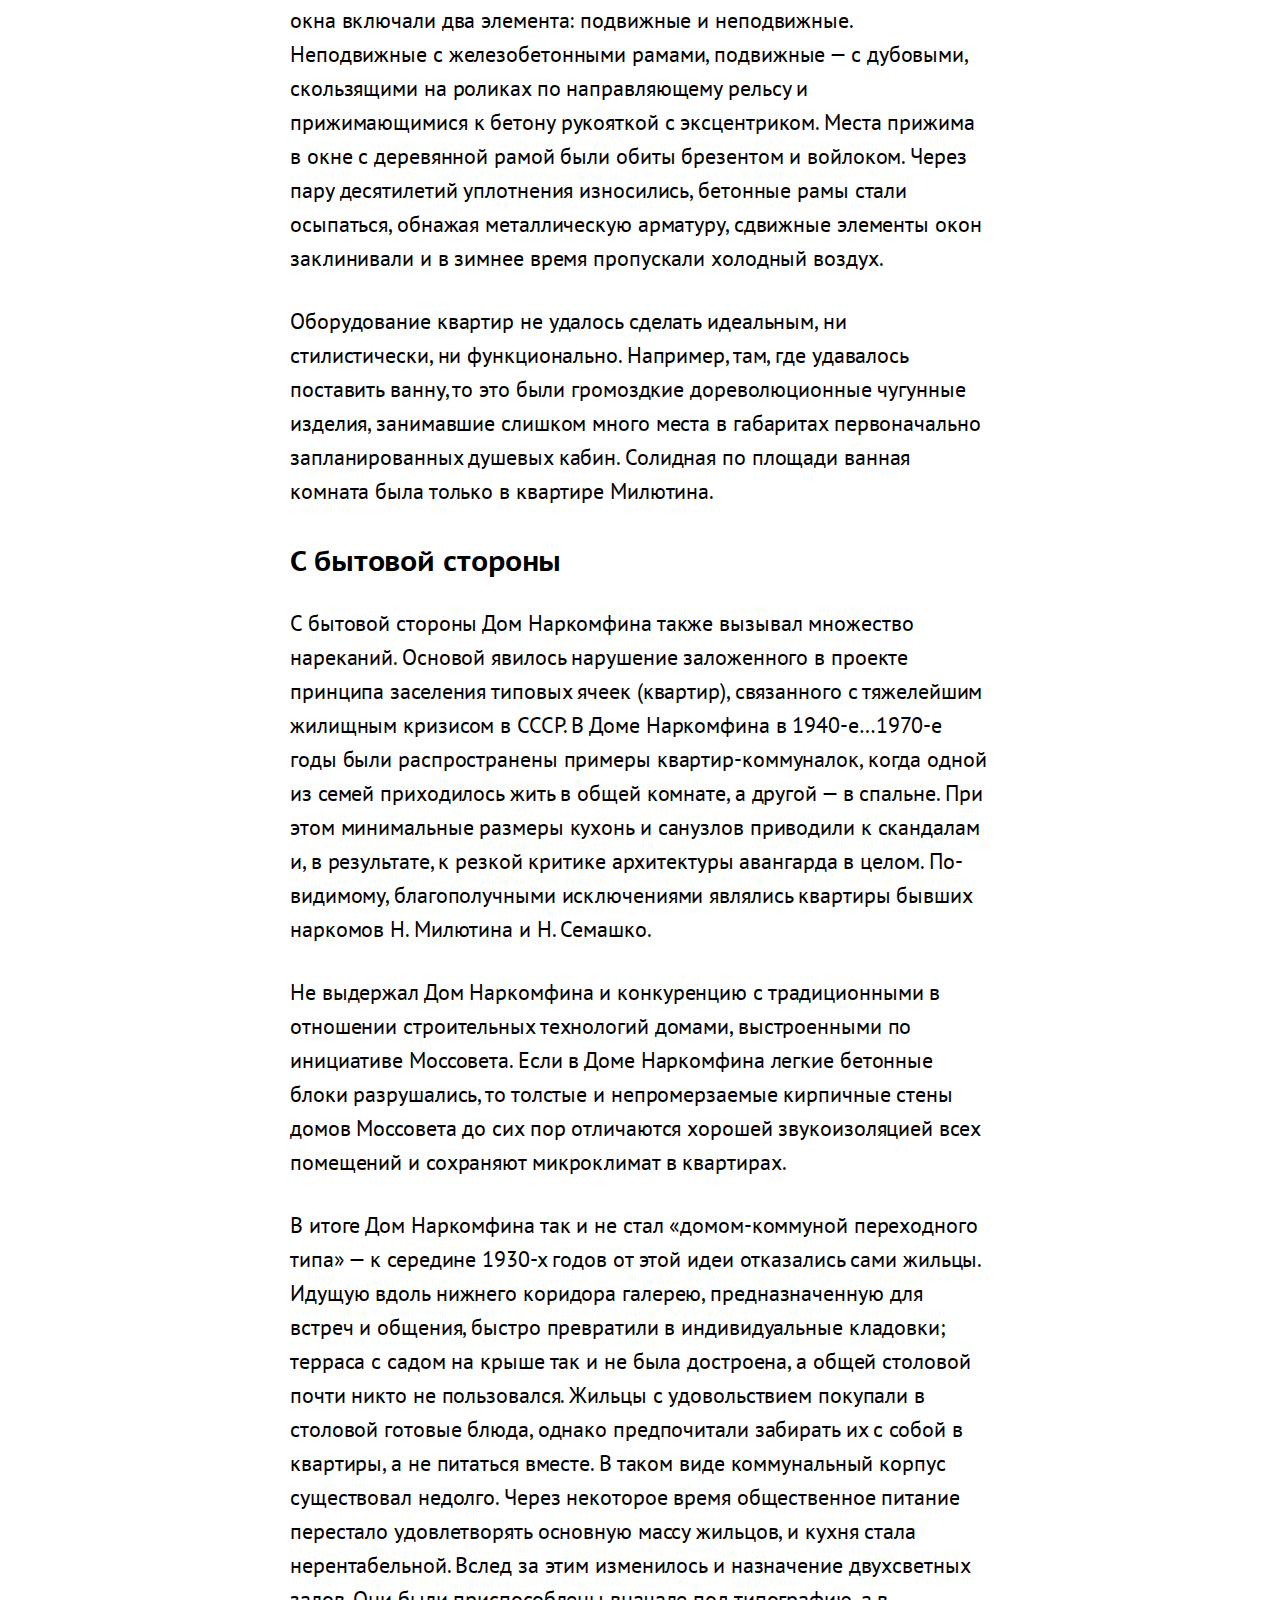
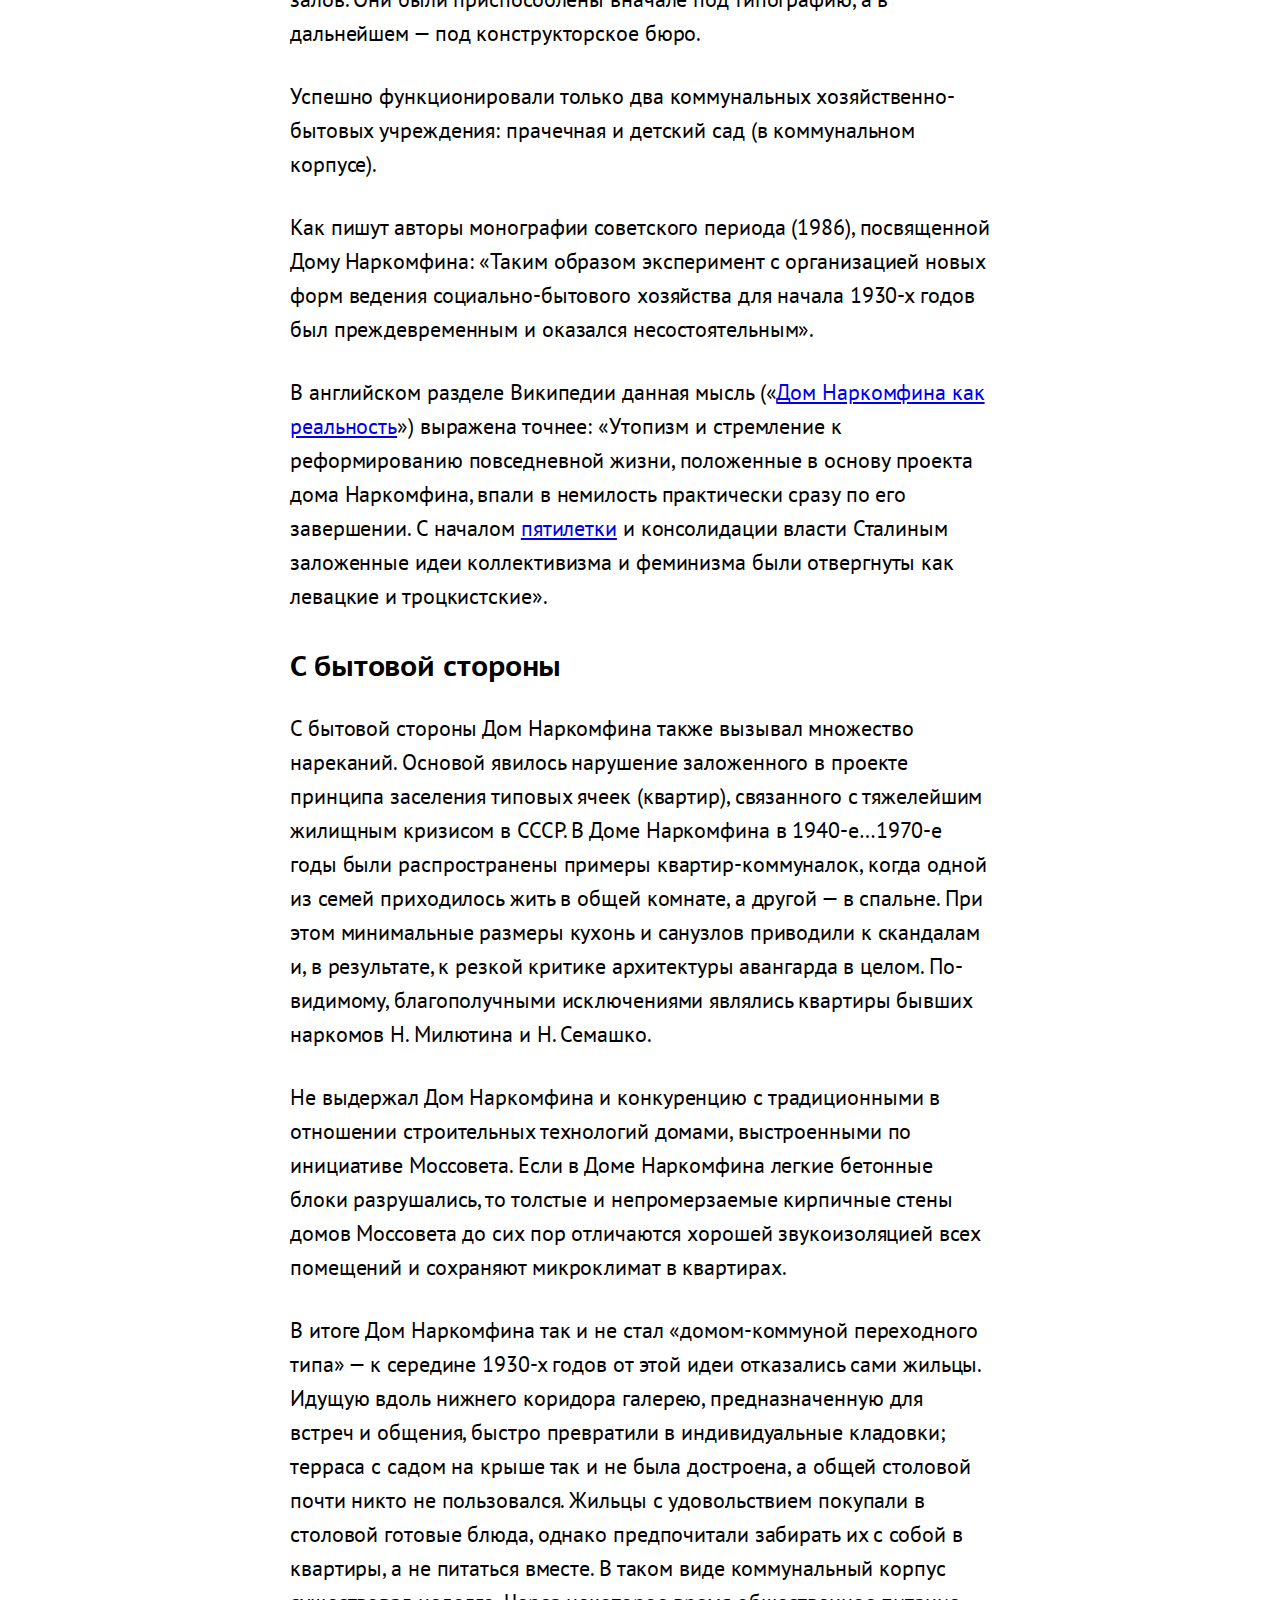
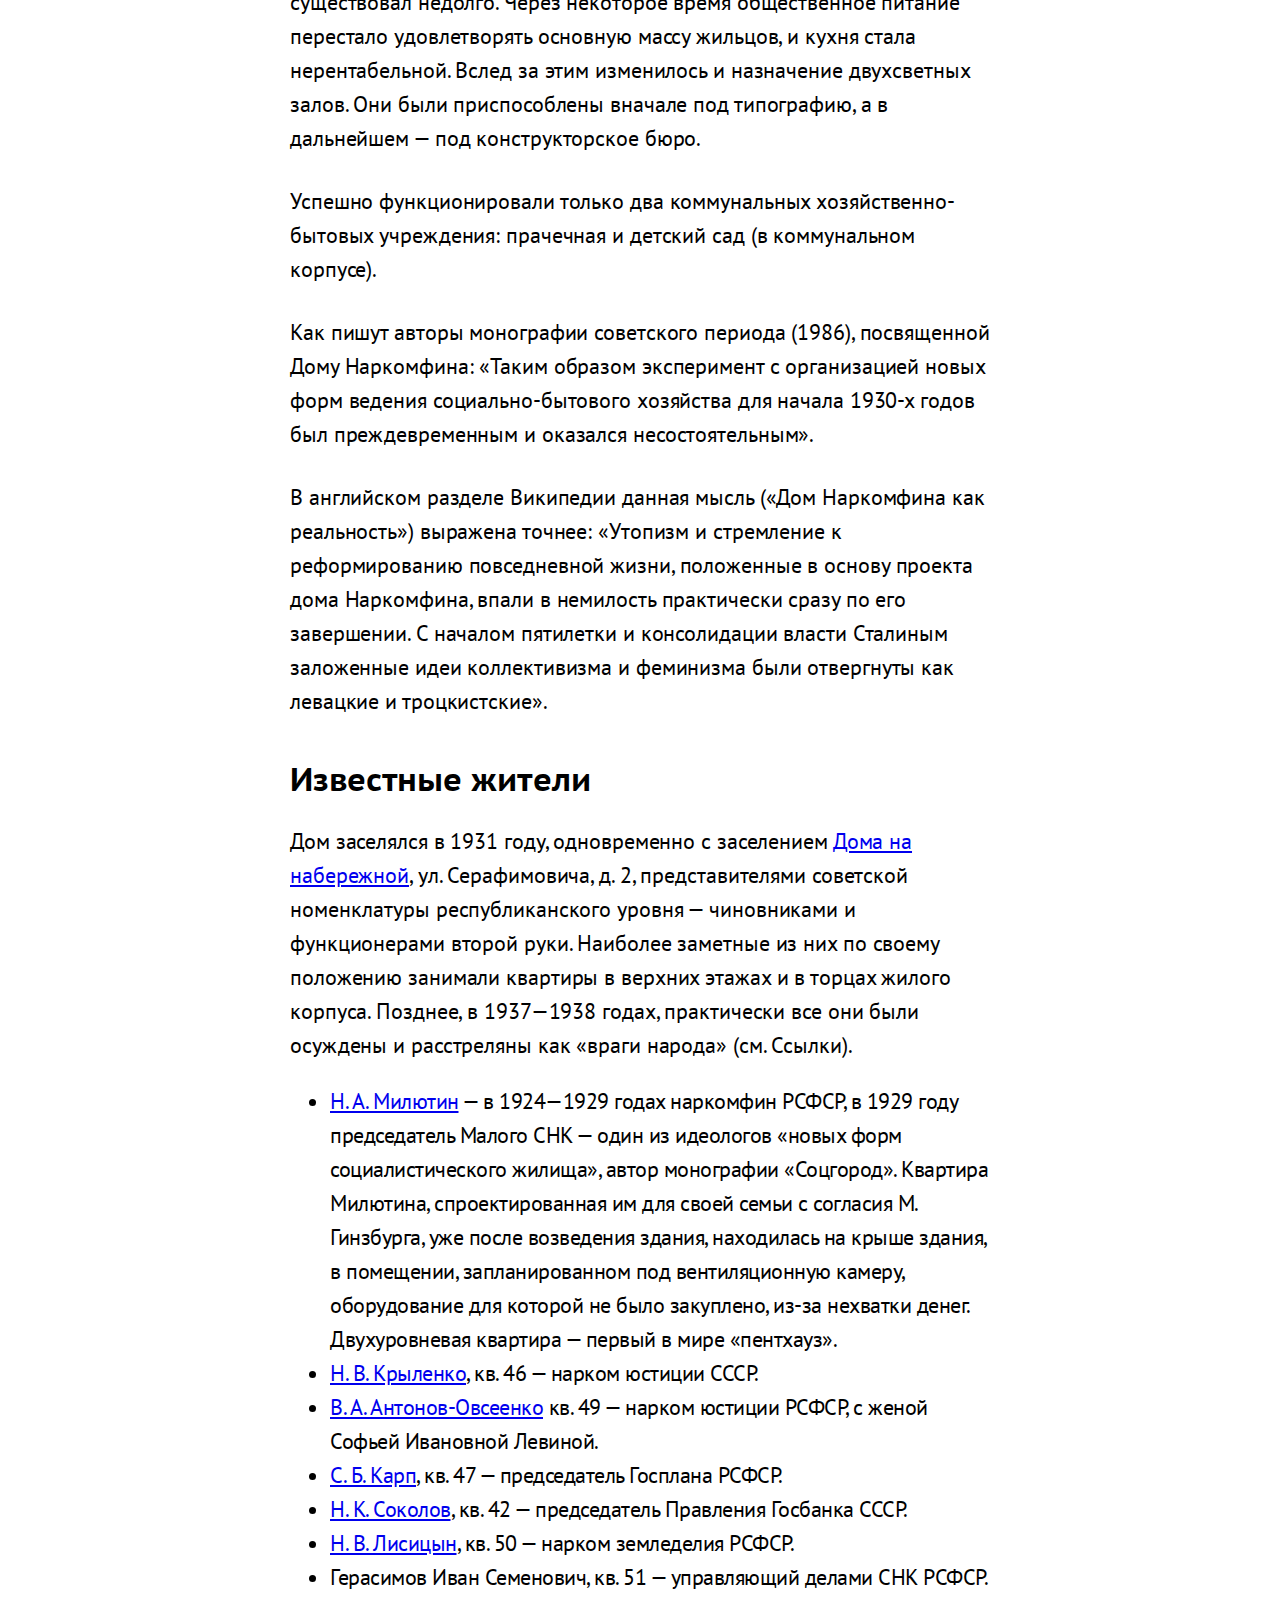
==== commit 965e5b7f: "новое сохранение" ====
--- a/index.html
+++ b/index.html
@@ -3,18 +3,86 @@
   <head>
     <meta charset="utf-8">
     <title>Дом Наркомфина</title>
-
-    <style>
-    h2{
-      color: red;
-      font-size: 60px;
-      background-color: blue;
-    }
-
-    h2+p{
-      color: green;
-    }
-    </style>
+   <link rel="stylesheet" href="reset.css">
+   <link href="https://fonts.googleapis.com/css?family=PT+Sans+Caption:400,700|PT+Sans:400,400i,700,700i&subset=cyrillic" rel="stylesheet">
+
+   <style>
+   body{
+     width: 700px;
+     margin: 0 auto;
+     font-family: 'PT Sans', sans-serif;
+     background-image: url(dc-online-media-mockup.jpg);
+     background-size: 800px 20624px;
+     background-position: top center;
+     background-repeat: no-repeat;
+     letter-spacing: -0.5px;
+     }
+
+     /*Хак для верстки*/
+
+     h1,
+     h2,
+     h3,
+     h1+p{
+       letter-spacing: -0.1px;
+     }
+
+     p{
+       letter-spacing: -0.1px;
+     }
+
+     /*Конец для хака*/
+
+
+     h1, h2, h3 {
+       font-family: 'PT Sans Caption', sans-serif;
+       font-weight: bold;
+     }
+
+     h1{
+       margin-top: 66px;
+       font-size: 40px;
+       line-height: 46px;
+      }
+
+     h1+ p{
+       font-family: 'PT Sans Caption', sans-serif;
+       font-size: 22px;
+       line-height: 32px;
+       color: rgba(0,0,0,.4);
+     }
+
+     h2{
+       margin-top: 43px;
+       font-size: 32px;
+       line-height: 36px;
+     }
+
+     h2+p{
+       margin-top: 7px;
+     }
+     h3{
+       margin-top: 36px;
+       font-size: 28px;
+       line-height: 34px;
+     }
+
+     h3 + p{
+       margin-top: 6;
+     }
+     p,blockquote,li {
+       font-size: 22px;
+       line-height: 34px;
+     }
+
+
+     p + p,
+     p + blockquote,
+     blockquote + p,
+     blockquote + blockquote {
+       margin-top: 29px;
+     }
+   </style>
   </head>
   <body>
     <h1>Дом Наркомфина</h1>
@@ -36,7 +104,8 @@
 
     <h3>Пространственная организация жилого комплекса</h3>
     <p>Пространство перед общественным корпусом композиционно выделялось квадратной площадкой, на которой планировалось разместить небольшое здание для детского сада. Все три объёма, различные по массам, строго ритмически уравновешенные, увязанные между собой, составляли композиционное ядро комплекса, сбалансированное в пространстве корпусом прачечной, ориентированным на Новинский бульвар. Перед прачечной также была устроена квадратная площадка, служившая своеобразным парадным пространством, связывающим комплекс с городом. Корпус прачечной так же, как и жилой дом, был частично поднят на колоннах, что освобождало для прохода пространство первого этажа. Пройдя под корпусом прачечной через «парадный двор» перед входом с Новинского бульвара, по диагональной аллее можно было попасть в общественную зону комплекса или по другой аллее через жилой корпус в уровне «открытого» первого этажа — в парк за домом, где была организована своеобразная видовая площадка.</p>
-    <p>Основной объём жилого дома Гинзбург расположил на территории двух усадебных садов, отмечая в пояснительной записке к проекту: «В виду неровности участка, вызывающего в подобных случаях устройство большой поверхности цоколя, в настоящем случае дом поднят в большей своей части на высоту 2,5 метров на отдельных столбах, что является более экономичным и, кроме того, сохраняет нетронутой площадь парка».</p>
+    <p>Основной объём жилого дома Гинзбург расположил на территории двух усадебных садов, отмечая в пояснительной записке к проекту:</p>
+    <blockquote>В виду неровности участка, вызывающего в подобных случаях устройство большой поверхности цоколя, в настоящем случае дом поднят в большей своей части на высоту 2,5 метров на отдельных столбах, что является более экономичным и, кроме того, сохраняет нетронутой площадь парка.</blockquote>
     <p>Функциональные характеристики будущего здания были определены техническим заданием, составленным <a target="_blank" href="https://ru.wikipedia.org/wiki/%D0%9C%D0%B8%D0%BB%D1%8E%D1%82%D0%B8%D0%BD,_%D0%9D%D0%B8%D0%BA%D0%BE%D0%BB%D0%B0%D0%B9_%D0%90%D0%BB%D0%B5%D0%BA%D1%81%D0%B0%D0%BD%D0%B4%D1%80%D0%BE%D0%B2%D0%B8%D1%87">Николаем Милютиным</a>, который в указанные годы (1924—1929) исполнял обязанности наркома финансов РСФСР и выступал в качестве заказчика жилого комплекса. Сметная стоимость строительства составила 10 млн рублей.</p>
 
     <h3>Архитектура жилого дома</h3>
